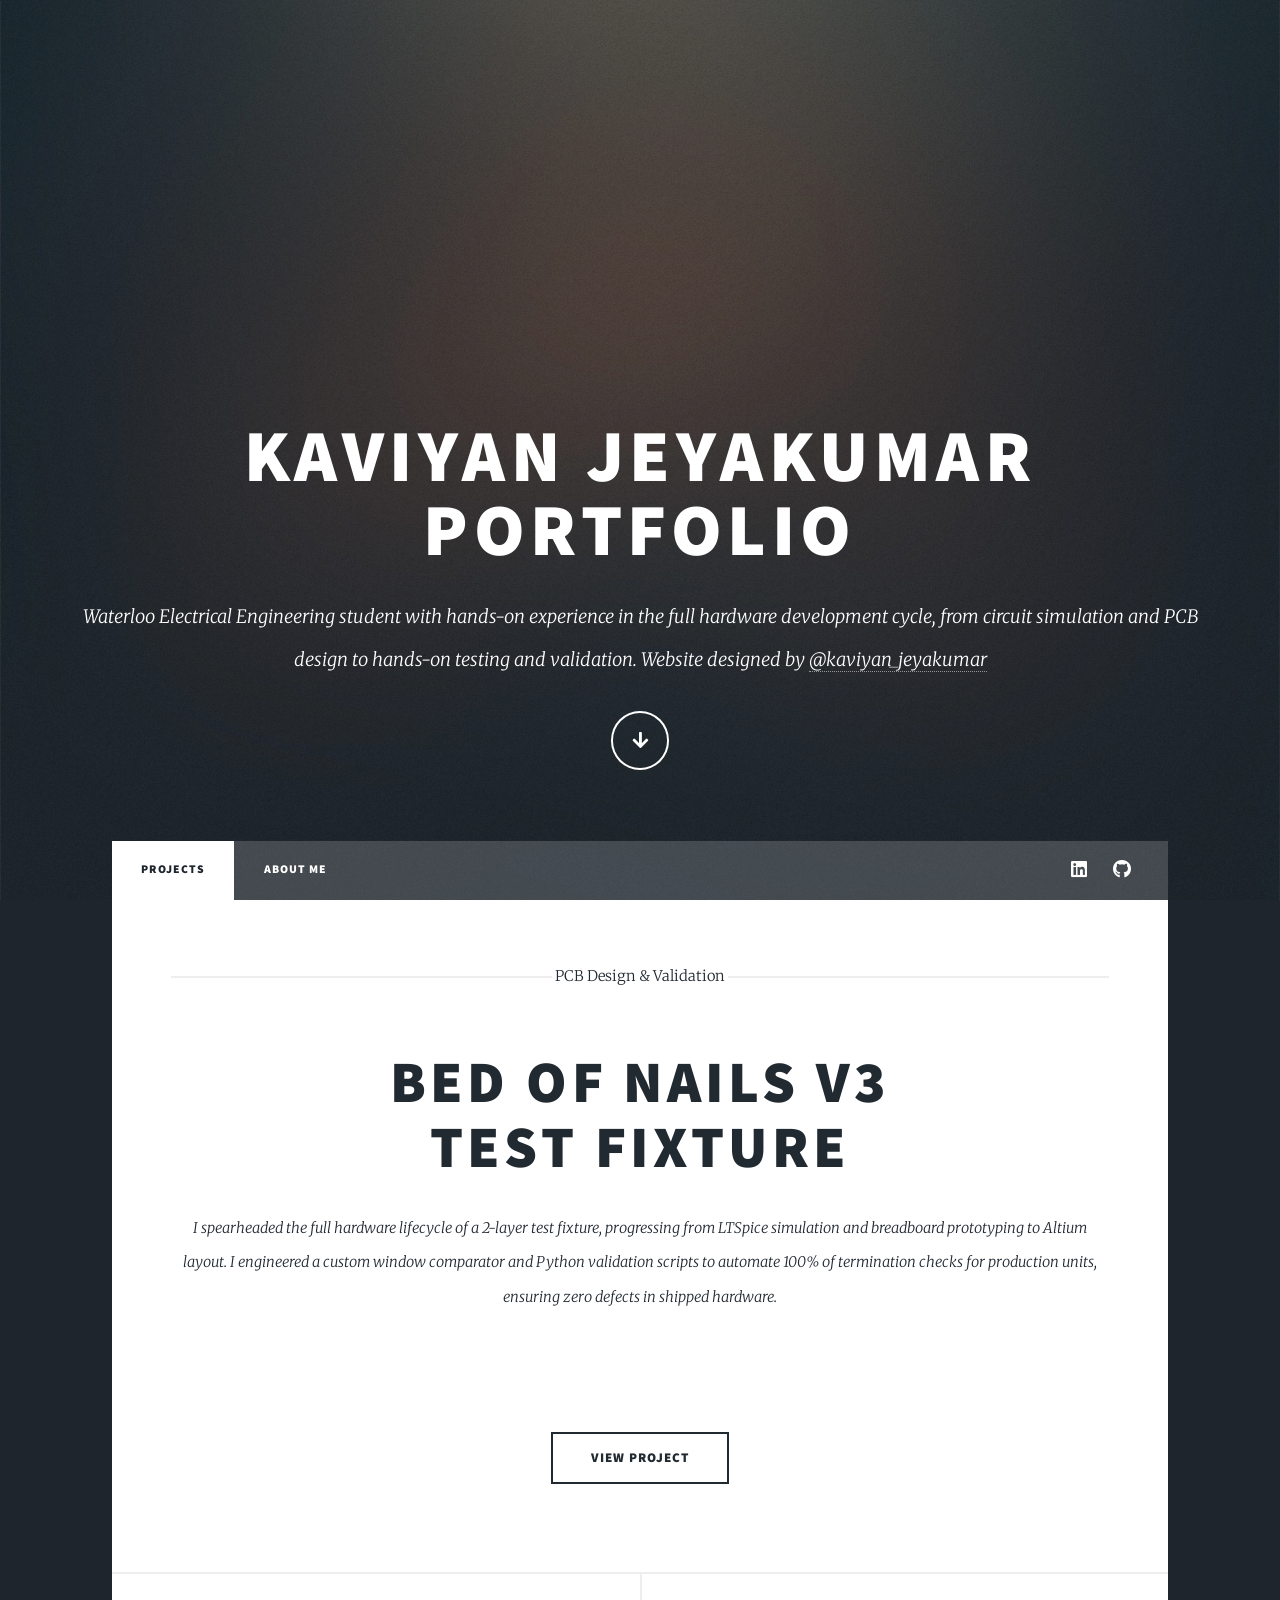
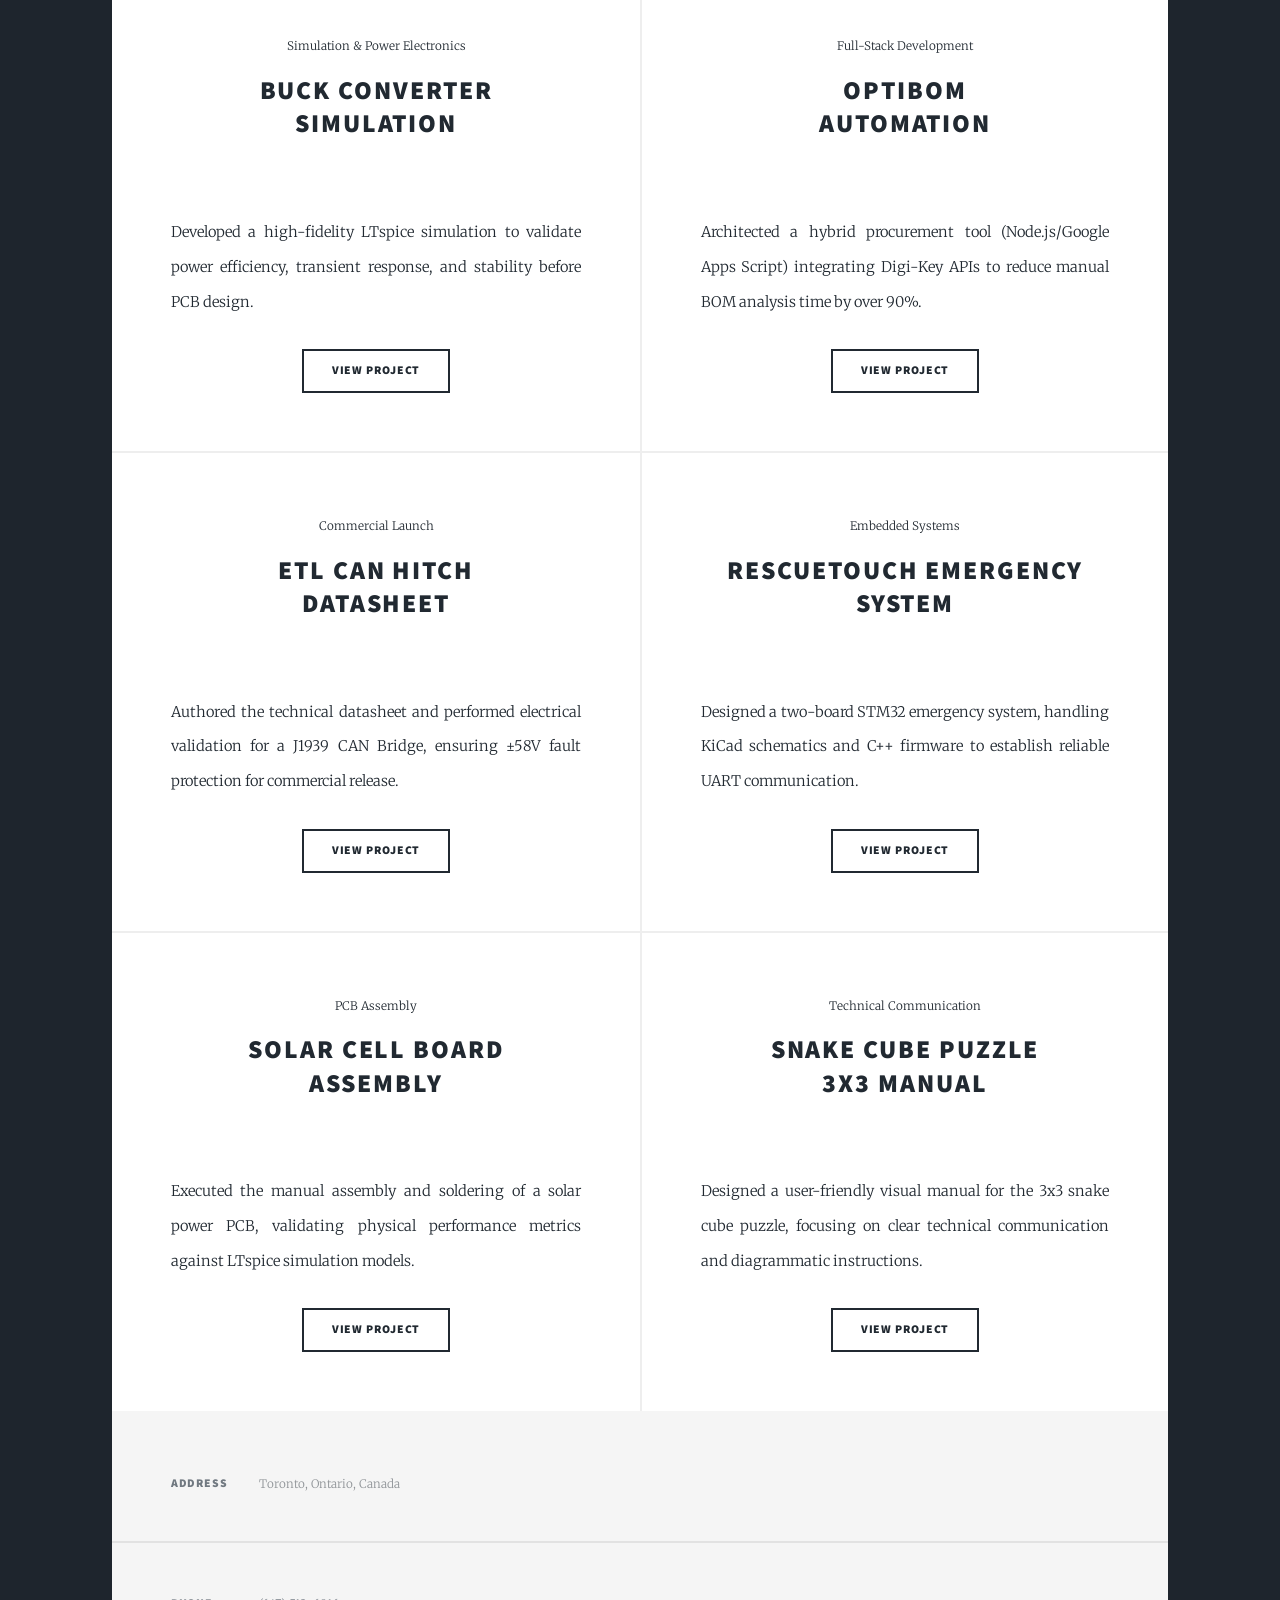
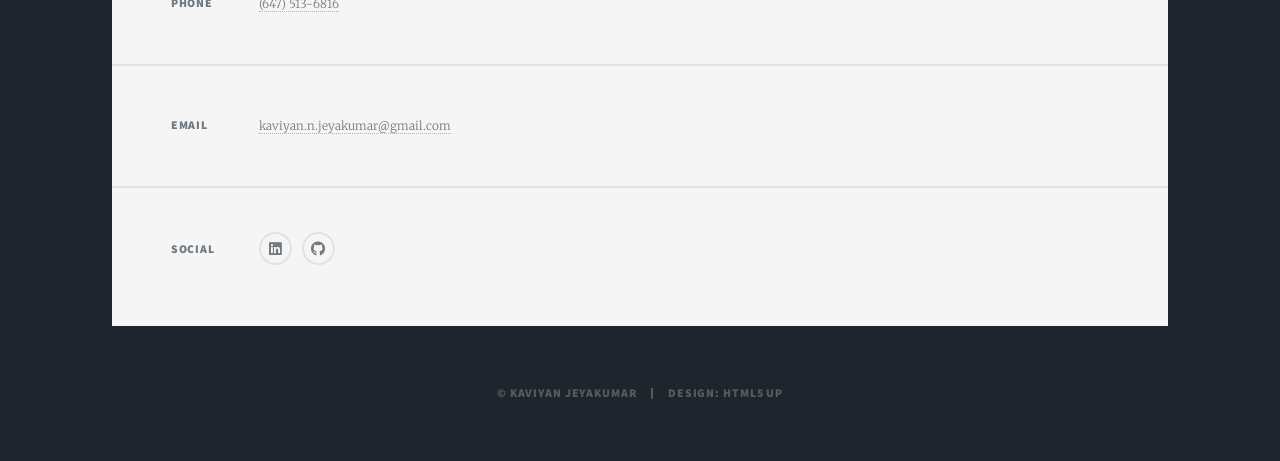
==== index.html @ 67640200 "updated file image of bed of nails" ====
<!DOCTYPE HTML>
<!--
	Massively by HTML5 UP
	html5up.net | @ajlkn
	Free for personal and commercial use under the CCA 3.0 license (html5up.net/license)
-->
<html>
	<head>
		<title>Kaviyan Jeyakumar Portfolio</title>
		<meta charset="utf-8" />
		<meta name="viewport" content="width=device-width, initial-scale=1, user-scalable=no" />
		<link rel="stylesheet" href="assets/css/main.css" />
		<noscript><link rel="stylesheet" href="assets/css/noscript.css" /></noscript>
	</head>
	<body class="is-preload">

		<!-- Wrapper -->
			<div id="wrapper" class="fade-in">

				<!-- Intro -->
					<div id="intro">
						<h1>Kaviyan Jeyakumar<br />
						Portfolio</h1>
						<p>Waterloo Electrical Engineering student with hands-on experience in the full hardware development cycle, 
							from circuit simulation and PCB design to hands-on testing and validation. 
							Website designed by <a href="https://www.linkedin.com/in/kaviyan-jeyakumar-606091318/" target="_blank">@kaviyan_jeyakumar</a></p>
						<ul class="actions">
							<li><a href="#header" class="button icon solid solo fa-arrow-down scrolly">Continue</a></li>
						</ul>
					</div>

				<!-- Header -->
					<header id="header">
						<a href="index.html" class="logo">Portfolio</a>
					</header>

				<!-- Nav -->
					<nav id="nav">
						<ul class="links">
							<!-- Clean Navigation: Only Home and About -->
							<li class="active"><a href="index.html">Projects</a></li>
							<li><a href="aboutme.html">About Me</a></li>
						</ul>
						<ul class="icons">
							<li><a href="https://www.linkedin.com/in/kaviyan-jeyakumar-606091318/" class="icon brands fa-linkedin" target="_blank"><span class="label">LinkedIn</span></a></li>
							<li><a href="https://github.com/KaviyanJ" class="icon brands fa-github" target="_blank"><span class="label">GitHub</span></a></li>
						</ul>
					</nav>

				<!-- Main -->
					<div id="main">

						<!-- Featured Post (NOW BED OF NAILS) -->
							<article class="post featured">
								<header class="major">
									<span class="date">PCB Design & Validation</span>
									<h2><a href="bed_of_nail.html">Bed of Nails V3<br />
									Test Fixture</a></h2>
									<p>I spearheaded the full hardware lifecycle of a 2-layer test fixture, progressing from LTSpice simulation and breadboard prototyping to Altium layout. I engineered a custom window comparator and Python validation scripts to automate 100% of termination checks for production units, ensuring zero defects in shipped hardware.</p>
								</header>
								<!-- Replace the src below with your specific Bed of Nails image link -->
								<a href="bed_of_nail.html" class="image main"><img src="https://drive.google.com/file/d/1wKanGJe3JNhrho25JFkWqPenoO8fvS0U/view?usp=drive_link" alt="" /></a>
								<ul class="actions special">
									<li><a href="bed_of_nail.html" class="button large">View Project</a></li>
								</ul>
							</article>

						<!-- Posts Grid -->
							<section class="posts">
								
								<!-- Project 1: Buck Converter (Moved here) -->
								<article>
									<header>
										<span class="date">Simulation & Power Electronics</span>
										<h2><a href="buck_converter.html">Buck Converter<br />
										Simulation</a></h2>
									</header>
									<a href="buck_converter.html" class="image fit"><img src="https://www.analog.com/en/_/media/analog/en/evaluation-board-images/images/dc1895a-4.gif?rev=17ad109a0db64554af778a9a5411c6bf&sc_lang=en" alt="" /></a>
									<p>Developed a high-fidelity LTspice simulation to validate power efficiency, transient response, and stability before PCB design.</p>
									<ul class="actions special">
										<li><a href="buck_converter.html" class="button">View Project</a></li>
									</ul>
								</article>

								<!-- Project 2: OptiBOM -->
								<article>
									<header>
										<span class="date">Full-Stack Development</span>
										<h2><a href="optibom.html">OptiBOM<br />
										Automation</a></h2>
									</header>
									<a href="optibom.html" class="image fit"><img src="https://drive.google.com/file/d/1I5PhdtGdvVi-_GY5KUlPzf_DXpnJo0-z/view?usp=drive_link" alt="" /></a>
									<p>Architected a hybrid procurement tool (Node.js/Google Apps Script) integrating Digi-Key APIs to reduce manual BOM analysis time by over 90%.</p>
									<ul class="actions special">
										<li><a href="optibom.html" class="button">View Project</a></li>
									</ul>
								</article>

								<!-- Project 3: ETL CAN Hitch -->
								<article>
									<header>
										<span class="date">Commercial Launch</span>
										<h2><a href="ecrb_datasheet.html">ETL CAN Hitch<br />
										Datasheet</a></h2>
									</header>
									<a href="ecrb_datasheet.html" class="image fit"><img src="https://drive.google.com/file/d/1qvg4v8J0nKFsNL8eiBpOLwArg9dKgDT9/view?usp=drive_link" alt="" /></a>
									<p>Authored the technical datasheet and performed electrical validation for a J1939 CAN Bridge, ensuring ±58V fault protection for commercial release.</p>
									<ul class="actions special">
										<li><a href="ecrb_datasheet.html" class="button">View Project</a></li>
									</ul>
								</article>

								<!-- Project 4: RescueTouch -->
								<article>
									<header>
										<span class="date">Embedded Systems</span>
										<h2><a href="rescue_touch.html">RescueTouch Emergency<br />
										System</a></h2>
									</header>
									<a href="rescue_touch.html" class="image fit"><img src="https://m.media-amazon.com/images/I/61DX7isVBBL._UF894,1000_QL80_.jpg" alt="" /></a>
									<p>Designed a two-board STM32 emergency system, handling KiCad schematics and C++ firmware to establish reliable UART communication.</p>
									<ul class="actions special">
										<li><a href="rescue_touch.html" class="button">View Project</a></li>
									</ul>
								</article>

								<!-- Project 5: Solar Board -->
								<article>
									<header>
										<span class="date">PCB Assembly</span>
										<h2><a href="solar_board.html">Solar Cell Board<br />
										Assembly</a></h2>
									</header>
									<a href="solar_board.html" class="image fit"><img src="https://nanoavionics.com/wp-content/uploads/2025/04/nanoavionics-smallsat-small-satellite-microsatellite-aluminium-honeycomb-carbon-fiber-double-deployable-solar-panels.jpg" alt="" /></a>
									<p>Executed the manual assembly and soldering of a solar power PCB, validating physical performance metrics against LTspice simulation models.</p>
									<ul class="actions special">
										<li><a href="solar_board.html" class="button">View Project</a></li>
									</ul>
								</article>

								<!-- Project 6: Cube Manual -->
								<article>
									<header>
										<span class="date">Technical Communication</span>
										<h2><a href="cube_manual.html">Snake Cube Puzzle<br />
										3x3 Manual</a></h2>
									</header>
									<a href="cube_manual.html" class="image fit"><img src="https://www.mastermindtoys.com/cdn/shop/files/110315_1_1200x.jpg?v=1742530275" alt="" /></a>
									<p>Designed a user-friendly visual manual for the 3x3 snake cube puzzle, focusing on clear technical communication and diagrammatic instructions.</p>
									<ul class="actions special">
										<li><a href="cube_manual.html" class="button">View Project</a></li>
									</ul>
								</article>

							</section> 
					</div>

				<!-- Footer -->
					<footer id="footer">
						<section class="split contact">
							<section class="field">
								<h3>Address</h3>
								<p>Toronto, Ontario, Canada</p>
							</section>
							<section>
								<h3>Phone</h3>
								<p><a href="#">(647) 513-6816</a></p>
							</section>
							<section>
								<h3>Email</h3>
								<p><a href="mailto:kaviyan.n.jeyakumar@gmail.com">kaviyan.n.jeyakumar@gmail.com</a></p>
							</section>
							<section>
								<h3>Social</h3>
								<ul class="icons alt">
									<li><a href="https://www.linkedin.com/in/kaviyan-jeyakumar-606091318/" class="icon brands alt fa-linkedin" target="_blank"><span class="label">LinkedIn</span></a></li>
									<li><a href="https://github.com/KaviyanJ" class="icon brands alt fa-github" target="_blank"><span class="label">GitHub</span></a></li>
								</ul>
							</section>
						</section>
					</footer>

				<!-- Copyright -->
					<div id="copyright">
						<ul><li>&copy; Kaviyan Jeyakumar</li><li>Design: HTML5 UP</li></ul>
					</div>

			</div>

		<!-- Scripts -->
			<script src="assets/js/jquery.min.js"></script>
			<script src="assets/js/jquery.scrollex.min.js"></script>
			<script src="assets/js/jquery.scrolly.min.js"></script>
			<script src="assets/js/browser.min.js"></script>
			<script src="assets/js/breakpoints.min.js"></script>
			<script src="assets/js/util.js"></script>
			<script src="assets/js/main.js"></script>

	</body>
</html>
---- assets/css/main.css ----
@import url(fontawesome-all.min.css);
@import url("https://fonts.googleapis.com/css?family=Merriweather:300,700,300italic,700italic|Source+Sans+Pro:900");

/*
	Massively by HTML5 UP
	html5up.net | @ajlkn
	Free for personal and commercial use under the CCA 3.0 license (html5up.net/license)
*/

html, body, div, span, applet, object,
iframe, h1, h2, h3, h4, h5, h6, p, blockquote,
pre, a, abbr, acronym, address, big, cite,
code, del, dfn, em, img, ins, kbd, q, s, samp,
small, strike, strong, sub, sup, tt, var, b,
u, i, center, dl, dt, dd, ol, ul, li, fieldset,
form, label, legend, table, caption, tbody,
tfoot, thead, tr, th, td, article, aside,
canvas, details, embed, figure, figcaption,
footer, header, hgroup, menu, nav, output, ruby,
section, summary, time, mark, audio, video {
	margin: 0;
	padding: 0;
	border: 0;
	font-size: 100%;
	font: inherit;
	vertical-align: baseline;}

article, aside, details, figcaption, figure,
footer, header, hgroup, menu, nav, section {
	display: block;}

body {
	line-height: 1;
}

ol, ul {
	list-style: none;
}

blockquote, q {
	quotes: none;
}

	blockquote:before, blockquote:after, q:before, q:after {
		content: '';
		content: none;
	}

table {
	border-collapse: collapse;
	border-spacing: 0;
}

body {
	-webkit-text-size-adjust: none;
}

mark {
	background-color: transparent;
	color: inherit;
}

input::-moz-focus-inner {
	border: 0;
	padding: 0;
}

input, select, textarea {
	-moz-appearance: none;
	-webkit-appearance: none;
	-ms-appearance: none;
	appearance: none;
}

/* Basic */

	@-ms-viewport {
		width: device-width;
	}

	body {
		-ms-overflow-style: scrollbar;
	}

	@media screen and (max-width: 480px) {

		html, body {
			min-width: 320px;
		}

	}

	html {
		box-sizing: border-box;
	}

	*, *:before, *:after {
		box-sizing: inherit;
	}

	body {
		background-color: #1e252d;
	}

		body.is-preload *, body.is-preload *:before, body.is-preload *:after {
			-moz-animation: none !important;
			-webkit-animation: none !important;
			-ms-animation: none !important;
			animation: none !important;
			-moz-transition: none !important;
			-webkit-transition: none !important;
			-ms-transition: none !important;
			transition: none !important;
		}

/* Type */

	html {
		font-size: 16pt;
	}

		@media screen and (max-width: 1680px) {

			html {
				font-size: 12pt;
			}

		}

		@media screen and (max-width: 1280px) {

			html {
				font-size: 11pt;
			}

		}

		@media screen and (max-width: 360px) {

			html {
				font-size: 10pt;
			}

		}

	body {
		color: #212931;
	}

	body, input, select, textarea {
		font-family: "Merriweather", Georgia, serif;
		font-weight: 300;
		font-size: 1rem;
		line-height: 2.375;
	}

	a {
		-moz-transition: color 0.2s ease-in-out, background-color 0.2s ease-in-out, border-color 0.2s ease-in-out, box-shadow 0.2s ease-in-out;
		-webkit-transition: color 0.2s ease-in-out, background-color 0.2s ease-in-out, border-color 0.2s ease-in-out, box-shadow 0.2s ease-in-out;
		-ms-transition: color 0.2s ease-in-out, background-color 0.2s ease-in-out, border-color 0.2s ease-in-out, box-shadow 0.2s ease-in-out;
		transition: color 0.2s ease-in-out, background-color 0.2s ease-in-out, border-color 0.2s ease-in-out, box-shadow 0.2s ease-in-out;
		border-bottom: dotted 1px;
		text-decoration: none;
	}

		a:hover {
			border-bottom-color: transparent;
		}

	strong, b {
		font-weight: 600;
	}

	em, i {
		font-style: italic;
	}

	p {
		text-align: justify;
		margin: 0 0 2rem 0;
	}

	h1, h2, h3, h4, h5, h6 {
		font-family: "Source Sans Pro", Helvetica, sans-serif;
		font-weight: 900;
		line-height: 1.5;
		letter-spacing: 0.075em;
		text-transform: uppercase;
		margin: 0 0 1rem 0;
	}

		h1 a, h2 a, h3 a, h4 a, h5 a, h6 a {
			border-bottom: 0;
			color: inherit;
			text-decoration: none;
		}

	h1 {
		font-size: 4rem;
		line-height: 1.1;
		margin: 0 0 2rem 0;
	}

	h2 {
		font-size: 1.75rem;
		line-height: 1.3;
		margin: 0 0 1.5rem 0;
	}

	h3 {
		font-size: 1.25rem;
		margin: 0 0 1.5rem 0;
	}

	h4 {
		font-size: 1rem;
	}

	h5 {
		font-size: 0.9rem;
	}

	h6 {
		font-size: 0.8rem;
	}

	sub {
		font-size: 0.8rem;
		position: relative;
		top: 0.5rem;
	}

	sup {
		font-size: 0.8rem;
		position: relative;
		top: -0.5rem;
	}

	blockquote {
		border-left: solid 4px;
		font-style: italic;
		margin: 0 0 2rem 0;
		padding: 0.5rem 0 0.5rem 2rem;
	}

	code {
		border: solid 2px;
		font-family: "Courier New", monospace;
		font-size: 0.9rem;
		margin: 0 0.25rem;
		padding: 0.25rem 0.65rem;
	}

	pre {
		-webkit-overflow-scrolling: touch;
		font-family: "Courier New", monospace;
		font-size: 0.9rem;
		margin: 0 0 2rem 0;
	}

		pre code {
			display: block;
			line-height: 1.75;
			padding: 1rem 1.5rem;
			overflow-x: auto;
		}

	hr {
		border: 0;
		border-bottom: solid 2px;
		margin: 3rem 0;
	}

		hr.major {
			margin: 5rem 0;
		}

	.align-left {
		text-align: left;
	}

	.align-center {
		text-align: center;
	}

	.align-right {
		text-align: right;
	}

	input, select, textarea {
		color: #212931;
	}

	a {
		color: #212931;
		border-bottom-color: rgba(33, 41, 49, 0.5);
	}

		a:hover {
			border-bottom-color: transparent;
			color: #18bfef !important;
		}

	strong, b {
		color: #212931;
	}

	h1, h2, h3, h4, h5, h6 {
		color: #212931;
	}

	blockquote {
		border-left-color: #eeeeee;
	}

	code {
		background: rgba(220, 220, 220, 0.25);
		border-color: #eeeeee;
	}

	hr {
		border-bottom-color: #eeeeee;
	}

/* Row */

	.row {
		display: flex;
		flex-wrap: wrap;
		box-sizing: border-box;
		align-items: stretch;
	}

		.row > * {
			box-sizing: border-box;
		}

		.row.gtr-uniform > * > :last-child {
			margin-bottom: 0;
		}

		.row.aln-left {
			justify-content: flex-start;
		}

		.row.aln-center {
			justify-content: center;
		}

		.row.aln-right {
			justify-content: flex-end;
		}

		.row.aln-top {
			align-items: flex-start;
		}

		.row.aln-middle {
			align-items: center;
		}

		.row.aln-bottom {
			align-items: flex-end;
		}

		.row > .imp {
			order: -1;
		}

		.row > .col-1 {
			width: 8.33333%;
		}

		.row > .off-1 {
			margin-left: 8.33333%;
		}

		.row > .col-2 {
			width: 16.66667%;
		}

		.row > .off-2 {
			margin-left: 16.66667%;
		}

		.row > .col-3 {
			width: 25%;
		}

		.row > .off-3 {
			margin-left: 25%;
		}

		.row > .col-4 {
			width: 33.33333%;
		}

		.row > .off-4 {
			margin-left: 33.33333%;
		}

		.row > .col-5 {
			width: 41.66667%;
		}

		.row > .off-5 {
			margin-left: 41.66667%;
		}

		.row > .col-6 {
			width: 50%;
		}

		.row > .off-6 {
			margin-left: 50%;
		}

		.row > .col-7 {
			width: 58.33333%;
		}

		.row > .off-7 {
			margin-left: 58.33333%;
		}

		.row > .col-8 {
			width: 66.66667%;
		}

		.row > .off-8 {
			margin-left: 66.66667%;
		}

		.row > .col-9 {
			width: 75%;
		}

		.row > .off-9 {
			margin-left: 75%;
		}

		.row > .col-10 {
			width: 83.33333%;
		}

		.row > .off-10 {
			margin-left: 83.33333%;
		}

		.row > .col-11 {
			width: 91.66667%;
		}

		.row > .off-11 {
			margin-left: 91.66667%;
		}

		.row > .col-12 {
			width: 100%;
		}

		.row > .off-12 {
			margin-left: 100%;
		}

		.row.gtr-0 {
			margin-top: 0;
			margin-left: 0rem;
		}

			.row.gtr-0 > * {
				padding: 0 0 0 0rem;
			}

			.row.gtr-0.gtr-uniform {
				margin-top: 0rem;
			}

				.row.gtr-0.gtr-uniform > * {
					padding-top: 0rem;
				}

		.row.gtr-25 {
			margin-top: 0;
			margin-left: -0.375rem;
		}

			.row.gtr-25 > * {
				padding: 0 0 0 0.375rem;
			}

			.row.gtr-25.gtr-uniform {
				margin-top: -0.375rem;
			}

				.row.gtr-25.gtr-uniform > * {
					padding-top: 0.375rem;
				}

		.row.gtr-50 {
			margin-top: 0;
			margin-left: -0.75rem;
		}

			.row.gtr-50 > * {
				padding: 0 0 0 0.75rem;
			}

			.row.gtr-50.gtr-uniform {
				margin-top: -0.75rem;
			}

				.row.gtr-50.gtr-uniform > * {
					padding-top: 0.75rem;
				}

		.row {
			margin-top: 0;
			margin-left: -1.5rem;
		}

			.row > * {
				padding: 0 0 0 1.5rem;
			}

			.row.gtr-uniform {
				margin-top: -1.5rem;
			}

				.row.gtr-uniform > * {
					padding-top: 1.5rem;
				}

		.row.gtr-150 {
			margin-top: 0;
			margin-left: -2.25rem;
		}

			.row.gtr-150 > * {
				padding: 0 0 0 2.25rem;
			}

			.row.gtr-150.gtr-uniform {
				margin-top: -2.25rem;
			}

				.row.gtr-150.gtr-uniform > * {
					padding-top: 2.25rem;
				}

		.row.gtr-200 {
			margin-top: 0;
			margin-left: -3rem;
		}

			.row.gtr-200 > * {
				padding: 0 0 0 3rem;
			}

			.row.gtr-200.gtr-uniform {
				margin-top: -3rem;
			}

				.row.gtr-200.gtr-uniform > * {
					padding-top: 3rem;
				}

		@media screen and (max-width: 1680px) {

			.row {
				display: flex;
				flex-wrap: wrap;
				box-sizing: border-box;
				align-items: stretch;
			}

				.row > * {
					box-sizing: border-box;
				}

				.row.gtr-uniform > * > :last-child {
					margin-bottom: 0;
				}

				.row.aln-left {
					justify-content: flex-start;
				}

				.row.aln-center {
					justify-content: center;
				}

				.row.aln-right {
					justify-content: flex-end;
				}

				.row.aln-top {
					align-items: flex-start;
				}

				.row.aln-middle {
					align-items: center;
				}

				.row.aln-bottom {
					align-items: flex-end;
				}

				.row > .imp-xlarge {
					order: -1;
				}

				.row > .col-1-xlarge {
					width: 8.33333%;
				}

				.row > .off-1-xlarge {
					margin-left: 8.33333%;
				}

				.row > .col-2-xlarge {
					width: 16.66667%;
				}

				.row > .off-2-xlarge {
					margin-left: 16.66667%;
				}

				.row > .col-3-xlarge {
					width: 25%;
				}

				.row > .off-3-xlarge {
					margin-left: 25%;
				}

				.row > .col-4-xlarge {
					width: 33.33333%;
				}

				.row > .off-4-xlarge {
					margin-left: 33.33333%;
				}

				.row > .col-5-xlarge {
					width: 41.66667%;
				}

				.row > .off-5-xlarge {
					margin-left: 41.66667%;
				}

				.row > .col-6-xlarge {
					width: 50%;
				}

				.row > .off-6-xlarge {
					margin-left: 50%;
				}

				.row > .col-7-xlarge {
					width: 58.33333%;
				}

				.row > .off-7-xlarge {
					margin-left: 58.33333%;
				}

				.row > .col-8-xlarge {
					width: 66.66667%;
				}

				.row > .off-8-xlarge {
					margin-left: 66.66667%;
				}

				.row > .col-9-xlarge {
					width: 75%;
				}

				.row > .off-9-xlarge {
					margin-left: 75%;
				}

				.row > .col-10-xlarge {
					width: 83.33333%;
				}

				.row > .off-10-xlarge {
					margin-left: 83.33333%;
				}

				.row > .col-11-xlarge {
					width: 91.66667%;
				}

				.row > .off-11-xlarge {
					margin-left: 91.66667%;
				}

				.row > .col-12-xlarge {
					width: 100%;
				}

				.row > .off-12-xlarge {
					margin-left: 100%;
				}

				.row.gtr-0 {
					margin-top: 0;
					margin-left: 0rem;
				}

					.row.gtr-0 > * {
						padding: 0 0 0 0rem;
					}

					.row.gtr-0.gtr-uniform {
						margin-top: 0rem;
					}

						.row.gtr-0.gtr-uniform > * {
							padding-top: 0rem;
						}

				.row.gtr-25 {
					margin-top: 0;
					margin-left: -0.375rem;
				}

					.row.gtr-25 > * {
						padding: 0 0 0 0.375rem;
					}

					.row.gtr-25.gtr-uniform {
						margin-top: -0.375rem;
					}

						.row.gtr-25.gtr-uniform > * {
							padding-top: 0.375rem;
						}

				.row.gtr-50 {
					margin-top: 0;
					margin-left: -0.75rem;
				}

					.row.gtr-50 > * {
						padding: 0 0 0 0.75rem;
					}

					.row.gtr-50.gtr-uniform {
						margin-top: -0.75rem;
					}

						.row.gtr-50.gtr-uniform > * {
							padding-top: 0.75rem;
						}

				.row {
					margin-top: 0;
					margin-left: -1.5rem;
				}

					.row > * {
						padding: 0 0 0 1.5rem;
					}

					.row.gtr-uniform {
						margin-top: -1.5rem;
					}

						.row.gtr-uniform > * {
							padding-top: 1.5rem;
						}

				.row.gtr-150 {
					margin-top: 0;
					margin-left: -2.25rem;
				}

					.row.gtr-150 > * {
						padding: 0 0 0 2.25rem;
					}

					.row.gtr-150.gtr-uniform {
						margin-top: -2.25rem;
					}

						.row.gtr-150.gtr-uniform > * {
							padding-top: 2.25rem;
						}

				.row.gtr-200 {
					margin-top: 0;
					margin-left: -3rem;
				}

					.row.gtr-200 > * {
						padding: 0 0 0 3rem;
					}

					.row.gtr-200.gtr-uniform {
						margin-top: -3rem;
					}

						.row.gtr-200.gtr-uniform > * {
							padding-top: 3rem;
						}

		}

		@media screen and (max-width: 1280px) {

			.row {
				display: flex;
				flex-wrap: wrap;
				box-sizing: border-box;
				align-items: stretch;
			}

				.row > * {
					box-sizing: border-box;
				}

				.row.gtr-uniform > * > :last-child {
					margin-bottom: 0;
				}

				.row.aln-left {
					justify-content: flex-start;
				}

				.row.aln-center {
					justify-content: center;
				}

				.row.aln-right {
					justify-content: flex-end;
				}

				.row.aln-top {
					align-items: flex-start;
				}

				.row.aln-middle {
					align-items: center;
				}

				.row.aln-bottom {
					align-items: flex-end;
				}

				.row > .imp-large {
					order: -1;
				}

				.row > .col-1-large {
					width: 8.33333%;
				}

				.row > .off-1-large {
					margin-left: 8.33333%;
				}

				.row > .col-2-large {
					width: 16.66667%;
				}

				.row > .off-2-large {
					margin-left: 16.66667%;
				}

				.row > .col-3-large {
					width: 25%;
				}

				.row > .off-3-large {
					margin-left: 25%;
				}

				.row > .col-4-large {
					width: 33.33333%;
				}

				.row > .off-4-large {
					margin-left: 33.33333%;
				}

				.row > .col-5-large {
					width: 41.66667%;
				}

				.row > .off-5-large {
					margin-left: 41.66667%;
				}

				.row > .col-6-large {
					width: 50%;
				}

				.row > .off-6-large {
					margin-left: 50%;
				}

				.row > .col-7-large {
					width: 58.33333%;
				}

				.row > .off-7-large {
					margin-left: 58.33333%;
				}

				.row > .col-8-large {
					width: 66.66667%;
				}

				.row > .off-8-large {
					margin-left: 66.66667%;
				}

				.row > .col-9-large {
					width: 75%;
				}

				.row > .off-9-large {
					margin-left: 75%;
				}

				.row > .col-10-large {
					width: 83.33333%;
				}

				.row > .off-10-large {
					margin-left: 83.33333%;
				}

				.row > .col-11-large {
					width: 91.66667%;
				}

				.row > .off-11-large {
					margin-left: 91.66667%;
				}

				.row > .col-12-large {
					width: 100%;
				}

				.row > .off-12-large {
					margin-left: 100%;
				}

				.row.gtr-0 {
					margin-top: 0;
					margin-left: 0rem;
				}

					.row.gtr-0 > * {
						padding: 0 0 0 0rem;
					}

					.row.gtr-0.gtr-uniform {
						margin-top: 0rem;
					}

						.row.gtr-0.gtr-uniform > * {
							padding-top: 0rem;
						}

				.row.gtr-25 {
					margin-top: 0;
					margin-left: -0.375rem;
				}

					.row.gtr-25 > * {
						padding: 0 0 0 0.375rem;
					}

					.row.gtr-25.gtr-uniform {
						margin-top: -0.375rem;
					}

						.row.gtr-25.gtr-uniform > * {
							padding-top: 0.375rem;
						}

				.row.gtr-50 {
					margin-top: 0;
					margin-left: -0.75rem;
				}

					.row.gtr-50 > * {
						padding: 0 0 0 0.75rem;
					}

					.row.gtr-50.gtr-uniform {
						margin-top: -0.75rem;
					}

						.row.gtr-50.gtr-uniform > * {
							padding-top: 0.75rem;
						}

				.row {
					margin-top: 0;
					margin-left: -1.5rem;
				}

					.row > * {
						padding: 0 0 0 1.5rem;
					}

					.row.gtr-uniform {
						margin-top: -1.5rem;
					}

						.row.gtr-uniform > * {
							padding-top: 1.5rem;
						}

				.row.gtr-150 {
					margin-top: 0;
					margin-left: -2.25rem;
				}

					.row.gtr-150 > * {
						padding: 0 0 0 2.25rem;
					}

					.row.gtr-150.gtr-uniform {
						margin-top: -2.25rem;
					}

						.row.gtr-150.gtr-uniform > * {
							padding-top: 2.25rem;
						}

				.row.gtr-200 {
					margin-top: 0;
					margin-left: -3rem;
				}

					.row.gtr-200 > * {
						padding: 0 0 0 3rem;
					}

					.row.gtr-200.gtr-uniform {
						margin-top: -3rem;
					}

						.row.gtr-200.gtr-uniform > * {
							padding-top: 3rem;
						}

		}

		@media screen and (max-width: 980px) {

			.row {
				display: flex;
				flex-wrap: wrap;
				box-sizing: border-box;
				align-items: stretch;
			}

				.row > * {
					box-sizing: border-box;
				}

				.row.gtr-uniform > * > :last-child {
					margin-bottom: 0;
				}

				.row.aln-left {
					justify-content: flex-start;
				}

				.row.aln-center {
					justify-content: center;
				}

				.row.aln-right {
					justify-content: flex-end;
				}

				.row.aln-top {
					align-items: flex-start;
				}

				.row.aln-middle {
					align-items: center;
				}

				.row.aln-bottom {
					align-items: flex-end;
				}

				.row > .imp-medium {
					order: -1;
				}

				.row > .col-1-medium {
					width: 8.33333%;
				}

				.row > .off-1-medium {
					margin-left: 8.33333%;
				}

				.row > .col-2-medium {
					width: 16.66667%;
				}

				.row > .off-2-medium {
					margin-left: 16.66667%;
				}

				.row > .col-3-medium {
					width: 25%;
				}

				.row > .off-3-medium {
					margin-left: 25%;
				}

				.row > .col-4-medium {
					width: 33.33333%;
				}

				.row > .off-4-medium {
					margin-left: 33.33333%;
				}

				.row > .col-5-medium {
					width: 41.66667%;
				}

				.row > .off-5-medium {
					margin-left: 41.66667%;
				}

				.row > .col-6-medium {
					width: 50%;
				}

				.row > .off-6-medium {
					margin-left: 50%;
				}

				.row > .col-7-medium {
					width: 58.33333%;
				}

				.row > .off-7-medium {
					margin-left: 58.33333%;
				}

				.row > .col-8-medium {
					width: 66.66667%;
				}

				.row > .off-8-medium {
					margin-left: 66.66667%;
				}

				.row > .col-9-medium {
					width: 75%;
				}

				.row > .off-9-medium {
					margin-left: 75%;
				}

				.row > .col-10-medium {
					width: 83.33333%;
				}

				.row > .off-10-medium {
					margin-left: 83.33333%;
				}

				.row > .col-11-medium {
					width: 91.66667%;
				}

				.row > .off-11-medium {
					margin-left: 91.66667%;
				}

				.row > .col-12-medium {
					width: 100%;
				}

				.row > .off-12-medium {
					margin-left: 100%;
				}

				.row.gtr-0 {
					margin-top: 0;
					margin-left: 0rem;
				}

					.row.gtr-0 > * {
						padding: 0 0 0 0rem;
					}

					.row.gtr-0.gtr-uniform {
						margin-top: 0rem;
					}

						.row.gtr-0.gtr-uniform > * {
							padding-top: 0rem;
						}

				.row.gtr-25 {
					margin-top: 0;
					margin-left: -0.375rem;
				}

					.row.gtr-25 > * {
						padding: 0 0 0 0.375rem;
					}

					.row.gtr-25.gtr-uniform {
						margin-top: -0.375rem;
					}

						.row.gtr-25.gtr-uniform > * {
							padding-top: 0.375rem;
						}

				.row.gtr-50 {
					margin-top: 0;
					margin-left: -0.75rem;
				}

					.row.gtr-50 > * {
						padding: 0 0 0 0.75rem;
					}

					.row.gtr-50.gtr-uniform {
						margin-top: -0.75rem;
					}

						.row.gtr-50.gtr-uniform > * {
							padding-top: 0.75rem;
						}

				.row {
					margin-top: 0;
					margin-left: -1.5rem;
				}

					.row > * {
						padding: 0 0 0 1.5rem;
					}

					.row.gtr-uniform {
						margin-top: -1.5rem;
					}

						.row.gtr-uniform > * {
							padding-top: 1.5rem;
						}

				.row.gtr-150 {
					margin-top: 0;
					margin-left: -2.25rem;
				}

					.row.gtr-150 > * {
						padding: 0 0 0 2.25rem;
					}

					.row.gtr-150.gtr-uniform {
						margin-top: -2.25rem;
					}

						.row.gtr-150.gtr-uniform > * {
							padding-top: 2.25rem;
						}

				.row.gtr-200 {
					margin-top: 0;
					margin-left: -3rem;
				}

					.row.gtr-200 > * {
						padding: 0 0 0 3rem;
					}

					.row.gtr-200.gtr-uniform {
						margin-top: -3rem;
					}

						.row.gtr-200.gtr-uniform > * {
							padding-top: 3rem;
						}

		}

		@media screen and (max-width: 736px) {

			.row {
				display: flex;
				flex-wrap: wrap;
				box-sizing: border-box;
				align-items: stretch;
			}

				.row > * {
					box-sizing: border-box;
				}

				.row.gtr-uniform > * > :last-child {
					margin-bottom: 0;
				}

				.row.aln-left {
					justify-content: flex-start;
				}

				.row.aln-center {
					justify-content: center;
				}

				.row.aln-right {
					justify-content: flex-end;
				}

				.row.aln-top {
					align-items: flex-start;
				}

				.row.aln-middle {
					align-items: center;
				}

				.row.aln-bottom {
					align-items: flex-end;
				}

				.row > .imp-small {
					order: -1;
				}

				.row > .col-1-small {
					width: 8.33333%;
				}

				.row > .off-1-small {
					margin-left: 8.33333%;
				}

				.row > .col-2-small {
					width: 16.66667%;
				}

				.row > .off-2-small {
					margin-left: 16.66667%;
				}

				.row > .col-3-small {
					width: 25%;
				}

				.row > .off-3-small {
					margin-left: 25%;
				}

				.row > .col-4-small {
					width: 33.33333%;
				}

				.row > .off-4-small {
					margin-left: 33.33333%;
				}

				.row > .col-5-small {
					width: 41.66667%;
				}

				.row > .off-5-small {
					margin-left: 41.66667%;
				}

				.row > .col-6-small {
					width: 50%;
				}

				.row > .off-6-small {
					margin-left: 50%;
				}

				.row > .col-7-small {
					width: 58.33333%;
				}

				.row > .off-7-small {
					margin-left: 58.33333%;
				}

				.row > .col-8-small {
					width: 66.66667%;
				}

				.row > .off-8-small {
					margin-left: 66.66667%;
				}

				.row > .col-9-small {
					width: 75%;
				}

				.row > .off-9-small {
					margin-left: 75%;
				}

				.row > .col-10-small {
					width: 83.33333%;
				}

				.row > .off-10-small {
					margin-left: 83.33333%;
				}

				.row > .col-11-small {
					width: 91.66667%;
				}

				.row > .off-11-small {
					margin-left: 91.66667%;
				}

				.row > .col-12-small {
					width: 100%;
				}

				.row > .off-12-small {
					margin-left: 100%;
				}

				.row.gtr-0 {
					margin-top: 0;
					margin-left: 0rem;
				}

					.row.gtr-0 > * {
						padding: 0 0 0 0rem;
					}

					.row.gtr-0.gtr-uniform {
						margin-top: 0rem;
					}

						.row.gtr-0.gtr-uniform > * {
							padding-top: 0rem;
						}

				.row.gtr-25 {
					margin-top: 0;
					margin-left: -0.375rem;
				}

					.row.gtr-25 > * {
						padding: 0 0 0 0.375rem;
					}

					.row.gtr-25.gtr-uniform {
						margin-top: -0.375rem;
					}

						.row.gtr-25.gtr-uniform > * {
							padding-top: 0.375rem;
						}

				.row.gtr-50 {
					margin-top: 0;
					margin-left: -0.75rem;
				}

					.row.gtr-50 > * {
						padding: 0 0 0 0.75rem;
					}

					.row.gtr-50.gtr-uniform {
						margin-top: -0.75rem;
					}

						.row.gtr-50.gtr-uniform > * {
							padding-top: 0.75rem;
						}

				.row {
					margin-top: 0;
					margin-left: -1.5rem;
				}

					.row > * {
						padding: 0 0 0 1.5rem;
					}

					.row.gtr-uniform {
						margin-top: -1.5rem;
					}

						.row.gtr-uniform > * {
							padding-top: 1.5rem;
						}

				.row.gtr-150 {
					margin-top: 0;
					margin-left: -2.25rem;
				}

					.row.gtr-150 > * {
						padding: 0 0 0 2.25rem;
					}

					.row.gtr-150.gtr-uniform {
						margin-top: -2.25rem;
					}

						.row.gtr-150.gtr-uniform > * {
							padding-top: 2.25rem;
						}

				.row.gtr-200 {
					margin-top: 0;
					margin-left: -3rem;
				}

					.row.gtr-200 > * {
						padding: 0 0 0 3rem;
					}

					.row.gtr-200.gtr-uniform {
						margin-top: -3rem;
					}

						.row.gtr-200.gtr-uniform > * {
							padding-top: 3rem;
						}

		}

		@media screen and (max-width: 480px) {

			.row {
				display: flex;
				flex-wrap: wrap;
				box-sizing: border-box;
				align-items: stretch;
			}

				.row > * {
					box-sizing: border-box;
				}

				.row.gtr-uniform > * > :last-child {
					margin-bottom: 0;
				}

				.row.aln-left {
					justify-content: flex-start;
				}

				.row.aln-center {
					justify-content: center;
				}

				.row.aln-right {
					justify-content: flex-end;
				}

				.row.aln-top {
					align-items: flex-start;
				}

				.row.aln-middle {
					align-items: center;
				}

				.row.aln-bottom {
					align-items: flex-end;
				}

				.row > .imp-xsmall {
					order: -1;
				}

				.row > .col-1-xsmall {
					width: 8.33333%;
				}

				.row > .off-1-xsmall {
					margin-left: 8.33333%;
				}

				.row > .col-2-xsmall {
					width: 16.66667%;
				}

				.row > .off-2-xsmall {
					margin-left: 16.66667%;
				}

				.row > .col-3-xsmall {
					width: 25%;
				}

				.row > .off-3-xsmall {
					margin-left: 25%;
				}

				.row > .col-4-xsmall {
					width: 33.33333%;
				}

				.row > .off-4-xsmall {
					margin-left: 33.33333%;
				}

				.row > .col-5-xsmall {
					width: 41.66667%;
				}

				.row > .off-5-xsmall {
					margin-left: 41.66667%;
				}

				.row > .col-6-xsmall {
					width: 50%;
				}

				.row > .off-6-xsmall {
					margin-left: 50%;
				}

				.row > .col-7-xsmall {
					width: 58.33333%;
				}

				.row > .off-7-xsmall {
					margin-left: 58.33333%;
				}

				.row > .col-8-xsmall {
					width: 66.66667%;
				}

				.row > .off-8-xsmall {
					margin-left: 66.66667%;
				}

				.row > .col-9-xsmall {
					width: 75%;
				}

				.row > .off-9-xsmall {
					margin-left: 75%;
				}

				.row > .col-10-xsmall {
					width: 83.33333%;
				}

				.row > .off-10-xsmall {
					margin-left: 83.33333%;
				}

				.row > .col-11-xsmall {
					width: 91.66667%;
				}

				.row > .off-11-xsmall {
					margin-left: 91.66667%;
				}

				.row > .col-12-xsmall {
					width: 100%;
				}

				.row > .off-12-xsmall {
					margin-left: 100%;
				}

				.row.gtr-0 {
					margin-top: 0;
					margin-left: 0rem;
				}

					.row.gtr-0 > * {
						padding: 0 0 0 0rem;
					}

					.row.gtr-0.gtr-uniform {
						margin-top: 0rem;
					}

						.row.gtr-0.gtr-uniform > * {
							padding-top: 0rem;
						}

				.row.gtr-25 {
					margin-top: 0;
					margin-left: -0.375rem;
				}

					.row.gtr-25 > * {
						padding: 0 0 0 0.375rem;
					}

					.row.gtr-25.gtr-uniform {
						margin-top: -0.375rem;
					}

						.row.gtr-25.gtr-uniform > * {
							padding-top: 0.375rem;
						}

				.row.gtr-50 {
					margin-top: 0;
					margin-left: -0.75rem;
				}

					.row.gtr-50 > * {
						padding: 0 0 0 0.75rem;
					}

					.row.gtr-50.gtr-uniform {
						margin-top: -0.75rem;
					}

						.row.gtr-50.gtr-uniform > * {
							padding-top: 0.75rem;
						}

				.row {
					margin-top: 0;
					margin-left: -1.5rem;
				}

					.row > * {
						padding: 0 0 0 1.5rem;
					}

					.row.gtr-uniform {
						margin-top: -1.5rem;
					}

						.row.gtr-uniform > * {
							padding-top: 1.5rem;
						}

				.row.gtr-150 {
					margin-top: 0;
					margin-left: -2.25rem;
				}

					.row.gtr-150 > * {
						padding: 0 0 0 2.25rem;
					}

					.row.gtr-150.gtr-uniform {
						margin-top: -2.25rem;
					}

						.row.gtr-150.gtr-uniform > * {
							padding-top: 2.25rem;
						}

				.row.gtr-200 {
					margin-top: 0;
					margin-left: -3rem;
				}

					.row.gtr-200 > * {
						padding: 0 0 0 3rem;
					}

					.row.gtr-200.gtr-uniform {
						margin-top: -3rem;
					}

						.row.gtr-200.gtr-uniform > * {
							padding-top: 3rem;
						}

		}

		@media screen and (max-width: 360px) {

			.row {
				display: flex;
				flex-wrap: wrap;
				box-sizing: border-box;
				align-items: stretch;
			}

				.row > * {
					box-sizing: border-box;
				}

				.row.gtr-uniform > * > :last-child {
					margin-bottom: 0;
				}

				.row.aln-left {
					justify-content: flex-start;
				}

				.row.aln-center {
					justify-content: center;
				}

				.row.aln-right {
					justify-content: flex-end;
				}

				.row.aln-top {
					align-items: flex-start;
				}

				.row.aln-middle {
					align-items: center;
				}

				.row.aln-bottom {
					align-items: flex-end;
				}

				.row > .imp-xxsmall {
					order: -1;
				}

				.row > .col-1-xxsmall {
					width: 8.33333%;
				}

				.row > .off-1-xxsmall {
					margin-left: 8.33333%;
				}

				.row > .col-2-xxsmall {
					width: 16.66667%;
				}

				.row > .off-2-xxsmall {
					margin-left: 16.66667%;
				}

				.row > .col-3-xxsmall {
					width: 25%;
				}

				.row > .off-3-xxsmall {
					margin-left: 25%;
				}

				.row > .col-4-xxsmall {
					width: 33.33333%;
				}

				.row > .off-4-xxsmall {
					margin-left: 33.33333%;
				}

				.row > .col-5-xxsmall {
					width: 41.66667%;
				}

				.row > .off-5-xxsmall {
					margin-left: 41.66667%;
				}

				.row > .col-6-xxsmall {
					width: 50%;
				}

				.row > .off-6-xxsmall {
					margin-left: 50%;
				}

				.row > .col-7-xxsmall {
					width: 58.33333%;
				}

				.row > .off-7-xxsmall {
					margin-left: 58.33333%;
				}

				.row > .col-8-xxsmall {
					width: 66.66667%;
				}

				.row > .off-8-xxsmall {
					margin-left: 66.66667%;
				}

				.row > .col-9-xxsmall {
					width: 75%;
				}

				.row > .off-9-xxsmall {
					margin-left: 75%;
				}

				.row > .col-10-xxsmall {
					width: 83.33333%;
				}

				.row > .off-10-xxsmall {
					margin-left: 83.33333%;
				}

				.row > .col-11-xxsmall {
					width: 91.66667%;
				}

				.row > .off-11-xxsmall {
					margin-left: 91.66667%;
				}

				.row > .col-12-xxsmall {
					width: 100%;
				}

				.row > .off-12-xxsmall {
					margin-left: 100%;
				}

				.row.gtr-0 {
					margin-top: 0;
					margin-left: 0rem;
				}

					.row.gtr-0 > * {
						padding: 0 0 0 0rem;
					}

					.row.gtr-0.gtr-uniform {
						margin-top: 0rem;
					}

						.row.gtr-0.gtr-uniform > * {
							padding-top: 0rem;
						}

				.row.gtr-25 {
					margin-top: 0;
					margin-left: -0.375rem;
				}

					.row.gtr-25 > * {
						padding: 0 0 0 0.375rem;
					}

					.row.gtr-25.gtr-uniform {
						margin-top: -0.375rem;
					}

						.row.gtr-25.gtr-uniform > * {
							padding-top: 0.375rem;
						}

				.row.gtr-50 {
					margin-top: 0;
					margin-left: -0.75rem;
				}

					.row.gtr-50 > * {
						padding: 0 0 0 0.75rem;
					}

					.row.gtr-50.gtr-uniform {
						margin-top: -0.75rem;
					}

						.row.gtr-50.gtr-uniform > * {
							padding-top: 0.75rem;
						}

				.row {
					margin-top: 0;
					margin-left: -1.5rem;
				}

					.row > * {
						padding: 0 0 0 1.5rem;
					}

					.row.gtr-uniform {
						margin-top: -1.5rem;
					}

						.row.gtr-uniform > * {
							padding-top: 1.5rem;
						}

				.row.gtr-150 {
					margin-top: 0;
					margin-left: -2.25rem;
				}

					.row.gtr-150 > * {
						padding: 0 0 0 2.25rem;
					}

					.row.gtr-150.gtr-uniform {
						margin-top: -2.25rem;
					}

						.row.gtr-150.gtr-uniform > * {
							padding-top: 2.25rem;
						}

				.row.gtr-200 {
					margin-top: 0;
					margin-left: -3rem;
				}

					.row.gtr-200 > * {
						padding: 0 0 0 3rem;
					}

					.row.gtr-200.gtr-uniform {
						margin-top: -3rem;
					}

						.row.gtr-200.gtr-uniform > * {
							padding-top: 3rem;
						}

		}

/* Box */

	.box {
		border: solid 2px;
		margin-bottom: 2rem;
		padding: 1.5rem;
	}

		.box > :last-child,
		.box > :last-child > :last-child,
		.box > :last-child > :last-child > :last-child {
			margin-bottom: 0;
		}

		.box.alt {
			border: 0;
			border-radius: 0;
			padding: 0;
		}

	.box {
		border-color: #eeeeee;
	}

/* Button */

	input[type="submit"],
	input[type="reset"],
	input[type="button"],
	button,
	.button {
		-moz-appearance: none;
		-webkit-appearance: none;
		-ms-appearance: none;
		appearance: none;
		-moz-transition: background-color 0.2s ease-in-out, box-shadow 0.2s ease-in-out, color 0.2s ease-in-out;
		-webkit-transition: background-color 0.2s ease-in-out, box-shadow 0.2s ease-in-out, color 0.2s ease-in-out;
		-ms-transition: background-color 0.2s ease-in-out, box-shadow 0.2s ease-in-out, color 0.2s ease-in-out;
		transition: background-color 0.2s ease-in-out, box-shadow 0.2s ease-in-out, color 0.2s ease-in-out;
		border: 0;
		border-radius: 0;
		cursor: pointer;
		display: inline-block;
		font-family: "Source Sans Pro", Helvetica, sans-serif;
		font-size: 0.8rem;
		font-weight: 900;
		letter-spacing: 0.075em;
		height: 3rem;
		line-height: 3rem;
		padding: 0 2rem;
		text-align: center;
		text-decoration: none;
		text-transform: uppercase;
		white-space: nowrap;
	}

		input[type="submit"].icon:before,
		input[type="reset"].icon:before,
		input[type="button"].icon:before,
		button.icon:before,
		.button.icon:before {
			margin-right: 0.5rem;
		}

		input[type="submit"].icon.solo,
		input[type="reset"].icon.solo,
		input[type="button"].icon.solo,
		button.icon.solo,
		.button.icon.solo {
			position: relative;
			width: 4rem;
			height: 4rem;
			line-height: 4rem;
			border-radius: 4rem;
			text-indent: 4rem;
			overflow: hidden;
			padding: 0;
			white-space: nowrap;
		}

			input[type="submit"].icon.solo:before,
			input[type="reset"].icon.solo:before,
			input[type="button"].icon.solo:before,
			button.icon.solo:before,
			.button.icon.solo:before {
				position: absolute;
				display: block;
				top: 0;
				left: 0;
				width: inherit;
				height: inherit;
				line-height: inherit;
				font-size: 1.25rem;
				margin-right: 0;
				text-align: center;
				text-indent: 0;
			}

		input[type="submit"].fit,
		input[type="reset"].fit,
		input[type="button"].fit,
		button.fit,
		.button.fit {
			width: 100%;
		}

		input[type="submit"].small,
		input[type="reset"].small,
		input[type="button"].small,
		button.small,
		.button.small {
			font-size: 0.7rem;
			height: 2.5rem;
			line-height: 2.5rem;
			padding: 0 1.5rem;
		}

		input[type="submit"].large,
		input[type="reset"].large,
		input[type="button"].large,
		button.large,
		.button.large {
			font-size: 0.9rem;
			height: 3.5rem;
			line-height: 3.5rem;
			padding: 0 2.75rem;
		}

		@media screen and (max-width: 980px) {

			input[type="submit"],
			input[type="reset"],
			input[type="button"],
			button,
			.button {
				font-size: 0.9rem;
				height: 3.25rem;
				line-height: 3.25rem;
			}

				input[type="submit"].large,
				input[type="reset"].large,
				input[type="button"].large,
				button.large,
				.button.large {
					font-size: 1rem;
					height: 3.75rem;
					line-height: 3.75rem;
				}

		}

		input[type="submit"].disabled, input[type="submit"]:disabled,
		input[type="reset"].disabled,
		input[type="reset"]:disabled,
		input[type="button"].disabled,
		input[type="button"]:disabled,
		button.disabled,
		button:disabled,
		.button.disabled,
		.button:disabled {
			pointer-events: none;
			opacity: 0.25;
		}

	input[type="submit"],
	input[type="reset"],
	input[type="button"],
	button,
	.button {
		background-color: transparent;
		box-shadow: inset 0 0 0 2px #212931;
		color: #212931 !important;
	}

		input[type="submit"]:hover,
		input[type="reset"]:hover,
		input[type="button"]:hover,
		button:hover,
		.button:hover {
			box-shadow: inset 0 0 0 2px #18bfef;
			color: #18bfef !important;
		}

		input[type="submit"].primary,
		input[type="reset"].primary,
		input[type="button"].primary,
		button.primary,
		.button.primary {
			background-color: #212931;
			box-shadow: none;
			color: #ffffff !important;
		}

			input[type="submit"].primary:hover,
			input[type="reset"].primary:hover,
			input[type="button"].primary:hover,
			button.primary:hover,
			.button.primary:hover {
				background-color: #18bfef;
			}

/* Form */

	form {
		margin: 0 0 2rem 0;
	}

		form > :last-child {
			margin-bottom: 0;
		}

		form > .fields {
			display: -moz-flex;
			display: -webkit-flex;
			display: -ms-flex;
			display: flex;
			-moz-flex-wrap: wrap;
			-webkit-flex-wrap: wrap;
			-ms-flex-wrap: wrap;
			flex-wrap: wrap;
			width: calc(100% + 3rem);
			margin: -1.5rem 0 2rem -1.5rem;
		}

			form > .fields > .field {
				-moz-flex-grow: 0;
				-webkit-flex-grow: 0;
				-ms-flex-grow: 0;
				flex-grow: 0;
				-moz-flex-shrink: 0;
				-webkit-flex-shrink: 0;
				-ms-flex-shrink: 0;
				flex-shrink: 0;
				padding: 1.5rem 0 0 1.5rem;
				width: calc(100% - 1.5rem);
			}

				form > .fields > .field.half {
					width: calc(50% - 0.75rem);
				}

				form > .fields > .field.third {
					width: calc(100%/3 - 0.5rem);
				}

				form > .fields > .field.quarter {
					width: calc(25% - 0.375rem);
				}

		@media screen and (max-width: 480px) {

			form > .fields {
				width: calc(100% + 3rem);
				margin: -1.5rem 0 2rem -1.5rem;
			}

				form > .fields > .field {
					padding: 1.5rem 0 0 1.5rem;
					width: calc(100% - 1.5rem);
				}

					form > .fields > .field.half {
						width: calc(100% - 1.5rem);
					}

					form > .fields > .field.third {
						width: calc(100% - 1.5rem);
					}

					form > .fields > .field.quarter {
						width: calc(100% - 1.5rem);
					}

		}

	label {
		display: block;
		font-family: "Source Sans Pro", Helvetica, sans-serif;
		font-weight: 900;
		line-height: 1.5;
		letter-spacing: 0.075em;
		font-size: 0.8rem;
		text-transform: uppercase;
		margin: 0 0 0.75rem 0;
	}

		@media screen and (max-width: 980px) {

			label {
				font-size: 0.9rem;
			}

		}

	input[type="text"],
	input[type="password"],
	input[type="email"],
	select,
	textarea {
		-moz-appearance: none;
		-webkit-appearance: none;
		-ms-appearance: none;
		appearance: none;
		background: transparent;
		border-radius: 0;
		border: solid 2px;
		color: inherit;
		display: block;
		outline: 0;
		padding: 0 1rem;
		text-decoration: none;
		width: 100%;
	}

		input[type="text"]:invalid,
		input[type="password"]:invalid,
		input[type="email"]:invalid,
		select:invalid,
		textarea:invalid {
			box-shadow: none;
		}

	select {
		background-size: 1.25rem;
		background-repeat: no-repeat;
		background-position: calc(100% - 1rem) center;
		height: 3rem;
		padding-right: 3rem;
		text-overflow: ellipsis;
	}

		select:focus::-ms-value {
			background-color: transparent;
		}

		select::-ms-expand {
			display: none;
		}

	input[type="text"],
	input[type="password"],
	input[type="email"],
	select {
		height: 3rem;
	}

	textarea {
		padding: 0.75rem 1rem;
	}

	input[type="checkbox"],
	input[type="radio"] {
		-moz-appearance: none;
		-webkit-appearance: none;
		-ms-appearance: none;
		appearance: none;
		display: block;
		float: left;
		margin-right: -2rem;
		opacity: 0;
		width: 1rem;
		z-index: -1;
	}

		input[type="checkbox"] + label,
		input[type="radio"] + label {
			text-decoration: none;
			cursor: pointer;
			display: inline-block;
			font-size: 1rem;
			letter-spacing: 0;
			font-family: "Merriweather", Georgia, serif;
			text-transform: none;
			font-weight: 300;
			padding-left: 2.8rem;
			padding-right: 1rem;
			position: relative;
		}

			input[type="checkbox"] + label:before,
			input[type="radio"] + label:before {
				-moz-osx-font-smoothing: grayscale;
				-webkit-font-smoothing: antialiased;
				display: inline-block;
				font-style: normal;
				font-variant: normal;
				text-rendering: auto;
				line-height: 1;
				text-transform: none !important;
				font-family: 'Font Awesome 5 Free';
				font-weight: 900;
			}

			input[type="checkbox"] + label:before,
			input[type="radio"] + label:before {
				border-radius: 0;
				border: solid 2px;
				content: '';
				display: inline-block;
				font-size: 0.8rem;
				height: 1.8rem;
				left: 0;
				line-height: 1.65rem;
				position: absolute;
				text-align: center;
				top: -0.125rem;
				width: 1.8rem;
			}

		input[type="checkbox"]:checked + label:before,
		input[type="radio"]:checked + label:before {
			content: '\f00c';
		}

	input[type="checkbox"] + label:before {
		border-radius: 0;
	}

	input[type="radio"] + label:before {
		border-radius: 100%;
	}

	::-webkit-input-placeholder {
		opacity: 1.0;
	}

	:-moz-placeholder {
		opacity: 1.0;
	}

	::-moz-placeholder {
		opacity: 1.0;
	}

	:-ms-input-placeholder {
		opacity: 1.0;
	}

	label {
		color: #212931;
	}

	input[type="text"],
	input[type="password"],
	input[type="email"],
	select,
	textarea {
		border-color: #eeeeee;
	}

		input[type="text"]:focus,
		input[type="password"]:focus,
		input[type="email"]:focus,
		select:focus,
		textarea:focus {
			border-color: #18bfef;
		}

	select {
		background-image: url("data:image/svg+xml;charset=utf8,%3Csvg xmlns='http://www.w3.org/2000/svg' width='40' height='40' preserveAspectRatio='none' viewBox='0 0 40 40'%3E%3Cpath d='M9.4,12.3l10.4,10.4l10.4-10.4c0.2-0.2,0.5-0.4,0.9-0.4c0.3,0,0.6,0.1,0.9,0.4l3.3,3.3c0.2,0.2,0.4,0.5,0.4,0.9 c0,0.4-0.1,0.6-0.4,0.9L20.7,31.9c-0.2,0.2-0.5,0.4-0.9,0.4c-0.3,0-0.6-0.1-0.9-0.4L4.3,17.3c-0.2-0.2-0.4-0.5-0.4-0.9 c0-0.4,0.1-0.6,0.4-0.9l3.3-3.3c0.2-0.2,0.5-0.4,0.9-0.4S9.1,12.1,9.4,12.3z' fill='%23eeeeee' /%3E%3C/svg%3E");
	}

		select option {
			background-color: #ffffff;
			color: #212931;
		}

	.select-wrapper:before {
		color: #eeeeee;
	}

	input[type="checkbox"] + label,
	input[type="radio"] + label {
		color: #212931;
	}

		input[type="checkbox"] + label:before,
		input[type="radio"] + label:before {
			border-color: #eeeeee;
		}

	input[type="checkbox"]:checked + label:before,
	input[type="radio"]:checked + label:before {
		background-color: #212931;
		border-color: #212931;
		color: #ffffff;
	}

	input[type="checkbox"]:focus + label:before,
	input[type="radio"]:focus + label:before {
		border-color: #18bfef;
	}

	::-webkit-input-placeholder {
		color: #909498 !important;
	}

	:-moz-placeholder {
		color: #909498 !important;
	}

	::-moz-placeholder {
		color: #909498 !important;
	}

	:-ms-input-placeholder {
		color: #909498 !important;
	}

	.formerize-placeholder {
		color: #909498 !important;
	}

/* Icon */

	.icon {
		text-decoration: none;
		border-bottom: none;
		position: relative;
	}

		.icon:before {
			-moz-osx-font-smoothing: grayscale;
			-webkit-font-smoothing: antialiased;
			display: inline-block;
			font-style: normal;
			font-variant: normal;
			text-rendering: auto;
			line-height: 1;
			text-transform: none !important;
			font-family: 'Font Awesome 5 Free';
			font-weight: 400;
		}

		.icon > .label {
			display: none;
		}

		.icon:before {
			line-height: inherit;
		}

		.icon.solid:before {
			font-weight: 900;
		}

		.icon.brands:before {
			font-family: 'Font Awesome 5 Brands';
		}

/* Image */

	.image {
		border: 0;
		display: inline-block;
		position: relative;
	}

		.image img {
			display: block;
		}

		.image.left, .image.right {
			max-width: 40%;
		}

			.image.left img, .image.right img {
				width: 100%;
			}

		.image.left {
			float: left;
			margin: 0 2rem 2rem 0;
			top: 0.75rem;
		}

		.image.right {
			float: right;
			margin: 0 0 2rem 2rem;
			top: 0.75rem;
		}

		.image.fit {
			display: block;
			margin: 2.5rem 0;
			width: 100%;
		}

			.image.fit:first-child {
				margin-top: 0;
			}

			.image.fit img {
				width: 100%;
			}

		.image.main {
			display: block;
			margin: 4rem 0;
			width: 100%;
		}

			.image.main:first-child {
				margin-top: 0;
			}

			.image.main img {
				width: 100%;
			}

		@media screen and (max-width: 736px) {

			.image.fit {
				margin: 2rem 0;
			}

			.image.main {
				margin: 2rem 0;
			}

		}

	a.image {
		overflow: hidden;
	}

		a.image img {
			-moz-transition: -moz-transform 0.2s ease-out;
			-webkit-transition: -webkit-transform 0.2s ease-out;
			-ms-transition: -ms-transform 0.2s ease-out;
			transition: transform 0.2s ease-out;
		}

		a.image:hover img {
			-moz-transform: scale(1.05);
			-webkit-transform: scale(1.05);
			-ms-transform: scale(1.05);
			transform: scale(1.05);
		}

/* Actions */

	ul.actions {
		display: -moz-flex;
		display: -webkit-flex;
		display: -ms-flex;
		display: flex;
		cursor: default;
		list-style: none;
		margin-left: -1rem;
		padding-left: 0;
	}

		ul.actions li {
			padding: 0 0 0 1rem;
			vertical-align: middle;
		}

		ul.actions.special {
			-moz-justify-content: center;
			-webkit-justify-content: center;
			-ms-justify-content: center;
			justify-content: center;
			width: 100%;
			margin-left: 0;
		}

			ul.actions.special li:first-child {
				padding-left: 0;
			}

		ul.actions.stacked {
			-moz-flex-direction: column;
			-webkit-flex-direction: column;
			-ms-flex-direction: column;
			flex-direction: column;
			margin-left: 0;
		}

			ul.actions.stacked li {
				padding: 1.3rem 0 0 0;
			}

				ul.actions.stacked li:first-child {
					padding-top: 0;
				}

		ul.actions.fit {
			width: calc(100% + 1rem);
		}

			ul.actions.fit li {
				-moz-flex-grow: 1;
				-webkit-flex-grow: 1;
				-ms-flex-grow: 1;
				flex-grow: 1;
				-moz-flex-shrink: 1;
				-webkit-flex-shrink: 1;
				-ms-flex-shrink: 1;
				flex-shrink: 1;
				width: 100%;
			}

				ul.actions.fit li > * {
					width: 100%;
				}

			ul.actions.fit.stacked {
				width: 100%;
			}

		@media screen and (max-width: 480px) {

			ul.actions:not(.fixed) {
				-moz-flex-direction: column;
				-webkit-flex-direction: column;
				-ms-flex-direction: column;
				flex-direction: column;
				margin-left: 0;
				width: 100% !important;
			}

				ul.actions:not(.fixed) li {
					-moz-flex-grow: 1;
					-webkit-flex-grow: 1;
					-ms-flex-grow: 1;
					flex-grow: 1;
					-moz-flex-shrink: 1;
					-webkit-flex-shrink: 1;
					-ms-flex-shrink: 1;
					flex-shrink: 1;
					padding: 1rem 0 0 0;
					text-align: center;
					width: 100%;
				}

					ul.actions:not(.fixed) li > * {
						width: 100%;
					}

					ul.actions:not(.fixed) li:first-child {
						padding-top: 0;
					}

					ul.actions:not(.fixed) li input[type="submit"],
					ul.actions:not(.fixed) li input[type="reset"],
					ul.actions:not(.fixed) li input[type="button"],
					ul.actions:not(.fixed) li button,
					ul.actions:not(.fixed) li .button {
						width: 100%;
					}

						ul.actions:not(.fixed) li input[type="submit"].icon:before,
						ul.actions:not(.fixed) li input[type="reset"].icon:before,
						ul.actions:not(.fixed) li input[type="button"].icon:before,
						ul.actions:not(.fixed) li button.icon:before,
						ul.actions:not(.fixed) li .button.icon:before {
							margin-left: -0.5rem;
						}

		}

/* Icons */

	ul.icons {
		cursor: default;
		list-style: none;
		padding-left: 0;
	}

		ul.icons li {
			display: inline-block;
			padding: 0 0.5rem 0 0;
			vertical-align: middle;
		}

			ul.icons li:last-child {
				padding-right: 0;
			}

			ul.icons li .icon:before {
				width: 2.25rem;
				height: 2.25rem;
				line-height: 2.25rem;
				display: inline-block;
				text-align: center;
				border-radius: 100%;
				font-size: 1.25rem;
			}

		ul.icons.alt li .icon:before {
			-moz-transition: color 0.2s ease-in-out, background-color 0.2s ease-in-out, border-color 0.2s ease-in-out, box-shadow 0.2s ease-in-out;
			-webkit-transition: color 0.2s ease-in-out, background-color 0.2s ease-in-out, border-color 0.2s ease-in-out, box-shadow 0.2s ease-in-out;
			-ms-transition: color 0.2s ease-in-out, background-color 0.2s ease-in-out, border-color 0.2s ease-in-out, box-shadow 0.2s ease-in-out;
			transition: color 0.2s ease-in-out, background-color 0.2s ease-in-out, border-color 0.2s ease-in-out, box-shadow 0.2s ease-in-out;
			font-size: 1rem;
		}

/* List */

	ol {
		list-style: decimal;
		margin: 0 0 2rem 0;
		padding-left: 1.25rem;
	}

		ol li {
			padding-left: 0.25rem;
		}

	ul {
		list-style: disc;
		margin: 0 0 2rem 0;
		padding-left: 1rem;
	}

		ul li {
			padding-left: 0.5rem;
		}

		ul.divided {
			list-style: none;
			padding-left: 0;
		}

			ul.divided li {
				border-top: solid 1px;
				padding: 0.5rem 0;
			}

				ul.divided li:first-child {
					border-top: 0;
					padding-top: 0;
				}

	dl {
		margin: 0 0 2rem 0;
	}

		dl dt {
			display: block;
			font-weight: 600;
			margin: 0 0 1rem 0;
		}

		dl dd {
			margin-left: 2rem;
		}

	ul.divided li {
		border-top-color: #eeeeee;
	}

	ul.icons li a.icon:hover:before {
		color: #18bfef;
	}

	ul.icons.alt li .icon:before {
		box-shadow: inset 0 0 0 2px #eeeeee;
	}

	ul.icons.alt li a.icon:hover:before {
		box-shadow: inset 0 0 0 2px #18bfef;
	}

/* Section/Article */

	section.special, article.special {
		text-align: center;
	}

	header {
		cursor: default;
	}

		header > .date {
			display: block;
			font-size: 0.8rem;
			height: 1;
			margin: 0 0 1rem 0;
			position: relative;
		}

		header > p {
			font-style: italic;
		}

		header > h1 + p {
			font-size: 1.1rem;
			margin-top: -0.5rem;
			line-height: 2;
		}

		header > h2 + p {
			font-size: 1rem;
			margin-top: -0.75rem;
		}

		header > h3 + p {
			font-size: 0.9rem;
			margin-top: -0.75rem;
		}

		header > h4 + p {
			font-size: 0.8rem;
			margin-top: -0.75rem;
		}

		header.major {
			margin: 0 0 4rem 0;
			text-align: center;
		}

			header.major > :last-child {
				margin-bottom: 0;
			}

			header.major > p {
				margin-top: 0;
				text-align: center;
			}

			header.major > .date {
				font-size: 1rem;
				margin: 0 0 4rem 0;
			}

				header.major > .date:before, header.major > .date:after {
					content: '';
					display: block;
					position: absolute;
					top: 50%;
					width: calc(50% - 6rem);
					border-top: solid 2px;
				}

				header.major > .date:before {
					left: 0;
				}

				header.major > .date:after {
					right: 0;
				}

		@media screen and (max-width: 980px) {

			header br {
				display: none;
			}

		}

		@media screen and (max-width: 736px) {

			header.major {
				margin: 0 0 2rem 0;
			}

		}

	header.major .date:before, header.major .date:after {
		border-top-color: #eeeeee;
	}

/* Table */

	.table-wrapper {
		-webkit-overflow-scrolling: touch;
		overflow-x: auto;
	}

	table {
		margin: 0 0 2rem 0;
		width: 100%;
	}

		table tbody tr {
			border: solid 1px;
			border-left: 0;
			border-right: 0;
		}

		table td {
			padding: 0.75rem 0.75rem;
		}

		table th {
			font-family: "Source Sans Pro", Helvetica, sans-serif;
			font-size: 0.8rem;
			font-weight: 900;
			letter-spacing: 0.075em;
			line-height: 1.5;
			padding: 0 0.75rem 0.75rem 0.75rem;
			text-align: left;
			text-transform: uppercase;
		}

			@media screen and (max-width: 980px) {

				table th {
					font-size: 0.9rem;
				}

			}

		table thead {
			border-bottom: solid 2px;
		}

		table tfoot {
			border-top: solid 2px;
		}

		table.alt {
			border-collapse: separate;
		}

			table.alt tbody tr td {
				border: solid 1px;
				border-left-width: 0;
				border-top-width: 0;
			}

				table.alt tbody tr td:first-child {
					border-left-width: 1px;
				}

			table.alt tbody tr:first-child td {
				border-top-width: 1px;
			}

			table.alt thead {
				border-bottom: 0;
			}

			table.alt tfoot {
				border-top: 0;
			}

	table tbody tr {
		border-color: #eeeeee;
	}

		table tbody tr:nth-child(2n + 1) {
			background-color: rgba(220, 220, 220, 0.25);
		}

	table th {
		color: #212931;
	}

	table thead {
		border-bottom-color: #eeeeee;
	}

	table tfoot {
		border-top-color: #eeeeee;
	}

	table.alt tbody tr td {
		border-color: #eeeeee;
	}

/* Pagination */

	.pagination {
		display: -moz-inline-flex;
		display: -webkit-inline-flex;
		display: -ms-inline-flex;
		display: inline-flex;
		-moz-user-select: none;
		-webkit-user-select: none;
		-ms-user-select: none;
		user-select: none;
		cursor: default;
		list-style: none;
		margin: 0 0 2rem 2px;
		padding: 0;
	}

		.pagination a, .pagination span {
			-moz-transition: background-color 0.2s ease-in-out, border-color 0.2s ease-in-out, box-shadow 0.2s ease-in-out, color 0.2s ease-in-out;
			-webkit-transition: background-color 0.2s ease-in-out, border-color 0.2s ease-in-out, box-shadow 0.2s ease-in-out, color 0.2s ease-in-out;
			-ms-transition: background-color 0.2s ease-in-out, border-color 0.2s ease-in-out, box-shadow 0.2s ease-in-out, color 0.2s ease-in-out;
			transition: background-color 0.2s ease-in-out, border-color 0.2s ease-in-out, box-shadow 0.2s ease-in-out, color 0.2s ease-in-out;
			border: solid 2px;
			display: inline-block;
			font-family: "Source Sans Pro", Helvetica, sans-serif;
			font-size: 0.8rem;
			font-weight: 900;
			height: 3rem;
			letter-spacing: 0.075em;
			line-height: calc(3rem - 4px);
			margin-left: -2px;
			min-width: 3rem;
			position: relative;
			text-align: center;
			text-decoration: none;
			text-transform: uppercase;
		}

		.pagination .next, .pagination .previous {
			text-decoration: none;
			padding: 0 1.75rem;
		}

			.pagination .next:before, .pagination .previous:before {
				-moz-osx-font-smoothing: grayscale;
				-webkit-font-smoothing: antialiased;
				display: inline-block;
				font-style: normal;
				font-variant: normal;
				text-rendering: auto;
				line-height: 1;
				text-transform: none !important;
				font-family: 'Font Awesome 5 Free';
				font-weight: 900;
			}

			.pagination .next:before, .pagination .previous:before {
				display: inline-block;
				color: inherit !important;
				line-height: inherit;
			}

		.pagination .previous:before {
			content: '\f104';
			margin-right: 0.9375em;
		}

		.pagination .next:before {
			content: '\f105';
			float: right;
			margin-left: 0.9375em;
		}

		@media screen and (max-width: 980px) {

			.pagination a, .pagination span {
				font-size: 0.9rem;
			}

		}

		@media screen and (max-width: 480px) {

			.pagination .page, .pagination .extra {
				display: none;
			}

		}

	.pagination a, .pagination span {
		border-color: #eeeeee;
	}

	.pagination a {
		color: #212931 !important;
	}

		.pagination a:hover {
			color: #18bfef !important;
			border-color: #18bfef;
			z-index: 1;
		}

			.pagination a:hover + a,
			.pagination a:hover + span {
				border-left-color: #18bfef;
			}

		.pagination a.active {
			background-color: #eeeeee;
		}

	.pagination span {
		color: #eeeeee;
	}

/* Wrapper */

	#wrapper {
		-moz-transition: opacity 0.5s ease;
		-webkit-transition: opacity 0.5s ease;
		-ms-transition: opacity 0.5s ease;
		transition: opacity 0.5s ease;
		position: relative;
		z-index: 1;
		overflow: hidden;
	}

		#wrapper > .bg {
			position: absolute;
			top: 0;
			left: 0;
			width: 100%;
			height: 100%;
			background-color: #212931;
			background-image: url("../../images/overlay.png"), linear-gradient(0deg, rgba(0, 0, 0, 0.1), rgba(0, 0, 0, 0.1)), url("../../images/bg.jpg");
			background-size: auto,								auto,														100% auto;
			background-position: center,								center,														top center;
			background-repeat: repeat,								no-repeat,													no-repeat;
			background-attachment: scroll,								scroll,														scroll;
			z-index: -1;
		}

			#wrapper > .bg.fixed {
				position: fixed;
				width: 100vw;
				height: 100vh;
			}

		#wrapper.fade-in:before {
			pointer-events: none;
			-moz-transition: opacity 1s ease-in-out;
			-webkit-transition: opacity 1s ease-in-out;
			-ms-transition: opacity 1s ease-in-out;
			transition: opacity 1s ease-in-out;
			-moz-transition-delay: 0.75s;
			-webkit-transition-delay: 0.75s;
			-ms-transition-delay: 0.75s;
			transition-delay: 0.75s;
			background: #1e252d;
			content: '';
			display: block;
			height: 100%;
			left: 0;
			opacity: 0;
			position: fixed;
			top: 0;
			width: 100%;
		}

		body.is-preload #wrapper.fade-in:before {
			opacity: 1;
		}

		@media screen and (orientation: portrait) {

			#wrapper > .bg {
				background-size: auto,								auto,														auto 175%;
			}

		}

/* Intro */

	#intro {
		color: #ffffff;
		padding: 8rem 4rem 6rem 4rem ;
		-moz-align-items: center;
		-webkit-align-items: center;
		-ms-align-items: center;
		align-items: center;
		display: -moz-flex;
		display: -webkit-flex;
		display: -ms-flex;
		display: flex;
		-moz-flex-direction: column;
		-webkit-flex-direction: column;
		-ms-flex-direction: column;
		flex-direction: column;
		-moz-justify-content: -moz-flex-end;
		-webkit-justify-content: -webkit-flex-end;
		-ms-justify-content: -ms-flex-end;
		justify-content: flex-end;
		-moz-transition: opacity 1s ease, -moz-transform 1s ease;
		-webkit-transition: opacity 1s ease, -webkit-transform 1s ease;
		-ms-transition: opacity 1s ease, -ms-transform 1s ease;
		transition: opacity 1s ease, transform 1s ease;
		position: relative;
		cursor: default;
		text-align: center;
		z-index: 1;
		min-height: 100vh;
	}

		#intro input, #intro select, #intro textarea {
			color: #ffffff;
		}

		#intro a {
			color: #ffffff;
			border-bottom-color: rgba(255, 255, 255, 0.5);
		}

			#intro a:hover {
				border-bottom-color: transparent;
				color: #18bfef !important;
			}

		#intro strong, #intro b {
			color: #ffffff;
		}

		#intro h1, #intro h2, #intro h3, #intro h4, #intro h5, #intro h6 {
			color: #ffffff;
		}

		#intro blockquote {
			border-left-color: #ffffff;
		}

		#intro code {
			background: rgba(255, 255, 255, 0.075);
			border-color: #ffffff;
		}

		#intro hr {
			border-bottom-color: #ffffff;
		}

		#intro input[type="submit"],
		#intro input[type="reset"],
		#intro input[type="button"],
		#intro button,
		#intro .button {
			background-color: transparent;
			box-shadow: inset 0 0 0 2px #ffffff;
			color: #ffffff !important;
		}

			#intro input[type="submit"]:hover,
			#intro input[type="reset"]:hover,
			#intro input[type="button"]:hover,
			#intro button:hover,
			#intro .button:hover {
				box-shadow: inset 0 0 0 2px #18bfef;
				color: #18bfef !important;
			}

			#intro input[type="submit"].primary,
			#intro input[type="reset"].primary,
			#intro input[type="button"].primary,
			#intro button.primary,
			#intro .button.primary {
				background-color: #ffffff;
				box-shadow: none;
				color: #1e252d !important;
			}

				#intro input[type="submit"].primary:hover,
				#intro input[type="reset"].primary:hover,
				#intro input[type="button"].primary:hover,
				#intro button.primary:hover,
				#intro .button.primary:hover {
					background-color: #18bfef;
				}

		#intro h1 {
			font-size: 5rem;
			line-height: 1;
		}

		#intro p {
			font-size: 1.25rem;
			font-style: italic;
			margin-top: -0.25rem;
			text-align: center;
		}

		#intro + #header {
			margin-top: -20rem;
		}

			#intro + #header .logo {
				-moz-transform: translateY(2rem);
				-webkit-transform: translateY(2rem);
				-ms-transform: translateY(2rem);
				transform: translateY(2rem);
				opacity: 0;
				visibility: hidden;
			}

		#intro.hidden {
			pointer-events: none;
			-moz-transform: translateY(2rem);
			-webkit-transform: translateY(2rem);
			-ms-transform: translateY(2rem);
			transform: translateY(2rem);
			-moz-transition: opacity 0.5s ease, -moz-transform 0.5s ease, visibility 0.5s;
			-webkit-transition: opacity 0.5s ease, -webkit-transform 0.5s ease, visibility 0.5s;
			-ms-transition: opacity 0.5s ease, -ms-transform 0.5s ease, visibility 0.5s;
			transition: opacity 0.5s ease, transform 0.5s ease, visibility 0.5s;
			opacity: 0;
			visibility: hidden;
		}

			#intro.hidden + #header .logo {
				-moz-transform: translateY(0);
				-webkit-transform: translateY(0);
				-ms-transform: translateY(0);
				transform: translateY(0);
				opacity: 1;
				visibility: visible;
			}

		body.is-preload #intro {
			-moz-transform: translateY(2rem);
			-webkit-transform: translateY(2rem);
			-ms-transform: translateY(2rem);
			transform: translateY(2rem);
			opacity: 0;
		}

			body.is-preload #intro:not(.hidden) + #header + #nav {
				-moz-transform: translateY(4rem);
				-webkit-transform: translateY(4rem);
				-ms-transform: translateY(4rem);
				transform: translateY(4rem);
				opacity: 0;
			}

		@media screen and (max-width: 980px) {

			#intro {
				padding: 4rem 4rem 2rem 4rem ;
				min-height: 90vh;
			}

				#intro p br {
					display: none;
				}

				#intro + #header {
					margin-top: -14rem;
				}

		}

		@media screen and (max-width: 736px) {

			#intro {
				padding: 3rem 2rem 1rem 2rem ;
				min-height: 80vh;
			}

				#intro h1 {
					font-size: 3.25rem;
					line-height: 1.1;
					margin-bottom: 1rem;
				}

				#intro p {
					font-size: 1rem;
					margin-top: 0rem;
				}

				#intro .actions {
					display: none;
				}

		}

/* Header */

	#header {
		color: #ffffff;
		-moz-align-items: center;
		-webkit-align-items: center;
		-ms-align-items: center;
		align-items: center;
		display: -moz-flex;
		display: -webkit-flex;
		display: -ms-flex;
		display: flex;
		-moz-flex-direction: column;
		-webkit-flex-direction: column;
		-ms-flex-direction: column;
		flex-direction: column;
		-moz-justify-content: -moz-flex-end;
		-webkit-justify-content: -webkit-flex-end;
		-ms-justify-content: -ms-flex-end;
		justify-content: flex-end;
		pointer-events: none;
		-moz-user-select: none;
		-webkit-user-select: none;
		-ms-user-select: none;
		user-select: none;
		height: 20rem;
		padding-bottom: 8rem;
		position: relative;
		text-align: center;
		z-index: 2;
	}

		#header input, #header select, #header textarea {
			color: #ffffff;
		}

		#header a {
			color: #ffffff;
			border-bottom-color: rgba(255, 255, 255, 0.5);
		}

			#header a:hover {
				border-bottom-color: transparent;
				color: #18bfef !important;
			}

		#header strong, #header b {
			color: #ffffff;
		}

		#header h1, #header h2, #header h3, #header h4, #header h5, #header h6 {
			color: #ffffff;
		}

		#header blockquote {
			border-left-color: #ffffff;
		}

		#header code {
			background: rgba(255, 255, 255, 0.075);
			border-color: #ffffff;
		}

		#header hr {
			border-bottom-color: #ffffff;
		}

		#header .logo {
			-moz-transition: border-color 0.2s ease-in-out, color 0.2s ease-in-out, opacity 0.5s ease, -moz-transform 0.5s ease, visibility 0.5s;
			-webkit-transition: border-color 0.2s ease-in-out, color 0.2s ease-in-out, opacity 0.5s ease, -webkit-transform 0.5s ease, visibility 0.5s;
			-ms-transition: border-color 0.2s ease-in-out, color 0.2s ease-in-out, opacity 0.5s ease, -ms-transform 0.5s ease, visibility 0.5s;
			transition: border-color 0.2s ease-in-out, color 0.2s ease-in-out, opacity 0.5s ease, transform 0.5s ease, visibility 0.5s;
			pointer-events: auto;
			border-style: solid;
			border-color: #ffffff;
			border-width: 5px !important;
			font-family: "Source Sans Pro", Helvetica, sans-serif;
			font-size: 2.25rem;
			font-weight: 900;
			letter-spacing: 0.075em;
			line-height: 1;
			padding: 1rem 1.75rem;
			text-transform: uppercase;
			visibility: visible;
		}

			#header .logo:hover {
				border-color: #18bfef !important;
				color: #18bfef !important;
			}

		@media screen and (max-width: 980px) {

			#header {
				height: 14rem;
				padding-bottom: 4rem;
			}

		}

		@media screen and (max-width: 736px) {

			#header {
				padding-bottom: 3rem;
			}

				#header .logo {
					font-size: 1.75rem;
					border-width: 3px !important;
				}

		}

/* Nav */

	#nav {
		color: #ffffff;
		display: -moz-flex;
		display: -webkit-flex;
		display: -ms-flex;
		display: flex;
		-moz-transition: -moz-transform 1s ease, opacity 1s ease;
		-webkit-transition: -webkit-transform 1s ease, opacity 1s ease;
		-ms-transition: -ms-transform 1s ease, opacity 1s ease;
		transition: transform 1s ease, opacity 1s ease;
		background: rgba(255, 255, 255, 0.175);
		height: 4rem;
		line-height: 4rem;
		margin: -4rem auto 0 auto;
		overflow: hidden;
		padding: 0 2rem 0 0;
		position: relative;
		width: calc(100% - 4rem);
		max-width: 72rem;
		z-index: 2;
	}

		#nav ul.divided li {
			border-top-color: #ffffff;
		}

		#nav ul.icons li a.icon:hover:before {
			color: #18bfef;
		}

		#nav ul.icons.alt li .icon:before {
			box-shadow: inset 0 0 0 2px #ffffff;
		}

		#nav ul.icons.alt li a.icon:hover:before {
			box-shadow: inset 0 0 0 2px #18bfef;
		}

		#nav input, #nav select, #nav textarea {
			color: #ffffff;
		}

		#nav a {
			color: #ffffff;
			border-bottom-color: rgba(255, 255, 255, 0.5);
		}

			#nav a:hover {
				border-bottom-color: transparent;
				color: #18bfef !important;
			}

		#nav strong, #nav b {
			color: #ffffff;
		}

		#nav h1, #nav h2, #nav h3, #nav h4, #nav h5, #nav h6 {
			color: #ffffff;
		}

		#nav blockquote {
			border-left-color: #ffffff;
		}

		#nav code {
			background: rgba(255, 255, 255, 0.075);
			border-color: #ffffff;
		}

		#nav hr {
			border-bottom-color: #ffffff;
		}

		#nav ul.links {
			display: -moz-flex;
			display: -webkit-flex;
			display: -ms-flex;
			display: flex;
			-moz-flex-grow: 1;
			-webkit-flex-grow: 1;
			-ms-flex-grow: 1;
			flex-grow: 1;
			-moz-flex-shrink: 1;
			-webkit-flex-shrink: 1;
			-ms-flex-shrink: 1;
			flex-shrink: 1;
			font-family: "Source Sans Pro", Helvetica, sans-serif;
			font-weight: 900;
			letter-spacing: 0.075em;
			list-style: none;
			margin-bottom: 0;
			padding-left: 0;
			text-transform: uppercase;
		}

			#nav ul.links li {
				display: block;
				padding-left: 0;
			}

				#nav ul.links li a {
					-moz-transition: background-color 0.2s ease-in-out, color 0.2s ease-in-out;
					-webkit-transition: background-color 0.2s ease-in-out, color 0.2s ease-in-out;
					-ms-transition: background-color 0.2s ease-in-out, color 0.2s ease-in-out;
					transition: background-color 0.2s ease-in-out, color 0.2s ease-in-out;
					display: block;
					font-size: 0.8rem;
					outline: none;
					padding: 0 2rem;
				}

					#nav ul.links li a:hover {
						color: inherit !important;
						background-color: rgba(255, 255, 255, 0.1);
					}

				#nav ul.links li.active {
					background-color: #ffffff;
				}

					#nav ul.links li.active a {
						color: #1e252d;
					}

						#nav ul.links li.active a:hover {
							color: #18bfef !important;
						}

		#nav ul.icons {
			-moz-flex-grow: 0;
			-webkit-flex-grow: 0;
			-ms-flex-grow: 0;
			flex-grow: 0;
			-moz-flex-shrink: 0;
			-webkit-flex-shrink: 0;
			-ms-flex-shrink: 0;
			flex-shrink: 0;
			margin-bottom: 0;
		}

		@media screen and (max-width: 980px) {

			#nav {
				display: none;
			}

		}

/* Main */

	#main {
		background-color: #ffffff;
		position: relative;
		margin: 0 auto;
		width: calc(100% - 4rem);
		max-width: 72rem;
		z-index: 2;
	}

		#main > * {
			padding: 4rem 4rem 2rem 4rem ;
			border-top: solid 2px #eeeeee;
			margin: 0;
		}

			#main > *:first-child {
				border-top: 0;
			}

		#main > footer {
			text-align: center;
		}

		#main > .post {
			padding: 8rem 8rem 6rem 8rem ;
		}

			#main > .post header.major > .date {
				margin-top: -2rem;
			}

			#main > .post header.major > h1, #main > .post header.major h2 {
				font-size: 4rem;
				line-height: 1.1;
				margin: 0 0 2rem 0;
			}

			#main > .post.featured {
				text-align: center;
			}

			@media screen and (max-width: 1280px) {

				#main > .post {
					padding: 6rem 4rem 4rem 4rem ;
				}

			}

			@media screen and (max-width: 736px) {

				#main > .post {
					padding: 4rem 2rem 2rem 2rem ;
				}

					#main > .post header.major > .date {
						margin-top: -1rem;
						margin-bottom: 2rem;
					}

					#main > .post header.major > h1, #main > .post header.major h2 {
						font-size: 2.5rem;
						line-height: 1.2;
						margin: 0 0 1.5rem 0;
					}

			}

		#main > .posts {
			display: -moz-flex;
			display: -webkit-flex;
			display: -ms-flex;
			display: flex;
			-moz-flex-wrap: wrap;
			-webkit-flex-wrap: wrap;
			-ms-flex-wrap: wrap;
			flex-wrap: wrap;
			-moz-align-items: -moz-stretch;
			-webkit-align-items: -webkit-stretch;
			-ms-align-items: -ms-stretch;
			align-items: stretch;
			text-align: center;
			width: 100%;
			padding: 0;
		}

			#main > .posts > * {
				-moz-flex-shrink: 1;
				-webkit-flex-shrink: 1;
				-ms-flex-shrink: 1;
				flex-shrink: 1;
				-moz-flex-grow: 0;
				-webkit-flex-grow: 0;
				-ms-flex-grow: 0;
				flex-grow: 0;
			}

			#main > .posts > * {
				width: 50%;
			}

			#main > .posts > * {
				padding: 4rem;
				width: 50%;
			}

			#main > .posts > article {
				border-color: #eeeeee;
				border-left-width: 2px;
				border-style: solid;
				border-top-width: 2px;
				text-align: center;
			}

				#main > .posts > article > :last-child {
					margin-bottom: 0;
				}

				#main > .posts > article:nth-child(2n - 1) {
					border-left-width: 0;
				}

				#main > .posts > article:nth-child(-n + 2) {
					border-top-width: 0;
				}

			@media screen and (max-width: 980px) {

				#main > .posts > * {
					width: 50%;
				}

				#main > .posts > * {
					padding: 2.5rem;
					width: 50%;
				}

			}

			@media screen and (max-width: 736px) {

				#main > .posts > * {
					width: 100%;
				}

				#main > .posts > * {
					padding: 2rem;
					width: 100%;
				}

				#main > .posts > article:nth-child(2n - 1) {
					border-left-width: 2px;
				}

				#main > .posts > article:nth-child(-n + 2) {
					border-top-width: 2px;
				}

				#main > .posts > article:nth-child(n) {
					border-left-width: 0;
				}

				#main > .posts > article:nth-child(-n + 1) {
					border-top-width: 0;
				}

				#main > .posts > article .image {
					max-width: 25rem;
					margin-left: auto;
					margin-right: auto;
				}

			}

		@media screen and (max-width: 736px) {

			#main > * {
				padding: 2rem 2rem 0.1rem 2rem ;
			}

		}

		@media screen and (max-width: 480px) {

			#main {
				width: 100%;
			}

		}

/* Footer */

	#footer {
		color: #717981;
		display: -moz-flex;
		display: -webkit-flex;
		display: -ms-flex;
		display: flex;
		background-color: #f5f5f5;
		color: #909498;
		cursor: default;
		position: relative;
		margin: 0 auto;
		width: calc(100% - 4rem);
		max-width: 72rem;
		z-index: 2;
	}

		#footer input, #footer select, #footer textarea {
			color: #717981;
		}

		#footer a {
			color: #717981;
			border-bottom-color: rgba(113, 121, 129, 0.5);
		}

			#footer a:hover {
				border-bottom-color: transparent;
				color: #18bfef !important;
			}

		#footer strong, #footer b {
			color: #717981;
		}

		#footer h1, #footer h2, #footer h3, #footer h4, #footer h5, #footer h6 {
			color: #717981;
		}

		#footer blockquote {
			border-left-color: #e2e2e2;
		}

		#footer code {
			background: rgba(220, 220, 220, 0.5);
			border-color: #e2e2e2;
		}

		#footer hr {
			border-bottom-color: #e2e2e2;
		}

		#footer .box {
			border-color: #e2e2e2;
		}

		#footer input[type="submit"],
		#footer input[type="reset"],
		#footer input[type="button"],
		#footer button,
		#footer .button {
			background-color: transparent;
			box-shadow: inset 0 0 0 2px #717981;
			color: #717981 !important;
		}

			#footer input[type="submit"]:hover,
			#footer input[type="reset"]:hover,
			#footer input[type="button"]:hover,
			#footer button:hover,
			#footer .button:hover {
				box-shadow: inset 0 0 0 2px #18bfef;
				color: #18bfef !important;
			}

			#footer input[type="submit"].primary,
			#footer input[type="reset"].primary,
			#footer input[type="button"].primary,
			#footer button.primary,
			#footer .button.primary {
				background-color: #717981;
				box-shadow: none;
				color: #f5f5f5 !important;
			}

				#footer input[type="submit"].primary:hover,
				#footer input[type="reset"].primary:hover,
				#footer input[type="button"].primary:hover,
				#footer button.primary:hover,
				#footer .button.primary:hover {
					background-color: #18bfef;
				}

		#footer label {
			color: #717981;
		}

		#footer input[type="text"],
		#footer input[type="password"],
		#footer input[type="email"],
		#footer select,
		#footer textarea {
			border-color: #e2e2e2;
		}

			#footer input[type="text"]:focus,
			#footer input[type="password"]:focus,
			#footer input[type="email"]:focus,
			#footer select:focus,
			#footer textarea:focus {
				border-color: #18bfef;
			}

		#footer select {
			background-image: url("data:image/svg+xml;charset=utf8,%3Csvg xmlns='http://www.w3.org/2000/svg' width='40' height='40' preserveAspectRatio='none' viewBox='0 0 40 40'%3E%3Cpath d='M9.4,12.3l10.4,10.4l10.4-10.4c0.2-0.2,0.5-0.4,0.9-0.4c0.3,0,0.6,0.1,0.9,0.4l3.3,3.3c0.2,0.2,0.4,0.5,0.4,0.9 c0,0.4-0.1,0.6-0.4,0.9L20.7,31.9c-0.2,0.2-0.5,0.4-0.9,0.4c-0.3,0-0.6-0.1-0.9-0.4L4.3,17.3c-0.2-0.2-0.4-0.5-0.4-0.9 c0-0.4,0.1-0.6,0.4-0.9l3.3-3.3c0.2-0.2,0.5-0.4,0.9-0.4S9.1,12.1,9.4,12.3z' fill='%23e2e2e2' /%3E%3C/svg%3E");
		}

			#footer select option {
				background-color: #f5f5f5;
				color: #717981;
			}

		#footer .select-wrapper:before {
			color: #e2e2e2;
		}

		#footer input[type="checkbox"] + label,
		#footer input[type="radio"] + label {
			color: #717981;
		}

			#footer input[type="checkbox"] + label:before,
			#footer input[type="radio"] + label:before {
				border-color: #e2e2e2;
			}

		#footer input[type="checkbox"]:checked + label:before,
		#footer input[type="radio"]:checked + label:before {
			background-color: #717981;
			border-color: #717981;
			color: #f5f5f5;
		}

		#footer input[type="checkbox"]:focus + label:before,
		#footer input[type="radio"]:focus + label:before {
			border-color: #18bfef;
		}

		#footer ::-webkit-input-placeholder {
			color: #b3b7bb !important;
		}

		#footer :-moz-placeholder {
			color: #b3b7bb !important;
		}

		#footer ::-moz-placeholder {
			color: #b3b7bb !important;
		}

		#footer :-ms-input-placeholder {
			color: #b3b7bb !important;
		}

		#footer .formerize-placeholder {
			color: #b3b7bb !important;
		}

		#footer ul.divided li {
			border-top-color: #e2e2e2;
		}

		#footer ul.icons li a.icon:hover:before {
			color: #18bfef;
		}

		#footer ul.icons.alt li .icon:before {
			box-shadow: inset 0 0 0 2px #e2e2e2;
		}

		#footer ul.icons.alt li a.icon:hover:before {
			box-shadow: inset 0 0 0 2px #18bfef;
		}

		#footer header.major .date:before, #footer header.major .date:after {
			border-top-color: #e2e2e2;
		}

		#footer table tbody tr {
			border-color: #e2e2e2;
		}

			#footer table tbody tr:nth-child(2n + 1) {
				background-color: rgba(220, 220, 220, 0.5);
			}

		#footer table th {
			color: #717981;
		}

		#footer table thead {
			border-bottom-color: #e2e2e2;
		}

		#footer table tfoot {
			border-top-color: #e2e2e2;
		}

		#footer table.alt tbody tr td {
			border-color: #e2e2e2;
		}

		#footer .pagination a, #footer .pagination span {
			border-color: #e2e2e2;
		}

		#footer .pagination a {
			color: #717981 !important;
		}

			#footer .pagination a:hover {
				color: #18bfef !important;
				border-color: #18bfef;
				z-index: 1;
			}

				#footer .pagination a:hover + a,
				#footer .pagination a:hover + span {
					border-left-color: #18bfef;
				}

			#footer .pagination a.active {
				background-color: #e2e2e2;
			}

		#footer .pagination span {
			color: #e2e2e2;
		}

		#footer > section {
			-moz-flex-basis: 50%;
			-webkit-flex-basis: 50%;
			-ms-flex-basis: 50%;
			flex-basis: 50%;
			-moz-flex-grow: 1;
			-webkit-flex-grow: 1;
			-ms-flex-grow: 1;
			flex-grow: 1;
			-moz-flex-shrink: 1;
			-webkit-flex-shrink: 1;
			-ms-flex-shrink: 1;
			flex-shrink: 1;
			padding: 4rem 4rem 2rem 4rem ;
			border-left: solid 2px #e2e2e2;
		}

			#footer > section:first-child {
				border-left: 0;
			}

			#footer > section.split {
				display: -moz-flex;
				display: -webkit-flex;
				display: -ms-flex;
				display: flex;
				-moz-flex-direction: column;
				-webkit-flex-direction: column;
				-ms-flex-direction: column;
				flex-direction: column;
				padding: 0;
			}

				#footer > section.split > section {
					padding: 3rem 4rem 1rem 4rem ;
					border-top: solid 2px #e2e2e2;
				}

					#footer > section.split > section:first-child {
						padding: 5rem 4rem 1rem 4rem ;
						border-top: 0;
					}

					#footer > section.split > section:last-child {
						padding: 3rem 4rem 3rem 4rem ;
					}

				#footer > section.split.contact > section {
					display: -moz-flex;
					display: -webkit-flex;
					display: -ms-flex;
					display: flex;
					-moz-align-items: center;
					-webkit-align-items: center;
					-ms-align-items: center;
					align-items: center;
					padding: 3.15rem 4rem;
				}

					#footer > section.split.contact > section > * {
						margin-bottom: 0;
					}

					#footer > section.split.contact > section > :first-child {
						-moz-flex-shrink: 0;
						-webkit-flex-shrink: 0;
						-ms-flex-shrink: 0;
						flex-shrink: 0;
						-moz-flex-grow: 0;
						-webkit-flex-grow: 0;
						-ms-flex-grow: 0;
						flex-grow: 0;
						width: 6rem;
					}

					#footer > section.split.contact > section > :last-child {
						-moz-flex-shrink: 1;
						-webkit-flex-shrink: 1;
						-ms-flex-shrink: 1;
						flex-shrink: 1;
						-moz-flex-grow: 1;
						-webkit-flex-grow: 1;
						-ms-flex-grow: 1;
						flex-grow: 1;
					}

					#footer > section.split.contact > section:first-child {
						padding: 4rem 4rem 3rem 4rem;
					}

					#footer > section.split.contact > section:last-child {
						padding: 3rem 4rem 4rem 4rem;
					}

					#footer > section.split.contact > section.alt {
						-moz-align-items: -moz-flex-start;
						-webkit-align-items: -webkit-flex-start;
						-ms-align-items: -ms-flex-start;
						align-items: flex-start;
					}

						#footer > section.split.contact > section.alt > :last-child {
							margin-top: -0.325rem;
						}

		#footer form label,
		#footer h3,
		#footer p {
			font-size: 0.8rem;
		}

		@media screen and (max-width: 980px) {

			#footer {
				display: block;
			}

				#footer > section {
					border-top: solid 2px #e2e2e2;
				}

					#footer > section:first-child {
						border-top: 0;
					}

					#footer > section.split > section {
						padding: 4rem 4rem 2rem 4rem ;
					}

						#footer > section.split > section:first-child {
							padding: 4rem 4rem 2rem 4rem ;
						}

						#footer > section.split > section:last-child {
							padding: 4rem 4rem 2rem 4rem ;
						}

					#footer > section.split.contact > section {
						padding: 4rem;
					}

						#footer > section.split.contact > section:first-child {
							padding: 4rem;
						}

						#footer > section.split.contact > section:last-child {
							padding: 4rem;
						}

				#footer form label,
				#footer h3,
				#footer p {
					font-size: 0.9rem;
				}

		}

		@media screen and (max-width: 736px) {

			#footer > section {
				padding: 2rem 2rem 0.1rem 2rem ;
			}

				#footer > section.split > section {
					padding: 2rem 2rem 0.1rem 2rem ;
				}

					#footer > section.split > section:first-child {
						padding: 2rem 2rem 0.1rem 2rem ;
					}

					#footer > section.split > section:last-child {
						padding: 2rem 2rem 0.1rem 2rem ;
					}

				#footer > section.split.contact > section {
					padding: 2rem;
				}

					#footer > section.split.contact > section:first-child {
						padding: 2rem;
					}

					#footer > section.split.contact > section:last-child {
						padding: 2rem;
					}

		}

		@media screen and (max-width: 480px) {

			#footer {
				width: 100%;
			}

		}

	#copyright {
		color: #ffffff;
		position: relative;
		color: rgba(255, 255, 255, 0.25);
		cursor: default;
		font-family: "Source Sans Pro", Helvetica, sans-serif;
		font-size: 0.8rem;
		font-weight: 900;
		letter-spacing: 0.075em;
		line-height: 1.5;
		text-align: center;
		text-transform: uppercase;
		margin: 4rem auto 8rem auto;
		width: calc(100% - 4rem);
		max-width: 72rem;
		z-index: 2;
	}

		#copyright input, #copyright select, #copyright textarea {
			color: #ffffff;
		}

		#copyright a {
			color: #ffffff;
			border-bottom-color: rgba(255, 255, 255, 0.5);
		}

			#copyright a:hover {
				border-bottom-color: transparent;
				color: #18bfef !important;
			}

		#copyright strong, #copyright b {
			color: #ffffff;
		}

		#copyright h1, #copyright h2, #copyright h3, #copyright h4, #copyright h5, #copyright h6 {
			color: #ffffff;
		}

		#copyright blockquote {
			border-left-color: #ffffff;
		}

		#copyright code {
			background: rgba(255, 255, 255, 0.075);
			border-color: #ffffff;
		}

		#copyright hr {
			border-bottom-color: #ffffff;
		}

		#copyright a {
			color: inherit;
			border-bottom-color: inherit;
		}

		#copyright ul {
			list-style: none;
			margin: 0;
			padding-left: 0;
		}

			#copyright ul li {
				border-left: solid 2px;
				display: inline-block;
				line-height: 1;
				margin-left: 1rem;
				padding-left: 1rem;
			}

				#copyright ul li:first-child {
					border-left: 0;
					margin-left: 0;
					padding-left: 0;
				}

		@media screen and (max-width: 1280px) {

			#copyright {
				margin: 4rem auto;
			}

		}

		@media screen and (max-width: 480px) {

			#copyright ul li {
				border-left: 0;
				margin: 1rem 0 0 0;
				padding-left: 0;
				display: block;
			}

				#copyright ul li:first-child {
					margin-top: 0;
				}

		}

/* Nav Panel */

	#navPanelToggle {
		text-decoration: none;
		-moz-transition: color 0.2s ease-in-out, background-color 0.2s ease-in-out, box-shadow 0.2s ease-in-out;
		-webkit-transition: color 0.2s ease-in-out, background-color 0.2s ease-in-out, box-shadow 0.2s ease-in-out;
		-ms-transition: color 0.2s ease-in-out, background-color 0.2s ease-in-out, box-shadow 0.2s ease-in-out;
		transition: color 0.2s ease-in-out, background-color 0.2s ease-in-out, box-shadow 0.2s ease-in-out;
		display: none;
		position: fixed;
		top: 0.75rem;
		right: 0.75rem;
		border: 0;
		color: #ffffff;
		font-family: "Source Sans Pro", Helvetica, sans-serif;
		font-size: 0.9rem;
		font-weight: 900;
		letter-spacing: 0.075em;
		padding: 0.375rem 1.25rem;
		text-transform: uppercase;
		z-index: 10001;
	}

		#navPanelToggle:before {
			-moz-osx-font-smoothing: grayscale;
			-webkit-font-smoothing: antialiased;
			display: inline-block;
			font-style: normal;
			font-variant: normal;
			text-rendering: auto;
			line-height: 1;
			text-transform: none !important;
			font-family: 'Font Awesome 5 Free';
			font-weight: 900;
		}

		#navPanelToggle:before {
			content: '\f0c9';
			margin-right: 0.5rem;
		}

		#navPanelToggle.alt {
			background-color: rgba(255, 255, 255, 0.875);
			box-shadow: 0 0.125rem 0.75rem 0 rgba(30, 37, 45, 0.25);
			color: #212931;
		}

			#navPanelToggle.alt:hover {
				background-color: #ffffff;
			}

		@media screen and (max-width: 980px) {

			#navPanelToggle {
				display: block;
			}

		}

		@media screen and (max-width: 736px) {

			#navPanelToggle {
				font-size: 0.8rem;
				padding: 0.25rem 1rem;
			}

		}

	#navPanel {
		-moz-transform: translateX(20rem);
		-webkit-transform: translateX(20rem);
		-ms-transform: translateX(20rem);
		transform: translateX(20rem);
		-moz-transition: -moz-transform 0.5s ease, box-shadow 0.5s ease, visibility 0.5s;
		-webkit-transition: -webkit-transform 0.5s ease, box-shadow 0.5s ease, visibility 0.5s;
		-ms-transition: -ms-transform 0.5s ease, box-shadow 0.5s ease, visibility 0.5s;
		transition: transform 0.5s ease, box-shadow 0.5s ease, visibility 0.5s;
		display: none;
		-webkit-overflow-scrolling: touch;
		background: #ffffff;
		box-shadow: none;
		color: #212931;
		height: 100%;
		max-width: 80%;
		overflow-y: auto;
		padding: 3rem 2rem;
		position: fixed;
		right: 0;
		top: 0;
		visibility: hidden;
		width: 20rem;
		z-index: 10002;
	}

		#navPanel .links {
			list-style: none;
			padding-left: 0;
		}

			#navPanel .links li {
				border-top: solid 2px #eeeeee;
			}

				#navPanel .links li a {
					border-bottom: 0;
					display: block;
					font-family: "Source Sans Pro", Helvetica, sans-serif;
					font-size: 0.9rem;
					font-size: 0.9rem;
					font-weight: 900;
					letter-spacing: 0.075em;
					padding: 0.75rem 0;
					text-transform: uppercase;
				}

				#navPanel .links li:first-child {
					border-top: 0;
				}

		#navPanel .close {
			text-decoration: none;
			-moz-transition: color 0.2s ease-in-out;
			-webkit-transition: color 0.2s ease-in-out;
			-ms-transition: color 0.2s ease-in-out;
			transition: color 0.2s ease-in-out;
			-webkit-tap-highlight-color: rgba(0, 0, 0, 0);
			border: 0;
			color: #909498;
			cursor: pointer;
			display: block;
			height: 3.25rem;
			line-height: 3.25rem;
			padding-right: 1.25rem;
			position: absolute;
			right: 0;
			text-align: right;
			top: 0;
			vertical-align: middle;
			width: 7rem;
		}

			#navPanel .close:before {
				-moz-osx-font-smoothing: grayscale;
				-webkit-font-smoothing: antialiased;
				display: inline-block;
				font-style: normal;
				font-variant: normal;
				text-rendering: auto;
				line-height: 1;
				text-transform: none !important;
				font-family: 'Font Awesome 5 Free';
				font-weight: 900;
			}

			#navPanel .close:before {
				content: '\f00d';
				font-size: 1.25rem;
			}

			#navPanel .close:hover {
				color: #212931;
			}

			@media screen and (max-width: 736px) {

				#navPanel .close {
					height: 4rem;
					line-height: 4rem;
				}

			}

		@media screen and (max-width: 980px) {

			#navPanel {
				display: block;
			}

		}

		@media screen and (max-width: 736px) {

			#navPanel {
				padding: 2.5rem 1.75rem;
			}

		}

	@media screen and (max-width: 980px) {

		body.is-navPanel-visible #wrapper {
			opacity: 0.5;
		}

		body.is-navPanel-visible #navPanel {
			-moz-transform: translateX(0);
			-webkit-transform: translateX(0);
			-ms-transform: translateX(0);
			transform: translateX(0);
			box-shadow: 0 0 1.5rem 0 rgba(0, 0, 0, 0.2);
			visibility: visible;
		}

	}
---- assets/css/noscript.css ----
@import url(font-awesome.min.css);

/*
	Massively by HTML5 UP
	html5up.net | @ajlkn
	Free for personal and commercial use under the CCA 3.0 license (html5up.net/license)
*/

/* Wrapper */

	#wrapper {
		background-color: #212931;
		background-image: url("../../images/overlay.png"), linear-gradient(0deg, rgba(0, 0, 0, 0.1), rgba(0, 0, 0, 0.1)), url("../../images/bg.jpg");
		background-size: auto,								auto,														100% auto;
		background-position: center,								center,														top center;
		background-repeat: repeat,								no-repeat,													no-repeat;
		background-attachment: fixed,								fixed,														fixed;
	}

		#wrapper.fade-in:before {
			display: none;
		}

/* Intro */

	body.is-preload #intro {
		opacity: 1;
	}

		body.is-preload #intro:not(.hidden) + #header + #nav {
			-moz-transform: none;
			-webkit-transform: none;
			-ms-transform: none;
			transform: none;
			opacity: 1;
		}
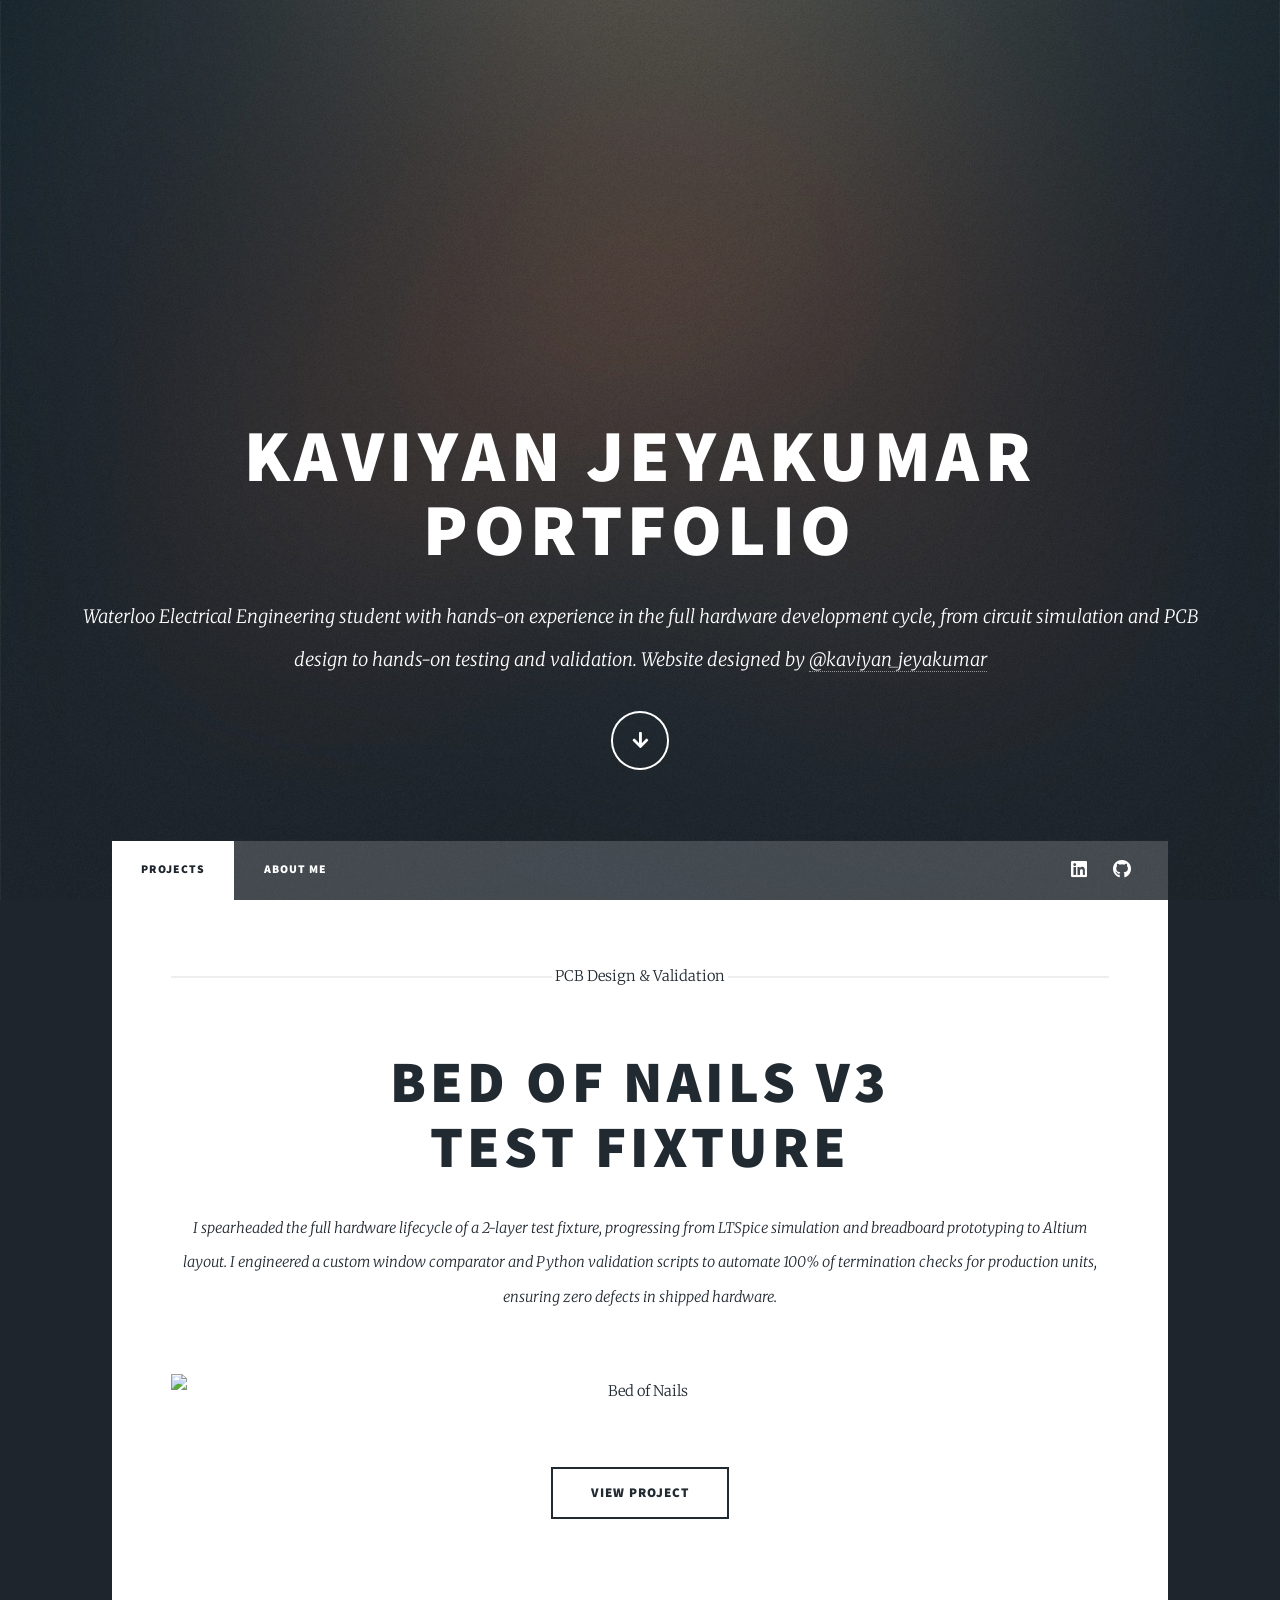
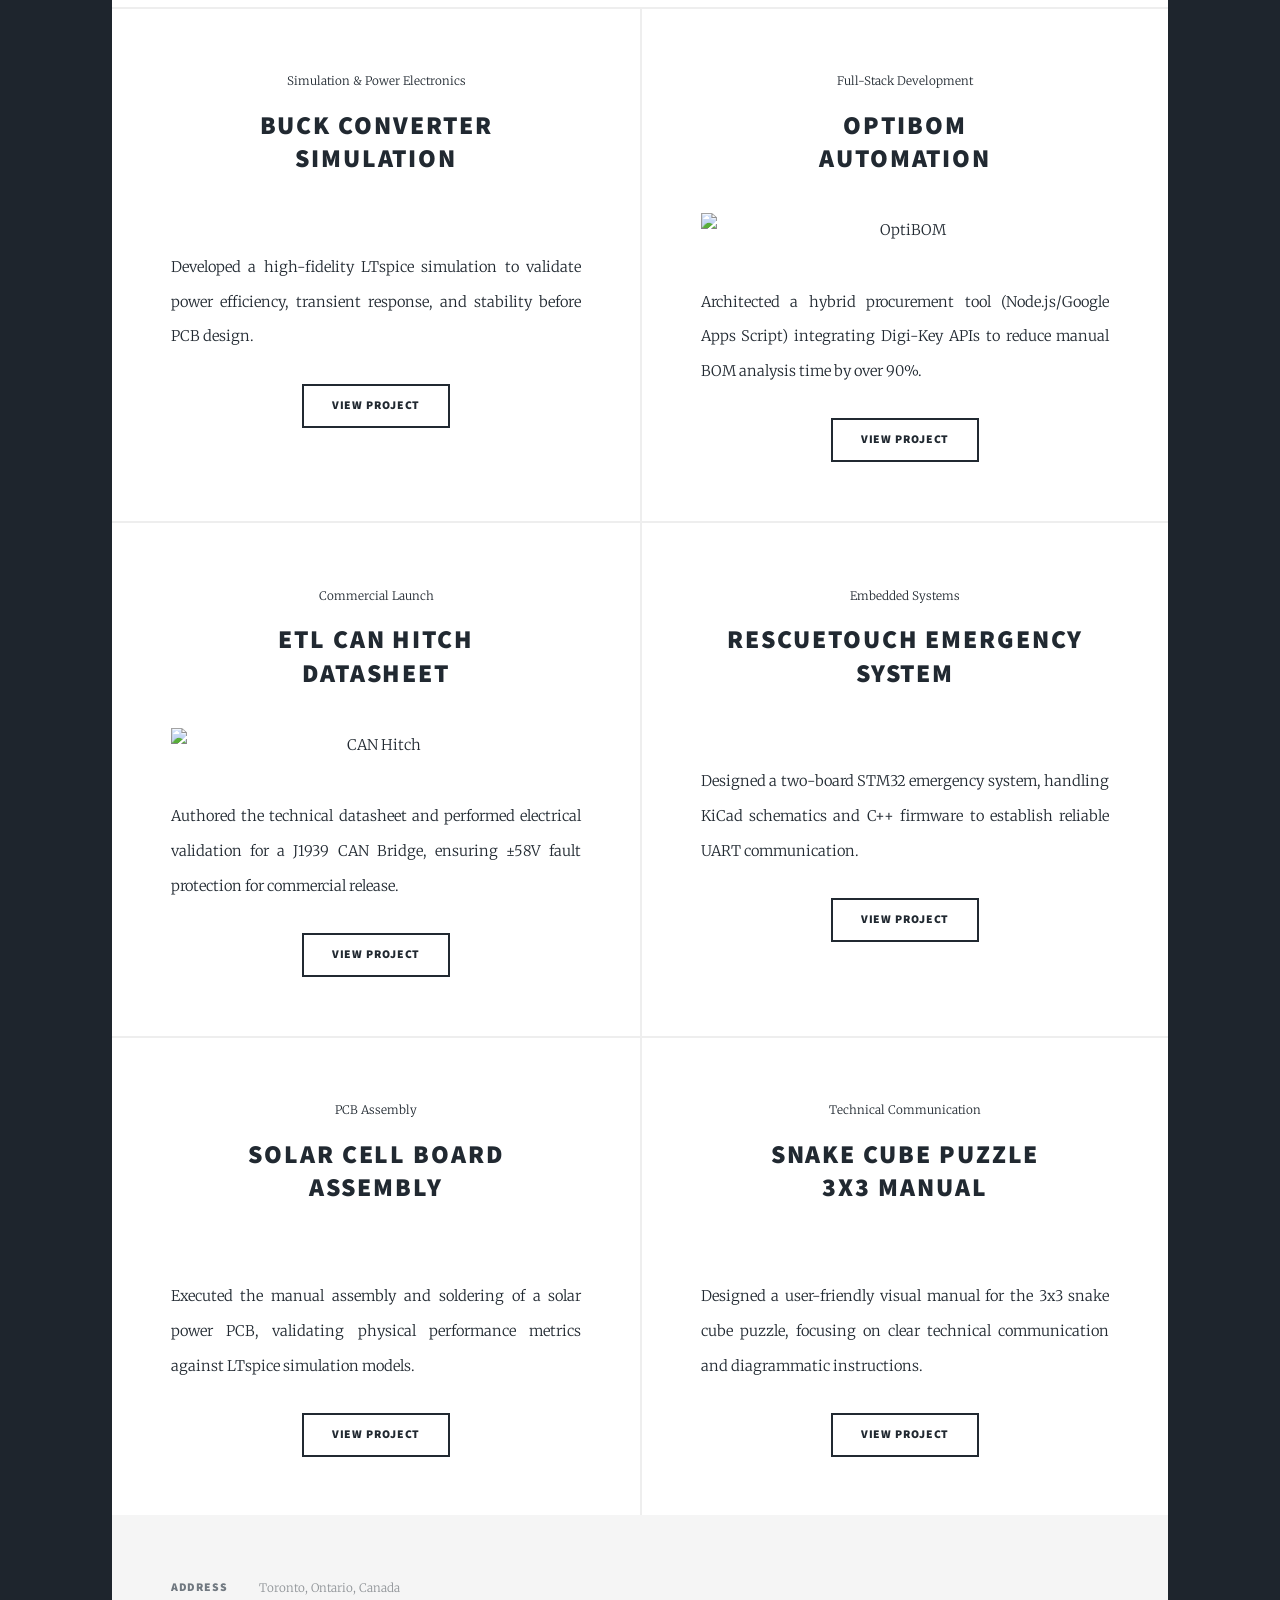
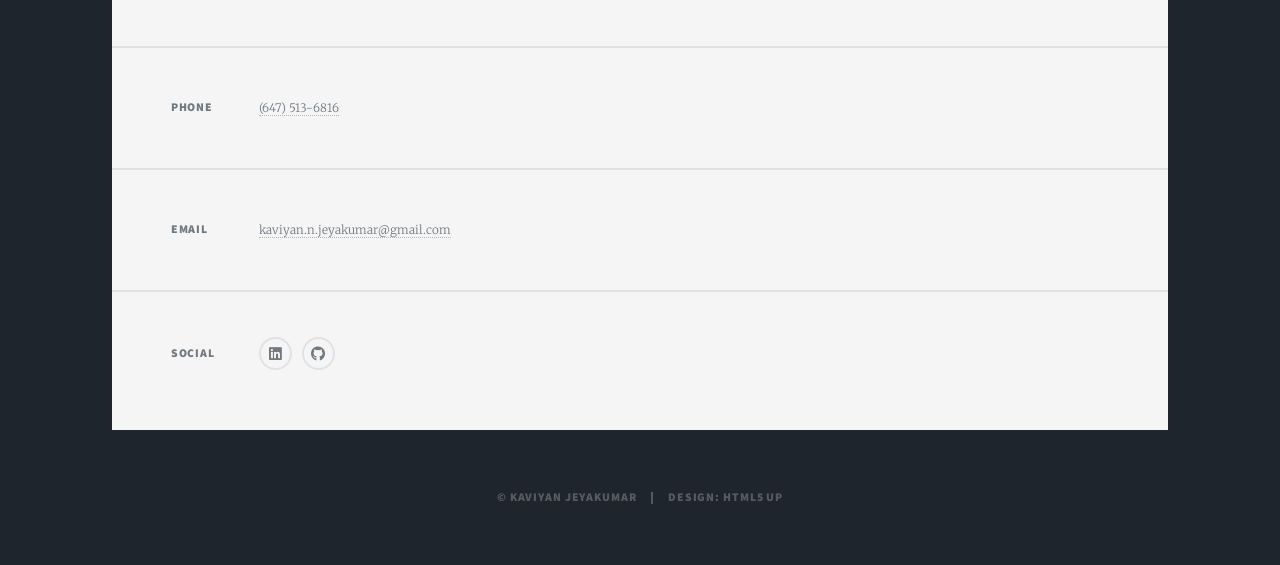
==== commit 69023bce: "Fixed the images" ====
--- a/index.html
+++ b/index.html
@@ -58,8 +58,8 @@
 									Test Fixture</a></h2>
 									<p>I spearheaded the full hardware lifecycle of a 2-layer test fixture, progressing from LTSpice simulation and breadboard prototyping to Altium layout. I engineered a custom window comparator and Python validation scripts to automate 100% of termination checks for production units, ensuring zero defects in shipped hardware.</p>
 								</header>
-								<!-- Replace the src below with your specific Bed of Nails image link -->
-								<a href="bed_of_nail.html" class="image main"><img src="https://drive.google.com/file/d/1wKanGJe3JNhrho25JFkWqPenoO8fvS0U/view?usp=drive_link" alt="" /></a>
+								<!-- FIXED IMAGE LINK HERE -->
+								<a href="bed_of_nail.html" class="image main"><img src="https://drive.google.com/thumbnail?id=1wKanGJe3JNhrho25JFkWqPenoO8fvS0U&sz=w1200" alt="Bed of Nails" /></a>
 								<ul class="actions special">
 									<li><a href="bed_of_nail.html" class="button large">View Project</a></li>
 								</ul>
@@ -89,7 +89,8 @@
 										<h2><a href="optibom.html">OptiBOM<br />
 										Automation</a></h2>
 									</header>
-									<a href="optibom.html" class="image fit"><img src="https://drive.google.com/file/d/1I5PhdtGdvVi-_GY5KUlPzf_DXpnJo0-z/view?usp=drive_link" alt="" /></a>
+									<!-- FIXED IMAGE LINK HERE -->
+									<a href="optibom.html" class="image fit"><img src="https://drive.google.com/thumbnail?id=1I5PhdtGdvVi-_GY5KUlPzf_DXpnJo0-z&sz=w800" alt="OptiBOM" /></a>
 									<p>Architected a hybrid procurement tool (Node.js/Google Apps Script) integrating Digi-Key APIs to reduce manual BOM analysis time by over 90%.</p>
 									<ul class="actions special">
 										<li><a href="optibom.html" class="button">View Project</a></li>
@@ -103,7 +104,8 @@
 										<h2><a href="ecrb_datasheet.html">ETL CAN Hitch<br />
 										Datasheet</a></h2>
 									</header>
-									<a href="ecrb_datasheet.html" class="image fit"><img src="https://drive.google.com/file/d/1qvg4v8J0nKFsNL8eiBpOLwArg9dKgDT9/view?usp=drive_link" alt="" /></a>
+									<!-- FIXED IMAGE LINK HERE -->
+									<a href="ecrb_datasheet.html" class="image fit"><img src="https://drive.google.com/thumbnail?id=1qvg4v8J0nKFsNL8eiBpOLwArg9dKgDT9&sz=w800" alt="CAN Hitch" /></a>
 									<p>Authored the technical datasheet and performed electrical validation for a J1939 CAN Bridge, ensuring ±58V fault protection for commercial release.</p>
 									<ul class="actions special">
 										<li><a href="ecrb_datasheet.html" class="button">View Project</a></li>
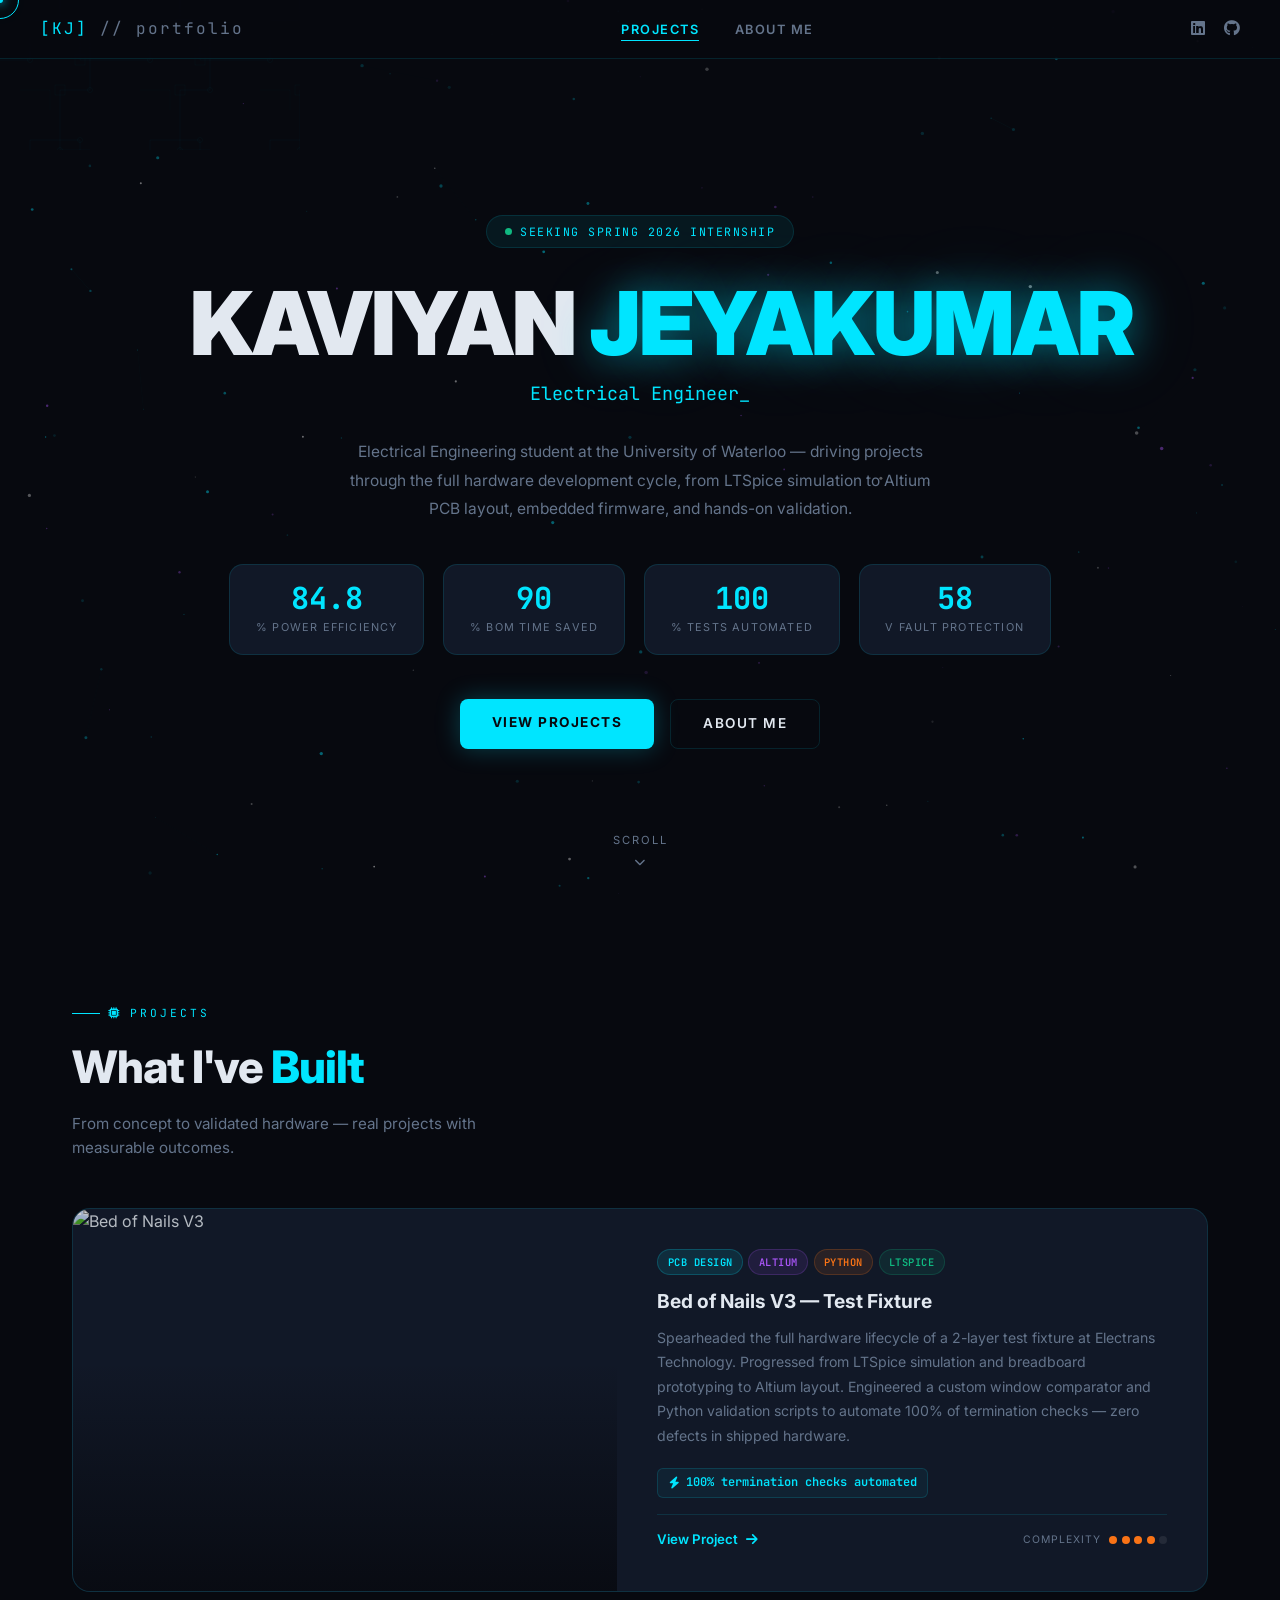
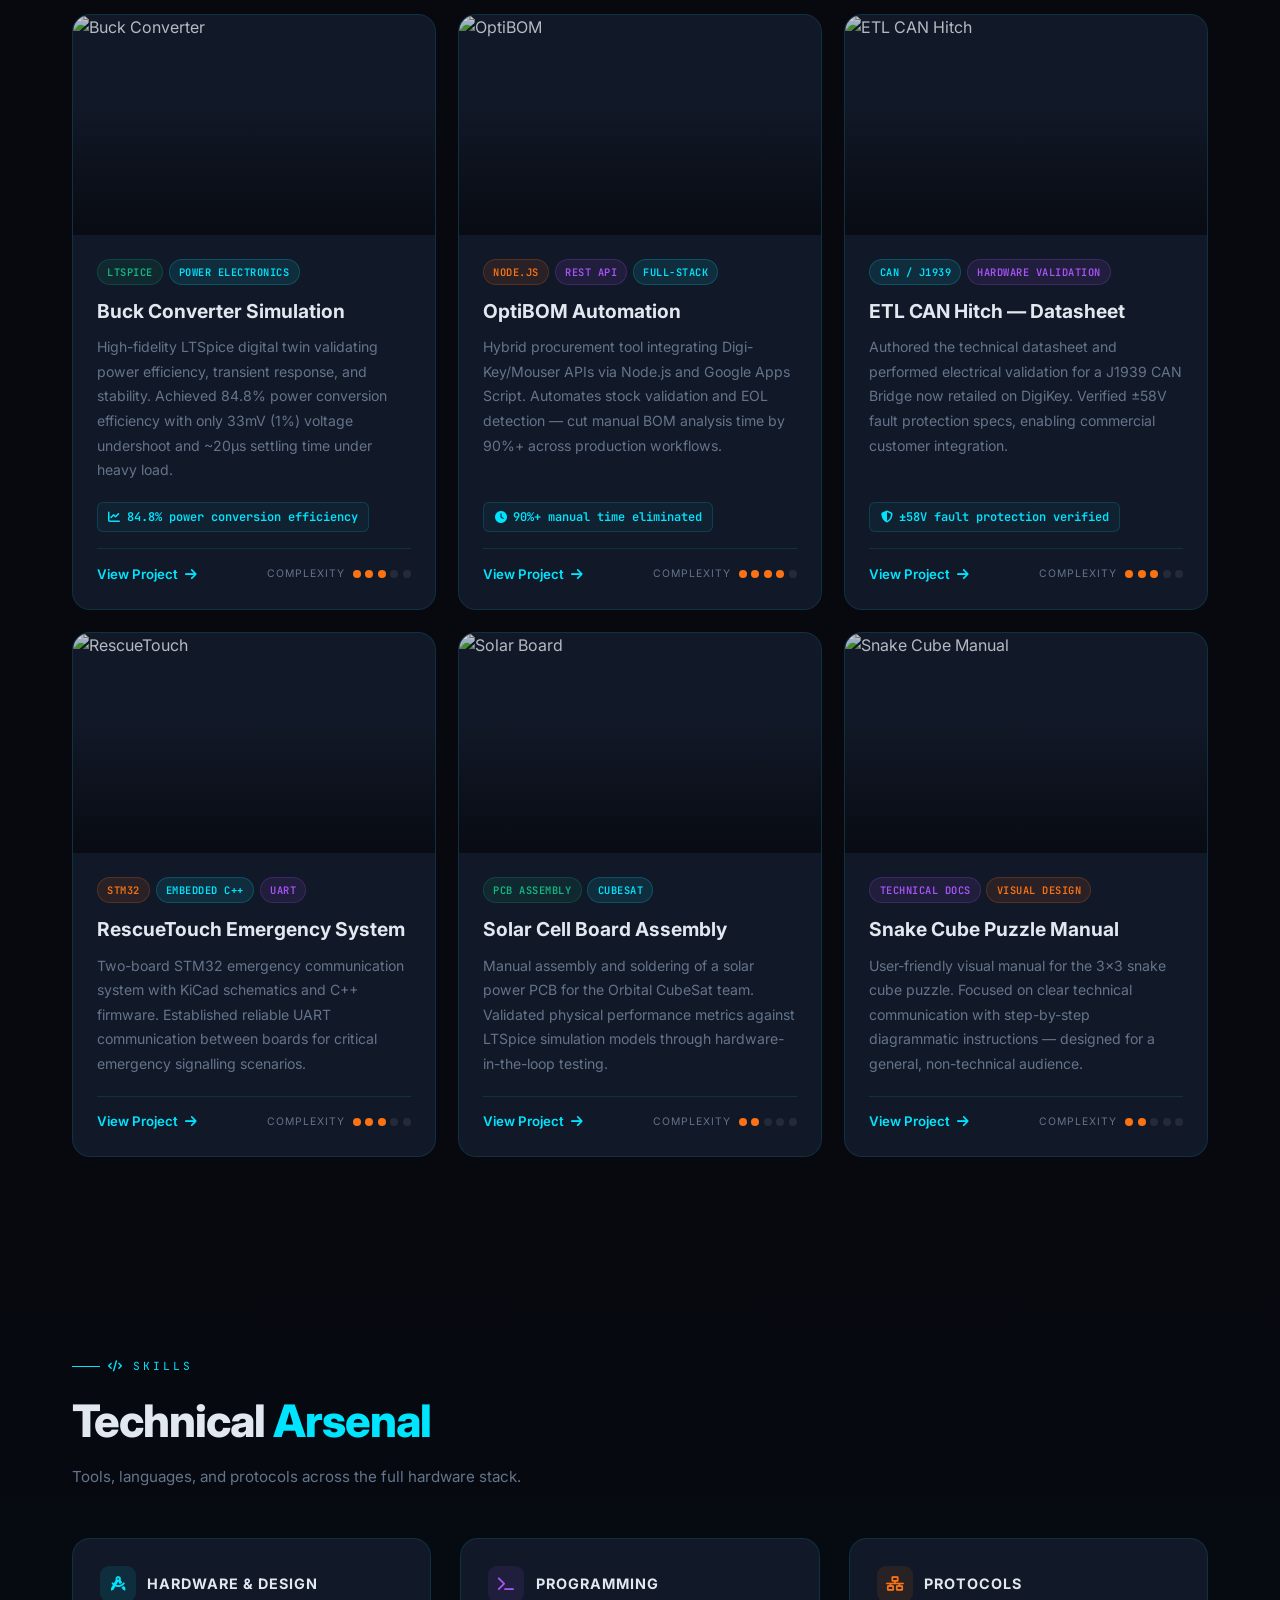
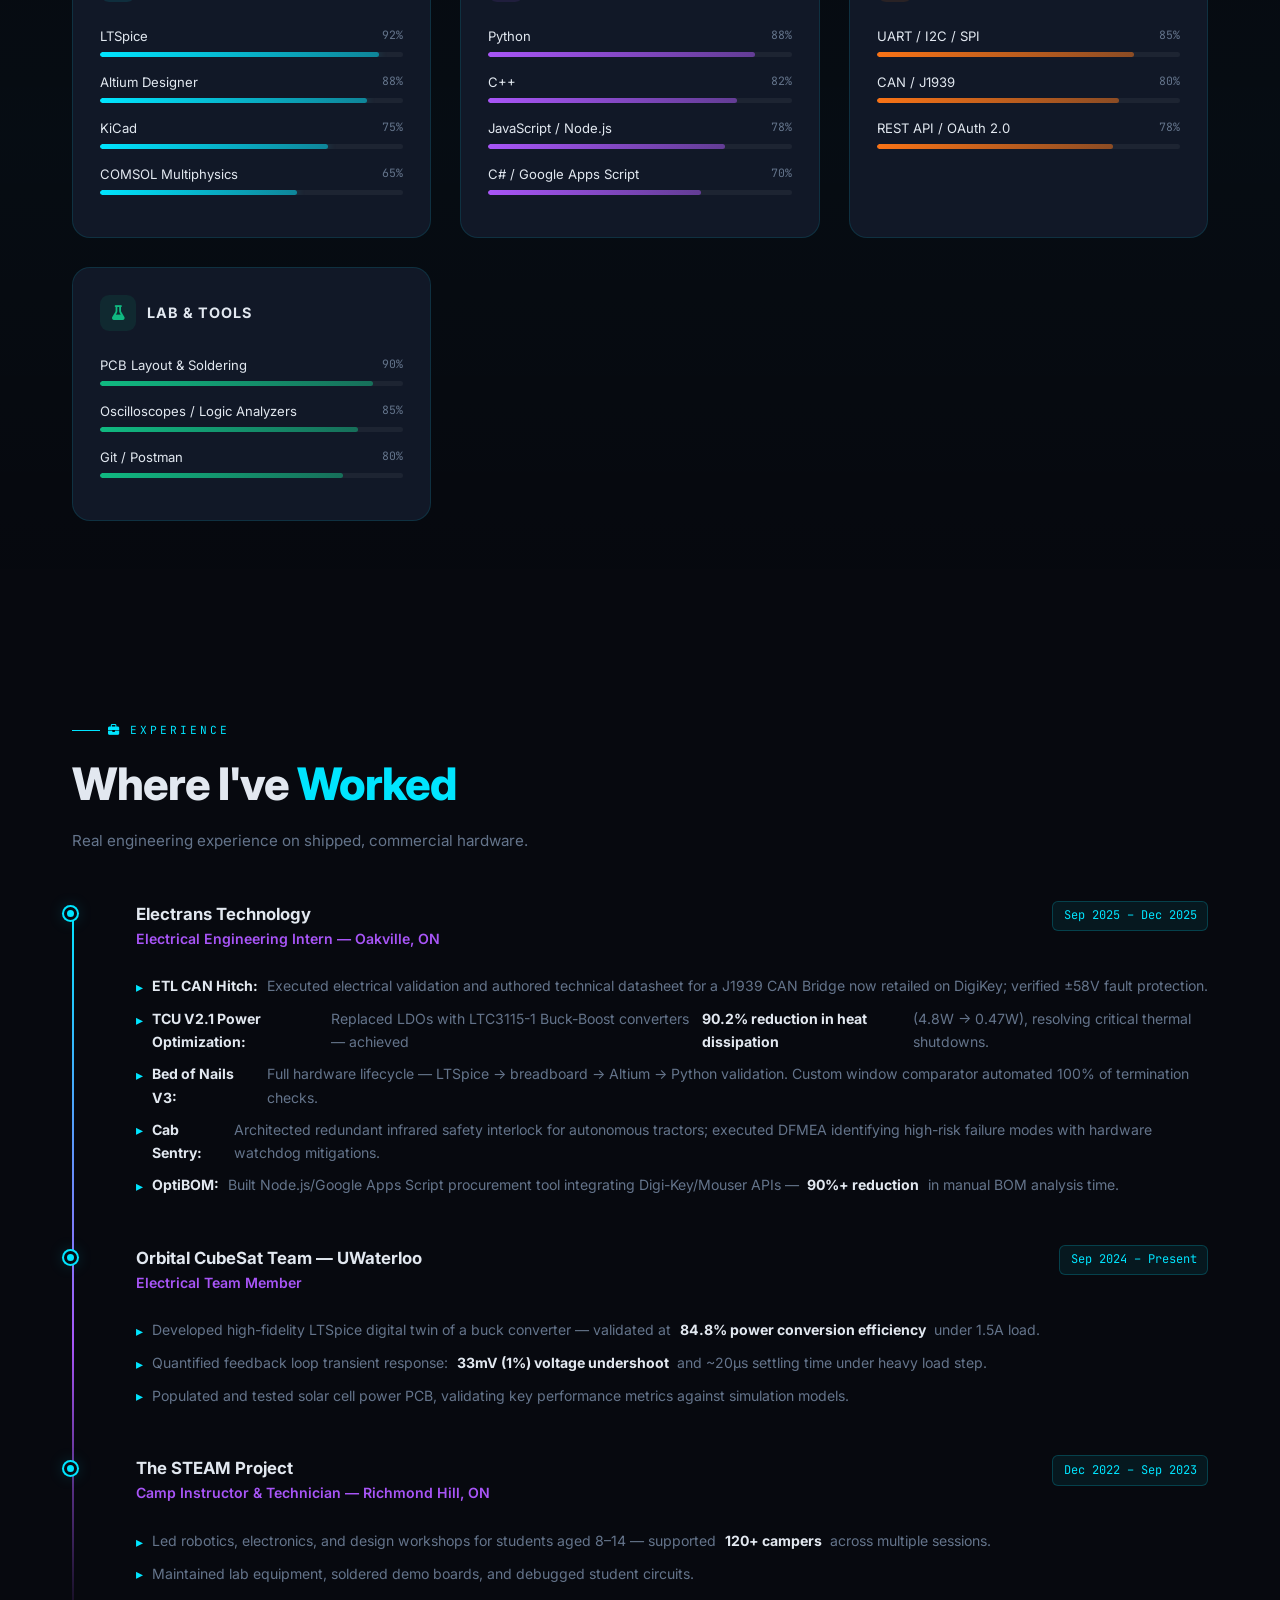
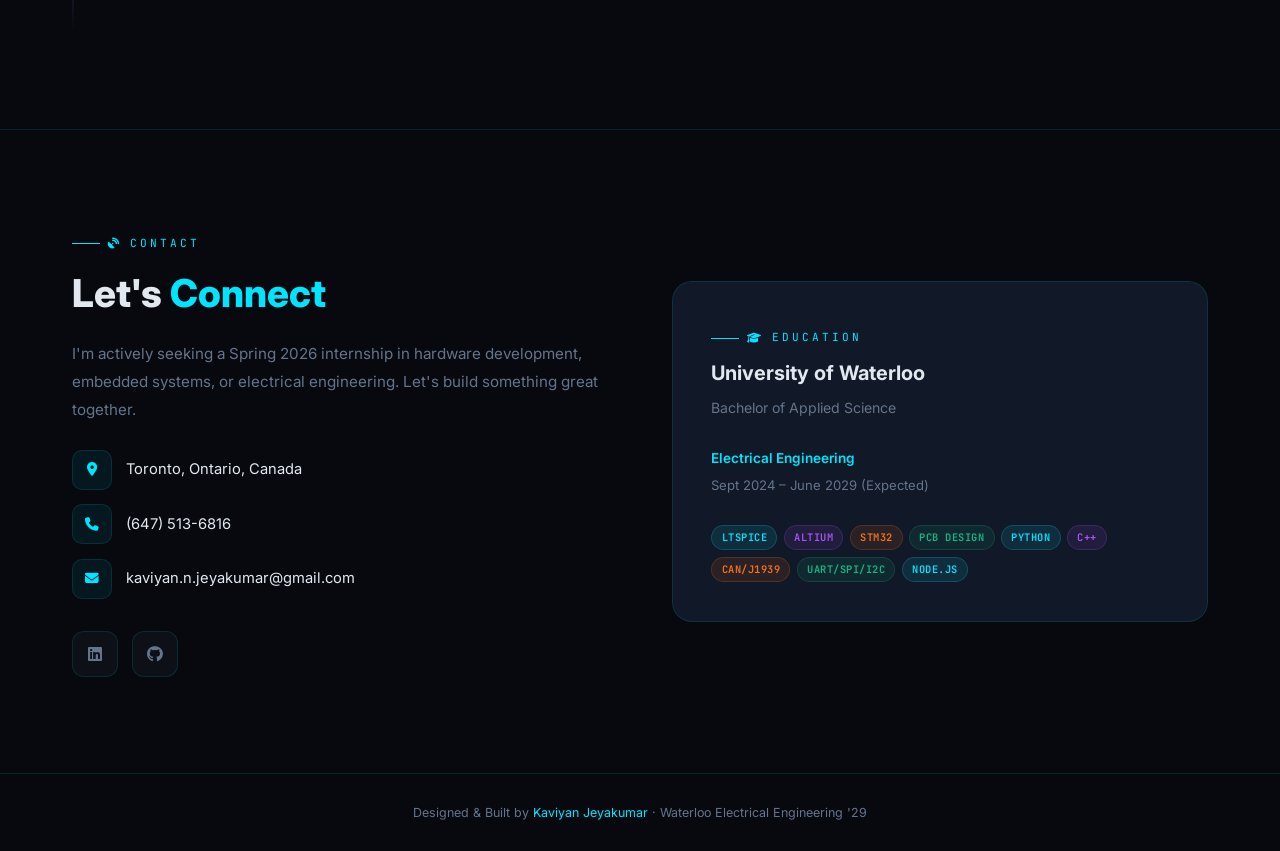
==== commit 56c747d2: "Complete portfolio redesign - circuit board theme, custom cursor, gamified UI" ====
--- a/index.html
+++ b/index.html
@@ -1,202 +1,929 @@
-<!DOCTYPE HTML>
-<!--
-	Massively by HTML5 UP
-	html5up.net | @ajlkn
-	Free for personal and commercial use under the CCA 3.0 license (html5up.net/license)
--->
-<html>
-	<head>
-		<title>Kaviyan Jeyakumar Portfolio</title>
-		<meta charset="utf-8" />
-		<meta name="viewport" content="width=device-width, initial-scale=1, user-scalable=no" />
-		<link rel="stylesheet" href="assets/css/main.css" />
-		<noscript><link rel="stylesheet" href="assets/css/noscript.css" /></noscript>
-	</head>
-	<body class="is-preload">
-
-		<!-- Wrapper -->
-			<div id="wrapper" class="fade-in">
-
-				<!-- Intro -->
-					<div id="intro">
-						<h1>Kaviyan Jeyakumar<br />
-						Portfolio</h1>
-						<p>Waterloo Electrical Engineering student with hands-on experience in the full hardware development cycle, 
-							from circuit simulation and PCB design to hands-on testing and validation. 
-							Website designed by <a href="https://www.linkedin.com/in/kaviyan-jeyakumar-606091318/" target="_blank">@kaviyan_jeyakumar</a></p>
-						<ul class="actions">
-							<li><a href="#header" class="button icon solid solo fa-arrow-down scrolly">Continue</a></li>
-						</ul>
-					</div>
-
-				<!-- Header -->
-					<header id="header">
-						<a href="index.html" class="logo">Portfolio</a>
-					</header>
-
-				<!-- Nav -->
-					<nav id="nav">
-						<ul class="links">
-							<!-- Clean Navigation: Only Home and About -->
-							<li class="active"><a href="index.html">Projects</a></li>
-							<li><a href="aboutme.html">About Me</a></li>
-						</ul>
-						<ul class="icons">
-							<li><a href="https://www.linkedin.com/in/kaviyan-jeyakumar-606091318/" class="icon brands fa-linkedin" target="_blank"><span class="label">LinkedIn</span></a></li>
-							<li><a href="https://github.com/KaviyanJ" class="icon brands fa-github" target="_blank"><span class="label">GitHub</span></a></li>
-						</ul>
-					</nav>
-
-				<!-- Main -->
-					<div id="main">
-
-						<!-- Featured Post (NOW BED OF NAILS) -->
-							<article class="post featured">
-								<header class="major">
-									<span class="date">PCB Design & Validation</span>
-									<h2><a href="bed_of_nail.html">Bed of Nails V3<br />
-									Test Fixture</a></h2>
-									<p>I spearheaded the full hardware lifecycle of a 2-layer test fixture, progressing from LTSpice simulation and breadboard prototyping to Altium layout. I engineered a custom window comparator and Python validation scripts to automate 100% of termination checks for production units, ensuring zero defects in shipped hardware.</p>
-								</header>
-								<!-- FIXED IMAGE LINK HERE -->
-								<a href="bed_of_nail.html" class="image main"><img src="https://drive.google.com/thumbnail?id=1wKanGJe3JNhrho25JFkWqPenoO8fvS0U&sz=w1200" alt="Bed of Nails" /></a>
-								<ul class="actions special">
-									<li><a href="bed_of_nail.html" class="button large">View Project</a></li>
-								</ul>
-							</article>
-
-						<!-- Posts Grid -->
-							<section class="posts">
-								
-								<!-- Project 1: Buck Converter (Moved here) -->
-								<article>
-									<header>
-										<span class="date">Simulation & Power Electronics</span>
-										<h2><a href="buck_converter.html">Buck Converter<br />
-										Simulation</a></h2>
-									</header>
-									<a href="buck_converter.html" class="image fit"><img src="https://www.analog.com/en/_/media/analog/en/evaluation-board-images/images/dc1895a-4.gif?rev=17ad109a0db64554af778a9a5411c6bf&sc_lang=en" alt="" /></a>
-									<p>Developed a high-fidelity LTspice simulation to validate power efficiency, transient response, and stability before PCB design.</p>
-									<ul class="actions special">
-										<li><a href="buck_converter.html" class="button">View Project</a></li>
-									</ul>
-								</article>
-
-								<!-- Project 2: OptiBOM -->
-								<article>
-									<header>
-										<span class="date">Full-Stack Development</span>
-										<h2><a href="optibom.html">OptiBOM<br />
-										Automation</a></h2>
-									</header>
-									<!-- FIXED IMAGE LINK HERE -->
-									<a href="optibom.html" class="image fit"><img src="https://drive.google.com/thumbnail?id=1I5PhdtGdvVi-_GY5KUlPzf_DXpnJo0-z&sz=w800" alt="OptiBOM" /></a>
-									<p>Architected a hybrid procurement tool (Node.js/Google Apps Script) integrating Digi-Key APIs to reduce manual BOM analysis time by over 90%.</p>
-									<ul class="actions special">
-										<li><a href="optibom.html" class="button">View Project</a></li>
-									</ul>
-								</article>
-
-								<!-- Project 3: ETL CAN Hitch -->
-								<article>
-									<header>
-										<span class="date">Commercial Launch</span>
-										<h2><a href="ecrb_datasheet.html">ETL CAN Hitch<br />
-										Datasheet</a></h2>
-									</header>
-									<!-- FIXED IMAGE LINK HERE -->
-									<a href="ecrb_datasheet.html" class="image fit"><img src="https://drive.google.com/thumbnail?id=1qvg4v8J0nKFsNL8eiBpOLwArg9dKgDT9&sz=w800" alt="CAN Hitch" /></a>
-									<p>Authored the technical datasheet and performed electrical validation for a J1939 CAN Bridge, ensuring ±58V fault protection for commercial release.</p>
-									<ul class="actions special">
-										<li><a href="ecrb_datasheet.html" class="button">View Project</a></li>
-									</ul>
-								</article>
-
-								<!-- Project 4: RescueTouch -->
-								<article>
-									<header>
-										<span class="date">Embedded Systems</span>
-										<h2><a href="rescue_touch.html">RescueTouch Emergency<br />
-										System</a></h2>
-									</header>
-									<a href="rescue_touch.html" class="image fit"><img src="https://m.media-amazon.com/images/I/61DX7isVBBL._UF894,1000_QL80_.jpg" alt="" /></a>
-									<p>Designed a two-board STM32 emergency system, handling KiCad schematics and C++ firmware to establish reliable UART communication.</p>
-									<ul class="actions special">
-										<li><a href="rescue_touch.html" class="button">View Project</a></li>
-									</ul>
-								</article>
-
-								<!-- Project 5: Solar Board -->
-								<article>
-									<header>
-										<span class="date">PCB Assembly</span>
-										<h2><a href="solar_board.html">Solar Cell Board<br />
-										Assembly</a></h2>
-									</header>
-									<a href="solar_board.html" class="image fit"><img src="https://nanoavionics.com/wp-content/uploads/2025/04/nanoavionics-smallsat-small-satellite-microsatellite-aluminium-honeycomb-carbon-fiber-double-deployable-solar-panels.jpg" alt="" /></a>
-									<p>Executed the manual assembly and soldering of a solar power PCB, validating physical performance metrics against LTspice simulation models.</p>
-									<ul class="actions special">
-										<li><a href="solar_board.html" class="button">View Project</a></li>
-									</ul>
-								</article>
-
-								<!-- Project 6: Cube Manual -->
-								<article>
-									<header>
-										<span class="date">Technical Communication</span>
-										<h2><a href="cube_manual.html">Snake Cube Puzzle<br />
-										3x3 Manual</a></h2>
-									</header>
-									<a href="cube_manual.html" class="image fit"><img src="https://www.mastermindtoys.com/cdn/shop/files/110315_1_1200x.jpg?v=1742530275" alt="" /></a>
-									<p>Designed a user-friendly visual manual for the 3x3 snake cube puzzle, focusing on clear technical communication and diagrammatic instructions.</p>
-									<ul class="actions special">
-										<li><a href="cube_manual.html" class="button">View Project</a></li>
-									</ul>
-								</article>
-
-							</section> 
-					</div>
-
-				<!-- Footer -->
-					<footer id="footer">
-						<section class="split contact">
-							<section class="field">
-								<h3>Address</h3>
-								<p>Toronto, Ontario, Canada</p>
-							</section>
-							<section>
-								<h3>Phone</h3>
-								<p><a href="#">(647) 513-6816</a></p>
-							</section>
-							<section>
-								<h3>Email</h3>
-								<p><a href="mailto:kaviyan.n.jeyakumar@gmail.com">kaviyan.n.jeyakumar@gmail.com</a></p>
-							</section>
-							<section>
-								<h3>Social</h3>
-								<ul class="icons alt">
-									<li><a href="https://www.linkedin.com/in/kaviyan-jeyakumar-606091318/" class="icon brands alt fa-linkedin" target="_blank"><span class="label">LinkedIn</span></a></li>
-									<li><a href="https://github.com/KaviyanJ" class="icon brands alt fa-github" target="_blank"><span class="label">GitHub</span></a></li>
-								</ul>
-							</section>
-						</section>
-					</footer>
-
-				<!-- Copyright -->
-					<div id="copyright">
-						<ul><li>&copy; Kaviyan Jeyakumar</li><li>Design: HTML5 UP</li></ul>
-					</div>
-
-			</div>
-
-		<!-- Scripts -->
-			<script src="assets/js/jquery.min.js"></script>
-			<script src="assets/js/jquery.scrollex.min.js"></script>
-			<script src="assets/js/jquery.scrolly.min.js"></script>
-			<script src="assets/js/browser.min.js"></script>
-			<script src="assets/js/breakpoints.min.js"></script>
-			<script src="assets/js/util.js"></script>
-			<script src="assets/js/main.js"></script>
-
-	</body>
-</html>+<!DOCTYPE html>
+<html lang="en">
+<head>
+  <meta charset="UTF-8">
+  <meta name="viewport" content="width=device-width, initial-scale=1.0">
+  <title>Kaviyan Jeyakumar — Electrical Engineer</title>
+  <link href="https://fonts.googleapis.com/css2?family=Inter:wght@300;400;500;600;700;800;900&family=JetBrains+Mono:wght@400;600;700&display=swap" rel="stylesheet">
+  <link rel="stylesheet" href="https://cdnjs.cloudflare.com/ajax/libs/font-awesome/6.5.0/css/all.min.css">
+  <style>
+    :root {
+      --bg: #07090f;
+      --surface: #0d1117;
+      --card: #111827;
+      --card-hover: #1a2332;
+      --border: rgba(0, 229, 255, 0.12);
+      --border-hover: rgba(0, 229, 255, 0.45);
+      --cyan: #00e5ff;
+      --cyan-glow: rgba(0, 229, 255, 0.25);
+      --purple: #a855f7;
+      --purple-glow: rgba(168, 85, 247, 0.25);
+      --orange: #f97316;
+      --orange-glow: rgba(249, 115, 22, 0.25);
+      --green: #10b981;
+      --text: #e2e8f0;
+      --muted: #64748b;
+      --font: 'Inter', system-ui, sans-serif;
+      --mono: 'JetBrains Mono', monospace;
+    }
+    *, *::before, *::after { margin: 0; padding: 0; box-sizing: border-box; }
+    html { scroll-behavior: smooth; }
+    body {
+      background: var(--bg);
+      color: var(--text);
+      font-family: var(--font);
+      line-height: 1.6;
+      cursor: none;
+      overflow-x: hidden;
+    }
+    a { color: inherit; text-decoration: none; }
+
+    /* CURSOR */
+    #cur-ring {
+      position: fixed; width: 38px; height: 38px;
+      border: 1.5px solid var(--cyan); border-radius: 50%;
+      pointer-events: none; z-index: 9999;
+      transform: translate(-50%,-50%);
+      transition: width .2s, height .2s, background .2s, border-color .2s;
+    }
+    #cur-dot {
+      position: fixed; width: 6px; height: 6px;
+      background: var(--cyan); border-radius: 50%;
+      pointer-events: none; z-index: 10000;
+      transform: translate(-50%,-50%);
+      box-shadow: 0 0 8px var(--cyan), 0 0 20px var(--cyan);
+    }
+    .cur-trail {
+      position: fixed; border-radius: 50%;
+      pointer-events: none; z-index: 9997;
+      transform: translate(-50%,-50%);
+      background: var(--cyan);
+    }
+    body.cur-hover #cur-ring {
+      width: 54px; height: 54px;
+      background: rgba(0,229,255,0.07);
+    }
+
+    /* SCROLLBAR */
+    ::-webkit-scrollbar { width: 5px; }
+    ::-webkit-scrollbar-track { background: var(--surface); }
+    ::-webkit-scrollbar-thumb { background: var(--cyan); border-radius: 3px; }
+
+    /* CANVAS / CIRCUIT BG */
+    #c-particles { position: fixed; inset: 0; z-index: 0; pointer-events: none; }
+    #c-circuit {
+      position: fixed; inset: 0; z-index: 0; pointer-events: none;
+      opacity: 0.05;
+    }
+
+    /* NAV */
+    #topnav {
+      position: fixed; top: 0; left: 0; right: 0; z-index: 200;
+      display: flex; align-items: center; justify-content: space-between;
+      padding: 1rem 2.5rem;
+      background: rgba(7,9,15,0.75);
+      backdrop-filter: blur(20px);
+      border-bottom: 1px solid var(--border);
+    }
+    .nav-logo {
+      font-family: var(--mono); font-size: 1rem;
+      color: var(--cyan); letter-spacing: 2px;
+    }
+    .nav-logo em { color: var(--muted); font-style: normal; }
+    .nav-links { display: flex; gap: 2.2rem; list-style: none; }
+    .nav-links a {
+      font-size: 0.8rem; font-weight: 600;
+      letter-spacing: 1.5px; text-transform: uppercase;
+      color: var(--muted); position: relative;
+      transition: color .25s;
+    }
+    .nav-links a::after {
+      content: ''; position: absolute; bottom: -4px; left: 0; right: 0;
+      height: 1px; background: var(--cyan);
+      transform: scaleX(0); transition: transform .25s;
+    }
+    .nav-links a:hover, .nav-links a.active { color: var(--cyan); }
+    .nav-links a:hover::after, .nav-links a.active::after { transform: scaleX(1); }
+    .nav-icons { display: flex; gap: 1.2rem; list-style: none; }
+    .nav-icons a {
+      font-size: 1rem; color: var(--muted);
+      transition: color .25s, text-shadow .25s;
+    }
+    .nav-icons a:hover { color: var(--cyan); text-shadow: 0 0 12px var(--cyan); }
+
+    /* SECTION LAYOUT */
+    section { position: relative; z-index: 1; }
+    .wrap { max-width: 1200px; margin: 0 auto; padding: 6rem 2rem; }
+
+    /* HERO */
+    #hero {
+      min-height: 100vh; display: flex;
+      align-items: center; justify-content: center;
+      padding: 8rem 2rem 4rem; text-align: center;
+    }
+    .hero-inner { max-width: 900px; }
+    .hero-badge {
+      display: inline-flex; align-items: center; gap: .5rem;
+      background: rgba(0,229,255,0.07); border: 1px solid var(--border);
+      border-radius: 100px; padding: .4rem 1.1rem;
+      font-family: var(--mono); font-size: .72rem; color: var(--cyan);
+      letter-spacing: 1.5px; text-transform: uppercase; margin-bottom: 1.8rem;
+    }
+    .hero-badge::before {
+      content: ''; width: 7px; height: 7px; background: var(--green);
+      border-radius: 50%; animation: pulse-dot 2s infinite;
+    }
+    @keyframes pulse-dot {
+      0%,100% { box-shadow: 0 0 0 0 rgba(16,185,129,.7); }
+      50% { box-shadow: 0 0 0 6px rgba(16,185,129,0); }
+    }
+    .hero-name {
+      font-size: clamp(2.8rem, 8vw, 5.5rem); font-weight: 900;
+      letter-spacing: -2px; line-height: 1.05; margin-bottom: .6rem;
+    }
+    .hero-name .fn { color: var(--text); }
+    .hero-name .ln {
+      color: var(--cyan);
+      text-shadow: 0 0 40px rgba(0,229,255,.45), 0 0 80px rgba(0,229,255,.15);
+    }
+    .hero-sub {
+      font-family: var(--mono); font-size: clamp(.85rem, 2vw, 1.15rem);
+      color: var(--muted); margin-bottom: 1.6rem; min-height: 1.8em;
+    }
+    .hero-sub .typed { color: var(--cyan); }
+    .hero-sub .blink { color: var(--cyan); animation: blink 1s steps(1) infinite; }
+    @keyframes blink { 50% { opacity: 0; } }
+    .hero-desc {
+      max-width: 600px; margin: 0 auto 2.5rem;
+      color: var(--muted); font-size: .97rem; line-height: 1.85;
+    }
+    .hero-stats {
+      display: flex; justify-content: center;
+      flex-wrap: wrap; gap: 1.2rem; margin-bottom: 2.8rem;
+    }
+    .stat-pill {
+      background: var(--card); border: 1px solid var(--border);
+      border-radius: 14px; padding: 1.1rem 1.6rem;
+      text-align: center; min-width: 130px;
+      transition: border-color .3s, transform .3s, box-shadow .3s;
+    }
+    .stat-pill:hover {
+      border-color: var(--cyan); transform: translateY(-4px);
+      box-shadow: 0 10px 30px rgba(0,0,0,.4), 0 0 20px var(--cyan-glow);
+    }
+    .stat-num {
+      font-family: var(--mono); font-size: 1.9rem; font-weight: 700;
+      color: var(--cyan); line-height: 1;
+    }
+    .stat-lbl {
+      font-size: .68rem; color: var(--muted);
+      text-transform: uppercase; letter-spacing: 1.2px; margin-top: .35rem;
+    }
+    .hero-btns { display: flex; justify-content: center; gap: 1rem; flex-wrap: wrap; }
+    .btn-p {
+      background: var(--cyan); color: var(--bg); padding: .8rem 2rem;
+      border-radius: 8px; font-weight: 700; font-size: .85rem;
+      letter-spacing: 1.5px; text-transform: uppercase;
+      box-shadow: 0 0 24px var(--cyan-glow);
+      transition: transform .2s, box-shadow .2s;
+    }
+    .btn-p:hover { transform: translateY(-2px); box-shadow: 0 0 36px var(--cyan-glow), 0 8px 20px rgba(0,0,0,.3); }
+    .btn-s {
+      background: transparent; color: var(--text); padding: .8rem 2rem;
+      border-radius: 8px; font-weight: 600; font-size: .85rem;
+      letter-spacing: 1.5px; text-transform: uppercase;
+      border: 1px solid var(--border);
+      transition: border-color .2s, color .2s, transform .2s;
+    }
+    .btn-s:hover { border-color: var(--cyan); color: var(--cyan); transform: translateY(-2px); }
+    .scroll-hint {
+      position: absolute; bottom: 2rem; left: 50%; transform: translateX(-50%);
+      display: flex; flex-direction: column; align-items: center; gap: .4rem;
+      color: var(--muted); font-size: .7rem; letter-spacing: 2px; text-transform: uppercase;
+      animation: bob 2.2s ease-in-out infinite;
+    }
+    @keyframes bob { 0%,100% { transform: translateX(-50%) translateY(0); } 50% { transform: translateX(-50%) translateY(7px); } }
+
+    /* SECTION HEADERS */
+    .sec-tag {
+      display: inline-flex; align-items: center; gap: .5rem;
+      font-family: var(--mono); font-size: .7rem; color: var(--cyan);
+      text-transform: uppercase; letter-spacing: 3px; margin-bottom: .6rem;
+    }
+    .sec-tag::before { content: ''; width: 28px; height: 1px; background: var(--cyan); }
+    .sec-title { font-size: clamp(1.8rem, 3.5vw, 2.8rem); font-weight: 800; letter-spacing: -1px; margin-bottom: .5rem; }
+    .sec-title .hl { color: var(--cyan); }
+    .sec-sub { color: var(--muted); max-width: 480px; margin-bottom: 3rem; font-size: .95rem; }
+
+    /* PROJECTS */
+    .proj-grid {
+      display: grid;
+      grid-template-columns: repeat(auto-fill, minmax(340px, 1fr));
+      gap: 1.4rem;
+    }
+    .proj-card {
+      background: var(--card); border: 1px solid var(--border);
+      border-radius: 18px; overflow: hidden;
+      display: flex; flex-direction: column;
+      transition: border-color .3s, transform .3s, box-shadow .3s;
+      position: relative;
+    }
+    .proj-card:hover {
+      border-color: var(--cyan);
+      transform: translateY(-7px);
+      box-shadow: 0 24px 50px rgba(0,0,0,.5), 0 0 30px rgba(0,229,255,.08);
+    }
+    .proj-card.featured { grid-column: 1 / -1; flex-direction: row; }
+    .proj-card.featured .proj-img { width: 48%; flex-shrink: 0; height: auto; }
+    .proj-card.featured .proj-body { padding: 2.5rem; }
+    .proj-img { height: 220px; overflow: hidden; position: relative; }
+    .proj-img img {
+      width: 100%; height: 100%; object-fit: cover;
+      filter: brightness(.8) saturate(1.15);
+      transition: transform .5s, filter .3s;
+    }
+    .proj-card:hover .proj-img img { transform: scale(1.06); filter: brightness(.9) saturate(1.3); }
+    .proj-img-shade {
+      position: absolute; inset: 0;
+      background: linear-gradient(to bottom, transparent 40%, rgba(7,9,15,.85));
+    }
+    .proj-body { padding: 1.5rem; display: flex; flex-direction: column; flex: 1; }
+    .tags { display: flex; flex-wrap: wrap; gap: .35rem; margin-bottom: .9rem; }
+    .tag {
+      font-family: var(--mono); font-size: .65rem;
+      padding: .22rem .58rem; border-radius: 100px;
+      font-weight: 600; letter-spacing: .5px; text-transform: uppercase;
+    }
+    .tc { background: rgba(0,229,255,.1); color: var(--cyan); border: 1px solid rgba(0,229,255,.2); }
+    .tp { background: rgba(168,85,247,.1); color: var(--purple); border: 1px solid rgba(168,85,247,.2); }
+    .to { background: rgba(249,115,22,.1); color: var(--orange); border: 1px solid rgba(249,115,22,.2); }
+    .tg { background: rgba(16,185,129,.1); color: var(--green); border: 1px solid rgba(16,185,129,.2); }
+    .proj-title {
+      font-size: 1.2rem; font-weight: 700;
+      line-height: 1.3; margin-bottom: .7rem;
+      transition: color .3s;
+    }
+    .proj-card:hover .proj-title { color: var(--cyan); }
+    .proj-desc { color: var(--muted); font-size: .88rem; line-height: 1.75; flex: 1; margin-bottom: 1.2rem; }
+    .proj-metric {
+      display: inline-flex; align-items: center; gap: .4rem;
+      background: rgba(0,229,255,.05); border: 1px solid rgba(0,229,255,.15);
+      border-radius: 6px; padding: .28rem .65rem;
+      font-family: var(--mono); font-size: .75rem;
+      color: var(--cyan); font-weight: 600; margin-bottom: 1rem;
+    }
+    .proj-foot {
+      display: flex; align-items: center; justify-content: space-between;
+      padding-top: .9rem; border-top: 1px solid var(--border);
+    }
+    .proj-link {
+      display: inline-flex; align-items: center; gap: .45rem;
+      color: var(--cyan); font-size: .83rem; font-weight: 600;
+      transition: gap .2s;
+    }
+    .proj-link:hover { gap: .75rem; }
+    .diff { display: flex; align-items: center; gap: .28rem; }
+    .diff-lbl { font-size: .65rem; color: var(--muted); text-transform: uppercase; letter-spacing: 1px; margin-right: .2rem; }
+    .dd { width: 8px; height: 8px; border-radius: 50%; background: rgba(255,255,255,.08); }
+    .dd.on { background: var(--orange); }
+
+    /* SKILLS */
+    #skills { background: linear-gradient(180deg, transparent, rgba(0,229,255,.02) 50%, transparent); }
+    .skills-grid { display: grid; grid-template-columns: repeat(auto-fill, minmax(270px,1fr)); gap: 1.8rem; }
+    .sk-cat {
+      background: var(--card); border: 1px solid var(--border);
+      border-radius: 18px; padding: 1.7rem;
+      transition: border-color .3s;
+    }
+    .sk-cat:hover { border-color: rgba(0,229,255,.3); }
+    .sk-head { display: flex; align-items: center; gap: .7rem; margin-bottom: 1.5rem; }
+    .sk-ico {
+      width: 36px; height: 36px; border-radius: 9px;
+      display: flex; align-items: center; justify-content: center; font-size: .9rem;
+    }
+    .ic { background: rgba(0,229,255,.1); color: var(--cyan); }
+    .ip { background: rgba(168,85,247,.1); color: var(--purple); }
+    .io { background: rgba(249,115,22,.1); color: var(--orange); }
+    .ig { background: rgba(16,185,129,.1); color: var(--green); }
+    .sk-name { font-size: .9rem; font-weight: 700; text-transform: uppercase; letter-spacing: 1px; }
+    .sk-row { margin-bottom: .9rem; }
+    .sk-r { display: flex; justify-content: space-between; margin-bottom: .35rem; }
+    .sk-label { font-size: .82rem; }
+    .sk-pct { font-family: var(--mono); font-size: .72rem; color: var(--muted); }
+    .sk-bar { height: 5px; background: rgba(255,255,255,.05); border-radius: 3px; overflow: hidden; }
+    .sk-fill { height: 100%; border-radius: 3px; width: 0; transition: width 1.6s cubic-bezier(.25,1,.5,1); }
+    .fc { background: linear-gradient(90deg, var(--cyan), rgba(0,229,255,.5)); box-shadow: 0 0 8px var(--cyan-glow); }
+    .fp { background: linear-gradient(90deg, var(--purple), rgba(168,85,247,.5)); }
+    .fo { background: linear-gradient(90deg, var(--orange), rgba(249,115,22,.5)); }
+    .fg { background: linear-gradient(90deg, var(--green), rgba(16,185,129,.5)); }
+
+    /* EXPERIENCE TIMELINE */
+    .timeline { position: relative; padding-left: 1.8rem; }
+    .timeline::before {
+      content: ''; position: absolute; left: 0; top: .5rem; bottom: 0;
+      width: 2px; background: linear-gradient(180deg, var(--cyan), var(--purple) 60%, transparent);
+    }
+    .tl-item { position: relative; padding-left: 2.2rem; padding-bottom: 3rem; }
+    .tl-item::before {
+      content: ''; position: absolute; left: -2.3rem; top: .4rem;
+      width: 13px; height: 13px; border-radius: 50%;
+      background: var(--cyan); border: 3px solid var(--bg);
+      box-shadow: 0 0 0 2px var(--cyan), 0 0 16px var(--cyan-glow);
+    }
+    .tl-head { display: flex; justify-content: space-between; align-items: flex-start; flex-wrap: wrap; gap: .5rem; margin-bottom: .6rem; }
+    .tl-co { font-size: 1.05rem; font-weight: 700; }
+    .tl-date {
+      font-family: var(--mono); font-size: .75rem; color: var(--cyan);
+      background: rgba(0,229,255,.07); padding: .28rem .65rem;
+      border-radius: 6px; border: 1px solid rgba(0,229,255,.2);
+    }
+    .tl-role { font-size: .88rem; color: var(--purple); font-weight: 600; margin-bottom: .9rem; }
+    .tl-list { list-style: none; display: flex; flex-direction: column; gap: .55rem; }
+    .tl-list li {
+      display: flex; align-items: flex-start; gap: .55rem;
+      color: var(--muted); font-size: .88rem; line-height: 1.65;
+    }
+    .tl-list li::before { content: '▸'; color: var(--cyan); flex-shrink: 0; margin-top: .05em; }
+    .tl-list strong { color: var(--text); }
+
+    /* CONTACT */
+    #contact { border-top: 1px solid var(--border); }
+    .contact-grid { display: grid; grid-template-columns: 1fr 1fr; gap: 4rem; align-items: center; }
+    .con-title { font-size: 2.4rem; font-weight: 800; margin-bottom: 1rem; }
+    .con-title span { color: var(--cyan); }
+    .con-p { color: var(--muted); line-height: 1.85; margin-bottom: 1.6rem; font-size: .95rem; }
+    .con-items { display: flex; flex-direction: column; gap: .9rem; }
+    .con-item { display: flex; align-items: center; gap: .9rem; }
+    .con-ico {
+      width: 40px; height: 40px; background: rgba(0,229,255,.07);
+      border: 1px solid var(--border); border-radius: 10px;
+      display: flex; align-items: center; justify-content: center;
+      color: var(--cyan); font-size: .85rem; flex-shrink: 0;
+    }
+    .con-item a, .con-item span { font-size: .92rem; color: var(--text); transition: color .2s; }
+    .con-item a:hover { color: var(--cyan); }
+    .socials { display: flex; gap: .85rem; margin-top: 2rem; }
+    .soc-btn {
+      width: 46px; height: 46px; background: var(--surface);
+      border: 1px solid var(--border); border-radius: 12px;
+      display: flex; align-items: center; justify-content: center;
+      font-size: 1rem; color: var(--muted);
+      transition: all .3s;
+    }
+    .soc-btn:hover { border-color: var(--cyan); color: var(--cyan); box-shadow: 0 0 18px var(--cyan-glow); transform: translateY(-3px); }
+    .con-card {
+      background: var(--card); border: 1px solid var(--border);
+      border-radius: 20px; padding: 2.4rem;
+    }
+    .con-card h3 { font-size: 1.25rem; font-weight: 700; margin-bottom: .5rem; }
+    .con-card p { color: var(--muted); font-size: .88rem; margin-bottom: 1.8rem; }
+    .edu-meta { color: var(--cyan); font-size: .85rem; font-weight: 600; margin-bottom: .3rem; }
+    .edu-date { color: var(--muted); font-size: .82rem; margin-bottom: 1.8rem; }
+    .chip-grid { display: flex; flex-wrap: wrap; gap: .4rem; }
+
+    /* FOOTER */
+    .foot {
+      text-align: center; padding: 1.8rem;
+      color: var(--muted); font-size: .78rem;
+      border-top: 1px solid var(--border);
+    }
+    .foot span { color: var(--cyan); }
+
+    /* REVEAL */
+    .reveal { opacity: 0; transform: translateY(28px); transition: opacity .7s ease, transform .7s ease; }
+    .reveal.up { opacity: 1; transform: translateY(0); }
+
+    /* RESPONSIVE */
+    @media (max-width: 768px) {
+      #topnav { padding: .9rem 1.2rem; }
+      .nav-links { display: none; }
+      .proj-card.featured { flex-direction: column; }
+      .proj-card.featured .proj-img { width: 100%; height: 220px; }
+      .contact-grid { grid-template-columns: 1fr; gap: 2rem; }
+      .hero-stats { gap: .8rem; }
+      .wrap { padding: 4rem 1.2rem; }
+    }
+  </style>
+</head>
+<body>
+
+<!-- CURSOR -->
+<div id="cur-ring"></div>
+<div id="cur-dot"></div>
+
+<!-- CIRCUIT BACKGROUND -->
+<svg id="c-circuit" xmlns="http://www.w3.org/2000/svg">
+  <defs>
+    <pattern id="circ" x="0" y="0" width="120" height="120" patternUnits="userSpaceOnUse">
+      <path d="M0 60 L30 60 L30 20 L80 20 L80 60 L120 60" stroke="#00e5ff" stroke-width=".6" fill="none"/>
+      <path d="M60 0 L60 30 L90 30 L90 90 L60 90 L60 120" stroke="#00e5ff" stroke-width=".6" fill="none"/>
+      <path d="M20 90 L50 90 L50 110" stroke="#00e5ff" stroke-width=".4" fill="none"/>
+      <circle cx="30" cy="60" r="2.5" fill="none" stroke="#00e5ff" stroke-width=".6"/>
+      <circle cx="80" cy="20" r="2.5" fill="none" stroke="#00e5ff" stroke-width=".6"/>
+      <circle cx="60" cy="30" r="2.5" fill="none" stroke="#00e5ff" stroke-width=".6"/>
+      <circle cx="90" cy="90" r="2.5" fill="none" stroke="#00e5ff" stroke-width=".6"/>
+      <rect x="75" y="55" width="10" height="10" stroke="#00e5ff" stroke-width=".5" fill="none"/>
+      <rect x="55" y="85" width="10" height="10" stroke="#00e5ff" stroke-width=".5" fill="none"/>
+    </pattern>
+  </defs>
+  <rect width="100%" height="100%" fill="url(#circ)"/>
+</svg>
+<canvas id="c-particles"></canvas>
+
+<!-- NAV -->
+<nav id="topnav">
+  <div class="nav-logo">[KJ]<em> // portfolio</em></div>
+  <ul class="nav-links">
+    <li><a href="index.html" class="active">Projects</a></li>
+    <li><a href="aboutme.html">About Me</a></li>
+  </ul>
+  <ul class="nav-icons">
+    <li><a href="https://www.linkedin.com/in/kaviyan-jeyakumar-606091318/" target="_blank" aria-label="LinkedIn"><i class="fab fa-linkedin"></i></a></li>
+    <li><a href="https://github.com/KaviyanJ" target="_blank" aria-label="GitHub"><i class="fab fa-github"></i></a></li>
+  </ul>
+</nav>
+
+<!-- HERO -->
+<section id="hero">
+  <div class="hero-inner">
+    <div class="hero-badge">Seeking Spring 2026 Internship</div>
+    <h1 class="hero-name">
+      <span class="fn">KAVIYAN&nbsp;</span><span class="ln">JEYAKUMAR</span>
+    </h1>
+    <p class="hero-sub">
+      <span class="typed"></span><span class="blink">_</span>
+    </p>
+    <p class="hero-desc">
+      Electrical Engineering student at the University of Waterloo — driving projects through the full hardware development cycle, from LTSpice simulation to Altium PCB layout, embedded firmware, and hands-on validation.
+    </p>
+    <div class="hero-stats">
+      <div class="stat-pill"><div class="stat-num" data-target="84.8">0</div><div class="stat-lbl">% Power Efficiency</div></div>
+      <div class="stat-pill"><div class="stat-num" data-target="90">0</div><div class="stat-lbl">% BOM Time Saved</div></div>
+      <div class="stat-pill"><div class="stat-num" data-target="100">0</div><div class="stat-lbl">% Tests Automated</div></div>
+      <div class="stat-pill"><div class="stat-num" data-target="58">0</div><div class="stat-lbl">V Fault Protection</div></div>
+    </div>
+    <div class="hero-btns">
+      <a href="#projects" class="btn-p">View Projects</a>
+      <a href="aboutme.html" class="btn-s">About Me</a>
+    </div>
+  </div>
+  <div class="scroll-hint">
+    <span>Scroll</span>
+    <i class="fas fa-chevron-down"></i>
+  </div>
+</section>
+
+<!-- PROJECTS -->
+<section id="projects">
+  <div class="wrap">
+    <div class="sec-tag"><i class="fas fa-microchip"></i> Projects</div>
+    <h2 class="sec-title">What I've <span class="hl">Built</span></h2>
+    <p class="sec-sub">From concept to validated hardware — real projects with measurable outcomes.</p>
+    <div class="proj-grid">
+
+      <!-- FEATURED -->
+      <article class="proj-card featured reveal">
+        <div class="proj-img">
+          <img src="https://drive.google.com/thumbnail?id=1wKanGJe3JNhrho25JFkWqPenoO8fvS0U&sz=w1200" alt="Bed of Nails V3">
+          <div class="proj-img-shade"></div>
+        </div>
+        <div class="proj-body">
+          <div class="tags">
+            <span class="tag tc">PCB Design</span>
+            <span class="tag tp">Altium</span>
+            <span class="tag to">Python</span>
+            <span class="tag tg">LTSpice</span>
+          </div>
+          <h3 class="proj-title">Bed of Nails V3 — Test Fixture</h3>
+          <p class="proj-desc">Spearheaded the full hardware lifecycle of a 2-layer test fixture at Electrans Technology. Progressed from LTSpice simulation and breadboard prototyping to Altium layout. Engineered a custom window comparator and Python validation scripts to automate 100% of termination checks — zero defects in shipped hardware.</p>
+          <div><span class="proj-metric"><i class="fas fa-bolt"></i> 100% termination checks automated</span></div>
+          <div class="proj-foot">
+            <a href="bed_of_nail.html" class="proj-link">View Project <i class="fas fa-arrow-right"></i></a>
+            <div class="diff">
+              <span class="diff-lbl">Complexity</span>
+              <div class="dd on"></div><div class="dd on"></div><div class="dd on"></div><div class="dd on"></div><div class="dd"></div>
+            </div>
+          </div>
+        </div>
+      </article>
+
+      <!-- BUCK CONVERTER -->
+      <article class="proj-card reveal">
+        <div class="proj-img">
+          <img src="https://www.analog.com/en/_/media/analog/en/evaluation-board-images/images/dc1895a-4.gif" alt="Buck Converter">
+          <div class="proj-img-shade"></div>
+        </div>
+        <div class="proj-body">
+          <div class="tags">
+            <span class="tag tg">LTSpice</span>
+            <span class="tag tc">Power Electronics</span>
+          </div>
+          <h3 class="proj-title">Buck Converter Simulation</h3>
+          <p class="proj-desc">High-fidelity LTSpice digital twin validating power efficiency, transient response, and stability. Achieved 84.8% power conversion efficiency with only 33mV (1%) voltage undershoot and ~20µs settling time under heavy load.</p>
+          <div><span class="proj-metric"><i class="fas fa-chart-line"></i> 84.8% power conversion efficiency</span></div>
+          <div class="proj-foot">
+            <a href="buck_converter.html" class="proj-link">View Project <i class="fas fa-arrow-right"></i></a>
+            <div class="diff">
+              <span class="diff-lbl">Complexity</span>
+              <div class="dd on"></div><div class="dd on"></div><div class="dd on"></div><div class="dd"></div><div class="dd"></div>
+            </div>
+          </div>
+        </div>
+      </article>
+
+      <!-- OPTIBOM -->
+      <article class="proj-card reveal">
+        <div class="proj-img">
+          <img src="https://drive.google.com/thumbnail?id=1I5PhdtGdvVi-_GY5KUlPzf_DXpnJo0-z&sz=w800" alt="OptiBOM">
+          <div class="proj-img-shade"></div>
+        </div>
+        <div class="proj-body">
+          <div class="tags">
+            <span class="tag to">Node.js</span>
+            <span class="tag tp">REST API</span>
+            <span class="tag tc">Full-Stack</span>
+          </div>
+          <h3 class="proj-title">OptiBOM Automation</h3>
+          <p class="proj-desc">Hybrid procurement tool integrating Digi-Key/Mouser APIs via Node.js and Google Apps Script. Automates stock validation and EOL detection — cut manual BOM analysis time by 90%+ across production workflows.</p>
+          <div><span class="proj-metric"><i class="fas fa-clock"></i> 90%+ manual time eliminated</span></div>
+          <div class="proj-foot">
+            <a href="optibom.html" class="proj-link">View Project <i class="fas fa-arrow-right"></i></a>
+            <div class="diff">
+              <span class="diff-lbl">Complexity</span>
+              <div class="dd on"></div><div class="dd on"></div><div class="dd on"></div><div class="dd on"></div><div class="dd"></div>
+            </div>
+          </div>
+        </div>
+      </article>
+
+      <!-- ETL CAN HITCH -->
+      <article class="proj-card reveal">
+        <div class="proj-img">
+          <img src="https://drive.google.com/thumbnail?id=1qvg4v8J0nKFsNL8eiBpOLwArg9dKgDT9&sz=w800" alt="ETL CAN Hitch">
+          <div class="proj-img-shade"></div>
+        </div>
+        <div class="proj-body">
+          <div class="tags">
+            <span class="tag tc">CAN / J1939</span>
+            <span class="tag tp">Hardware Validation</span>
+          </div>
+          <h3 class="proj-title">ETL CAN Hitch — Datasheet</h3>
+          <p class="proj-desc">Authored the technical datasheet and performed electrical validation for a J1939 CAN Bridge now retailed on DigiKey. Verified ±58V fault protection specs, enabling commercial customer integration.</p>
+          <div><span class="proj-metric"><i class="fas fa-shield-alt"></i> ±58V fault protection verified</span></div>
+          <div class="proj-foot">
+            <a href="ecrb_datasheet.html" class="proj-link">View Project <i class="fas fa-arrow-right"></i></a>
+            <div class="diff">
+              <span class="diff-lbl">Complexity</span>
+              <div class="dd on"></div><div class="dd on"></div><div class="dd on"></div><div class="dd"></div><div class="dd"></div>
+            </div>
+          </div>
+        </div>
+      </article>
+
+      <!-- RESCUETOUCH -->
+      <article class="proj-card reveal">
+        <div class="proj-img">
+          <img src="https://m.media-amazon.com/images/I/61DX7isVBBL._UF894,1000_QL80_.jpg" alt="RescueTouch">
+          <div class="proj-img-shade"></div>
+        </div>
+        <div class="proj-body">
+          <div class="tags">
+            <span class="tag to">STM32</span>
+            <span class="tag tc">Embedded C++</span>
+            <span class="tag tp">UART</span>
+          </div>
+          <h3 class="proj-title">RescueTouch Emergency System</h3>
+          <p class="proj-desc">Two-board STM32 emergency communication system with KiCad schematics and C++ firmware. Established reliable UART communication between boards for critical emergency signalling scenarios.</p>
+          <div class="proj-foot">
+            <a href="rescue_touch.html" class="proj-link">View Project <i class="fas fa-arrow-right"></i></a>
+            <div class="diff">
+              <span class="diff-lbl">Complexity</span>
+              <div class="dd on"></div><div class="dd on"></div><div class="dd on"></div><div class="dd"></div><div class="dd"></div>
+            </div>
+          </div>
+        </div>
+      </article>
+
+      <!-- SOLAR BOARD -->
+      <article class="proj-card reveal">
+        <div class="proj-img">
+          <img src="https://nanoavionics.com/wp-content/uploads/2025/04/nanoavionics-smallsat-small-satellite-microsatellite-aluminium-honeycomb-carbon-fiber-double-deployable-solar-panels.jpg" alt="Solar Board">
+          <div class="proj-img-shade"></div>
+        </div>
+        <div class="proj-body">
+          <div class="tags">
+            <span class="tag tg">PCB Assembly</span>
+            <span class="tag tc">CubeSat</span>
+          </div>
+          <h3 class="proj-title">Solar Cell Board Assembly</h3>
+          <p class="proj-desc">Manual assembly and soldering of a solar power PCB for the Orbital CubeSat team. Validated physical performance metrics against LTSpice simulation models through hardware-in-the-loop testing.</p>
+          <div class="proj-foot">
+            <a href="solar_board.html" class="proj-link">View Project <i class="fas fa-arrow-right"></i></a>
+            <div class="diff">
+              <span class="diff-lbl">Complexity</span>
+              <div class="dd on"></div><div class="dd on"></div><div class="dd"></div><div class="dd"></div><div class="dd"></div>
+            </div>
+          </div>
+        </div>
+      </article>
+
+      <!-- SNAKE CUBE -->
+      <article class="proj-card reveal">
+        <div class="proj-img">
+          <img src="https://www.mastermindtoys.com/cdn/shop/files/110315_1_1200x.jpg?v=1742530275" alt="Snake Cube Manual">
+          <div class="proj-img-shade"></div>
+        </div>
+        <div class="proj-body">
+          <div class="tags">
+            <span class="tag tp">Technical Docs</span>
+            <span class="tag to">Visual Design</span>
+          </div>
+          <h3 class="proj-title">Snake Cube Puzzle Manual</h3>
+          <p class="proj-desc">User-friendly visual manual for the 3x3 snake cube puzzle. Focused on clear technical communication with step-by-step diagrammatic instructions — designed for a general, non-technical audience.</p>
+          <div class="proj-foot">
+            <a href="cube_manual.html" class="proj-link">View Project <i class="fas fa-arrow-right"></i></a>
+            <div class="diff">
+              <span class="diff-lbl">Complexity</span>
+              <div class="dd on"></div><div class="dd on"></div><div class="dd"></div><div class="dd"></div><div class="dd"></div>
+            </div>
+          </div>
+        </div>
+      </article>
+
+    </div>
+  </div>
+</section>
+
+<!-- SKILLS -->
+<section id="skills">
+  <div class="wrap">
+    <div class="sec-tag"><i class="fas fa-code"></i> Skills</div>
+    <h2 class="sec-title">Technical <span class="hl">Arsenal</span></h2>
+    <p class="sec-sub">Tools, languages, and protocols across the full hardware stack.</p>
+    <div class="skills-grid">
+
+      <div class="sk-cat reveal">
+        <div class="sk-head"><div class="sk-ico ic"><i class="fas fa-drafting-compass"></i></div><span class="sk-name">Hardware & Design</span></div>
+        <div class="sk-row"><div class="sk-r"><span class="sk-label">LTSpice</span><span class="sk-pct">92%</span></div><div class="sk-bar"><div class="sk-fill fc" data-w="92"></div></div></div>
+        <div class="sk-row"><div class="sk-r"><span class="sk-label">Altium Designer</span><span class="sk-pct">88%</span></div><div class="sk-bar"><div class="sk-fill fc" data-w="88"></div></div></div>
+        <div class="sk-row"><div class="sk-r"><span class="sk-label">KiCad</span><span class="sk-pct">75%</span></div><div class="sk-bar"><div class="sk-fill fc" data-w="75"></div></div></div>
+        <div class="sk-row"><div class="sk-r"><span class="sk-label">COMSOL Multiphysics</span><span class="sk-pct">65%</span></div><div class="sk-bar"><div class="sk-fill fc" data-w="65"></div></div></div>
+      </div>
+
+      <div class="sk-cat reveal">
+        <div class="sk-head"><div class="sk-ico ip"><i class="fas fa-terminal"></i></div><span class="sk-name">Programming</span></div>
+        <div class="sk-row"><div class="sk-r"><span class="sk-label">Python</span><span class="sk-pct">88%</span></div><div class="sk-bar"><div class="sk-fill fp" data-w="88"></div></div></div>
+        <div class="sk-row"><div class="sk-r"><span class="sk-label">C++</span><span class="sk-pct">82%</span></div><div class="sk-bar"><div class="sk-fill fp" data-w="82"></div></div></div>
+        <div class="sk-row"><div class="sk-r"><span class="sk-label">JavaScript / Node.js</span><span class="sk-pct">78%</span></div><div class="sk-bar"><div class="sk-fill fp" data-w="78"></div></div></div>
+        <div class="sk-row"><div class="sk-r"><span class="sk-label">C# / Google Apps Script</span><span class="sk-pct">70%</span></div><div class="sk-bar"><div class="sk-fill fp" data-w="70"></div></div></div>
+      </div>
+
+      <div class="sk-cat reveal">
+        <div class="sk-head"><div class="sk-ico io"><i class="fas fa-network-wired"></i></div><span class="sk-name">Protocols</span></div>
+        <div class="sk-row"><div class="sk-r"><span class="sk-label">UART / I2C / SPI</span><span class="sk-pct">85%</span></div><div class="sk-bar"><div class="sk-fill fo" data-w="85"></div></div></div>
+        <div class="sk-row"><div class="sk-r"><span class="sk-label">CAN / J1939</span><span class="sk-pct">80%</span></div><div class="sk-bar"><div class="sk-fill fo" data-w="80"></div></div></div>
+        <div class="sk-row"><div class="sk-r"><span class="sk-label">REST API / OAuth 2.0</span><span class="sk-pct">78%</span></div><div class="sk-bar"><div class="sk-fill fo" data-w="78"></div></div></div>
+      </div>
+
+      <div class="sk-cat reveal">
+        <div class="sk-head"><div class="sk-ico ig"><i class="fas fa-flask"></i></div><span class="sk-name">Lab & Tools</span></div>
+        <div class="sk-row"><div class="sk-r"><span class="sk-label">PCB Layout & Soldering</span><span class="sk-pct">90%</span></div><div class="sk-bar"><div class="sk-fill fg" data-w="90"></div></div></div>
+        <div class="sk-row"><div class="sk-r"><span class="sk-label">Oscilloscopes / Logic Analyzers</span><span class="sk-pct">85%</span></div><div class="sk-bar"><div class="sk-fill fg" data-w="85"></div></div></div>
+        <div class="sk-row"><div class="sk-r"><span class="sk-label">Git / Postman</span><span class="sk-pct">80%</span></div><div class="sk-bar"><div class="sk-fill fg" data-w="80"></div></div></div>
+      </div>
+
+    </div>
+  </div>
+</section>
+
+<!-- EXPERIENCE -->
+<section id="experience">
+  <div class="wrap">
+    <div class="sec-tag"><i class="fas fa-briefcase"></i> Experience</div>
+    <h2 class="sec-title">Where I've <span class="hl">Worked</span></h2>
+    <p class="sec-sub">Real engineering experience on shipped, commercial hardware.</p>
+    <div class="timeline">
+
+      <div class="tl-item reveal">
+        <div class="tl-head">
+          <div><div class="tl-co">Electrans Technology</div><div class="tl-role">Electrical Engineering Intern — Oakville, ON</div></div>
+          <span class="tl-date">Sep 2025 – Dec 2025</span>
+        </div>
+        <ul class="tl-list">
+          <li><strong>ETL CAN Hitch:</strong> Executed electrical validation and authored technical datasheet for a J1939 CAN Bridge now retailed on DigiKey; verified ±58V fault protection.</li>
+          <li><strong>TCU V2.1 Power Optimization:</strong> Replaced LDOs with LTC3115-1 Buck-Boost converters — achieved <strong>90.2% reduction in heat dissipation</strong> (4.8W → 0.47W), resolving critical thermal shutdowns.</li>
+          <li><strong>Bed of Nails V3:</strong> Full hardware lifecycle — LTSpice → breadboard → Altium → Python validation. Custom window comparator automated 100% of termination checks.</li>
+          <li><strong>Cab Sentry:</strong> Architected redundant infrared safety interlock for autonomous tractors; executed DFMEA identifying high-risk failure modes with hardware watchdog mitigations.</li>
+          <li><strong>OptiBOM:</strong> Built Node.js/Google Apps Script procurement tool integrating Digi-Key/Mouser APIs — <strong>90%+ reduction</strong> in manual BOM analysis time.</li>
+        </ul>
+      </div>
+
+      <div class="tl-item reveal">
+        <div class="tl-head">
+          <div><div class="tl-co">Orbital CubeSat Team — UWaterloo</div><div class="tl-role">Electrical Team Member</div></div>
+          <span class="tl-date">Sep 2024 – Present</span>
+        </div>
+        <ul class="tl-list">
+          <li>Developed high-fidelity LTSpice digital twin of a buck converter — validated at <strong>84.8% power conversion efficiency</strong> under 1.5A load.</li>
+          <li>Quantified feedback loop transient response: <strong>33mV (1%) voltage undershoot</strong> and ~20µs settling time under heavy load step.</li>
+          <li>Populated and tested solar cell power PCB, validating key performance metrics against simulation models.</li>
+        </ul>
+      </div>
+
+      <div class="tl-item reveal">
+        <div class="tl-head">
+          <div><div class="tl-co">The STEAM Project</div><div class="tl-role">Camp Instructor & Technician — Richmond Hill, ON</div></div>
+          <span class="tl-date">Dec 2022 – Sep 2023</span>
+        </div>
+        <ul class="tl-list">
+          <li>Led robotics, electronics, and design workshops for students aged 8–14 — supported <strong>120+ campers</strong> across multiple sessions.</li>
+          <li>Maintained lab equipment, soldered demo boards, and debugged student circuits.</li>
+        </ul>
+      </div>
+
+    </div>
+  </div>
+</section>
+
+<!-- CONTACT -->
+<section id="contact">
+  <div class="wrap">
+    <div class="contact-grid">
+      <div class="reveal">
+        <div class="sec-tag"><i class="fas fa-satellite-dish"></i> Contact</div>
+        <h2 class="con-title">Let's <span>Connect</span></h2>
+        <p class="con-p">I'm actively seeking a Spring 2026 internship in hardware development, embedded systems, or electrical engineering. Let's build something great together.</p>
+        <div class="con-items">
+          <div class="con-item"><div class="con-ico"><i class="fas fa-map-marker-alt"></i></div><span>Toronto, Ontario, Canada</span></div>
+          <div class="con-item"><div class="con-ico"><i class="fas fa-phone"></i></div><a href="tel:6475136816">(647) 513-6816</a></div>
+          <div class="con-item"><div class="con-ico"><i class="fas fa-envelope"></i></div><a href="mailto:kaviyan.n.jeyakumar@gmail.com">kaviyan.n.jeyakumar@gmail.com</a></div>
+        </div>
+        <div class="socials">
+          <a href="https://www.linkedin.com/in/kaviyan-jeyakumar-606091318/" class="soc-btn" target="_blank" aria-label="LinkedIn"><i class="fab fa-linkedin"></i></a>
+          <a href="https://github.com/KaviyanJ" class="soc-btn" target="_blank" aria-label="GitHub"><i class="fab fa-github"></i></a>
+        </div>
+      </div>
+      <div class="con-card reveal">
+        <div class="sec-tag"><i class="fas fa-graduation-cap"></i> Education</div>
+        <h3>University of Waterloo</h3>
+        <p>Bachelor of Applied Science</p>
+        <div class="edu-meta">Electrical Engineering</div>
+        <div class="edu-date">Sept 2024 – June 2029 (Expected)</div>
+        <div class="chip-grid">
+          <span class="tag tc">LTSpice</span>
+          <span class="tag tp">Altium</span>
+          <span class="tag to">STM32</span>
+          <span class="tag tg">PCB Design</span>
+          <span class="tag tc">Python</span>
+          <span class="tag tp">C++</span>
+          <span class="tag to">CAN/J1939</span>
+          <span class="tag tg">UART/SPI/I2C</span>
+          <span class="tag tc">Node.js</span>
+        </div>
+      </div>
+    </div>
+  </div>
+</section>
+
+<div class="foot">
+  <p>Designed & Built by <span>Kaviyan Jeyakumar</span> · Waterloo Electrical Engineering '29</p>
+</div>
+
+<script>
+// === CURSOR ===
+const ring = document.getElementById('cur-ring');
+const dot = document.getElementById('cur-dot');
+const TRAIL = 10;
+const trails = Array.from({length: TRAIL}, (_, i) => {
+  const el = document.createElement('div');
+  el.className = 'cur-trail';
+  const s = Math.max(1.5, 4 - i * 0.25);
+  el.style.cssText = `width:${s}px;height:${s}px;opacity:${(1 - i/TRAIL)*0.35}`;
+  document.body.appendChild(el);
+  return {el, x: 0, y: 0};
+});
+
+let mx = 0, my = 0, rx = 0, ry = 0;
+document.addEventListener('mousemove', e => { mx = e.clientX; my = e.clientY; });
+document.querySelectorAll('a,button,.proj-card,.sk-cat,.stat-pill').forEach(el => {
+  el.addEventListener('mouseenter', () => document.body.classList.add('cur-hover'));
+  el.addEventListener('mouseleave', () => document.body.classList.remove('cur-hover'));
+});
+(function animCursor() {
+  dot.style.left = mx + 'px'; dot.style.top = my + 'px';
+  rx += (mx - rx) * 0.1; ry += (my - ry) * 0.1;
+  ring.style.left = rx + 'px'; ring.style.top = ry + 'px';
+  for (let i = TRAIL - 1; i > 0; i--) {
+    trails[i].x += (trails[i-1].x - trails[i].x) * 0.28;
+    trails[i].y += (trails[i-1].y - trails[i].y) * 0.28;
+    trails[i].el.style.left = trails[i].x + 'px';
+    trails[i].el.style.top = trails[i].y + 'px';
+  }
+  trails[0].x += (mx - trails[0].x) * 0.5;
+  trails[0].y += (my - trails[0].y) * 0.5;
+  trails[0].el.style.left = trails[0].x + 'px';
+  trails[0].el.style.top = trails[0].y + 'px';
+  requestAnimationFrame(animCursor);
+})();
+
+// === PARTICLES ===
+const cvs = document.getElementById('c-particles');
+const ctx = cvs.getContext('2d');
+const resize = () => { cvs.width = innerWidth; cvs.height = innerHeight; };
+resize(); window.addEventListener('resize', resize);
+
+class P {
+  constructor() { this.reset(); }
+  reset() {
+    this.x = Math.random() * cvs.width; this.y = Math.random() * cvs.height;
+    this.r = Math.random() * 1.4 + 0.4;
+    this.vx = (Math.random() - 0.5) * 0.25; this.vy = (Math.random() - 0.5) * 0.25;
+    this.a = Math.random() * 0.35 + 0.08;
+    this.c = Math.random() > 0.55 ? '#00e5ff' : Math.random() > 0.5 ? '#a855f7' : '#ffffff';
+  }
+  step() {
+    this.x += this.vx; this.y += this.vy;
+    if (this.x < 0 || this.x > cvs.width || this.y < 0 || this.y > cvs.height) this.reset();
+  }
+  draw() {
+    ctx.beginPath(); ctx.arc(this.x, this.y, this.r, 0, Math.PI*2);
+    ctx.fillStyle = this.c; ctx.globalAlpha = this.a; ctx.fill(); ctx.globalAlpha = 1;
+  }
+}
+const pts = Array.from({length: 130}, () => new P());
+(function animP() {
+  ctx.clearRect(0, 0, cvs.width, cvs.height);
+  pts.forEach(p => { p.step(); p.draw(); });
+  pts.forEach((p, i) => {
+    pts.slice(i+1, i+6).forEach(q => {
+      const d = Math.hypot(p.x-q.x, p.y-q.y);
+      if (d < 110) {
+        ctx.beginPath(); ctx.moveTo(p.x,p.y); ctx.lineTo(q.x,q.y);
+        ctx.strokeStyle = '#00e5ff'; ctx.globalAlpha = (1-d/110)*0.07;
+        ctx.lineWidth = 0.5; ctx.stroke(); ctx.globalAlpha = 1;
+      }
+    });
+  });
+  requestAnimationFrame(animP);
+})();
+
+// === TYPEWRITER ===
+const phrases = ['Electrical Engineer', 'PCB Designer', 'Embedded Systems Dev', "UWaterloo EE '29", 'Hardware Builder'];
+let pi = 0, ci = 0, del = false;
+const typedEl = document.querySelector('.typed');
+(function type() {
+  const cur = phrases[pi];
+  typedEl.textContent = del ? cur.slice(0, ci-1) : cur.slice(0, ci+1);
+  del ? ci-- : ci++;
+  if (!del && ci === cur.length) { del = true; setTimeout(type, 2200); return; }
+  if (del && ci === 0) { del = false; pi = (pi+1) % phrases.length; }
+  setTimeout(type, del ? 55 : 95);
+})();
+
+// === COUNTER ANIMATION ===
+function countUp(el) {
+  const target = parseFloat(el.dataset.target);
+  const dur = 2000, t0 = performance.now();
+  (function tick(now) {
+    const p = Math.min((now - t0) / dur, 1);
+    const e = 1 - Math.pow(1-p, 3);
+    el.textContent = target % 1 !== 0 ? (target*e).toFixed(1) : Math.floor(target*e);
+    if (p < 1) requestAnimationFrame(tick);
+    else el.textContent = target % 1 !== 0 ? target.toFixed(1) : target;
+  })(t0);
+}
+
+// === SCROLL REVEAL + SKILL BARS ===
+let statsRun = false;
+const revEls = document.querySelectorAll('.reveal');
+const statEls = document.querySelectorAll('.stat-num');
+function onScroll() {
+  revEls.forEach(el => {
+    if (el.getBoundingClientRect().top < innerHeight * 0.9) el.classList.add('up');
+  });
+  if (!statsRun && document.getElementById('hero').getBoundingClientRect().top < innerHeight) {
+    statsRun = true; statEls.forEach(countUp);
+  }
+  document.querySelectorAll('.sk-fill').forEach(b => {
+    const cat = b.closest('.sk-cat');
+    if (cat && cat.getBoundingClientRect().top < innerHeight * 0.9 && !b.dataset.done) {
+      b.dataset.done = '1'; b.style.width = b.dataset.w + '%';
+    }
+  });
+}
+window.addEventListener('scroll', onScroll, {passive: true});
+window.addEventListener('load', () => { onScroll(); setTimeout(onScroll, 400); });
+onScroll();
+
+// === NAV HIGHLIGHT ON SCROLL ===
+const sections = ['projects','skills','experience','contact'];
+window.addEventListener('scroll', () => {
+  const y = scrollY + 120;
+  sections.forEach(id => {
+    const sec = document.getElementById(id);
+    if (!sec) return;
+  });
+}, {passive: true});
+</script>
+</body>
+</html>
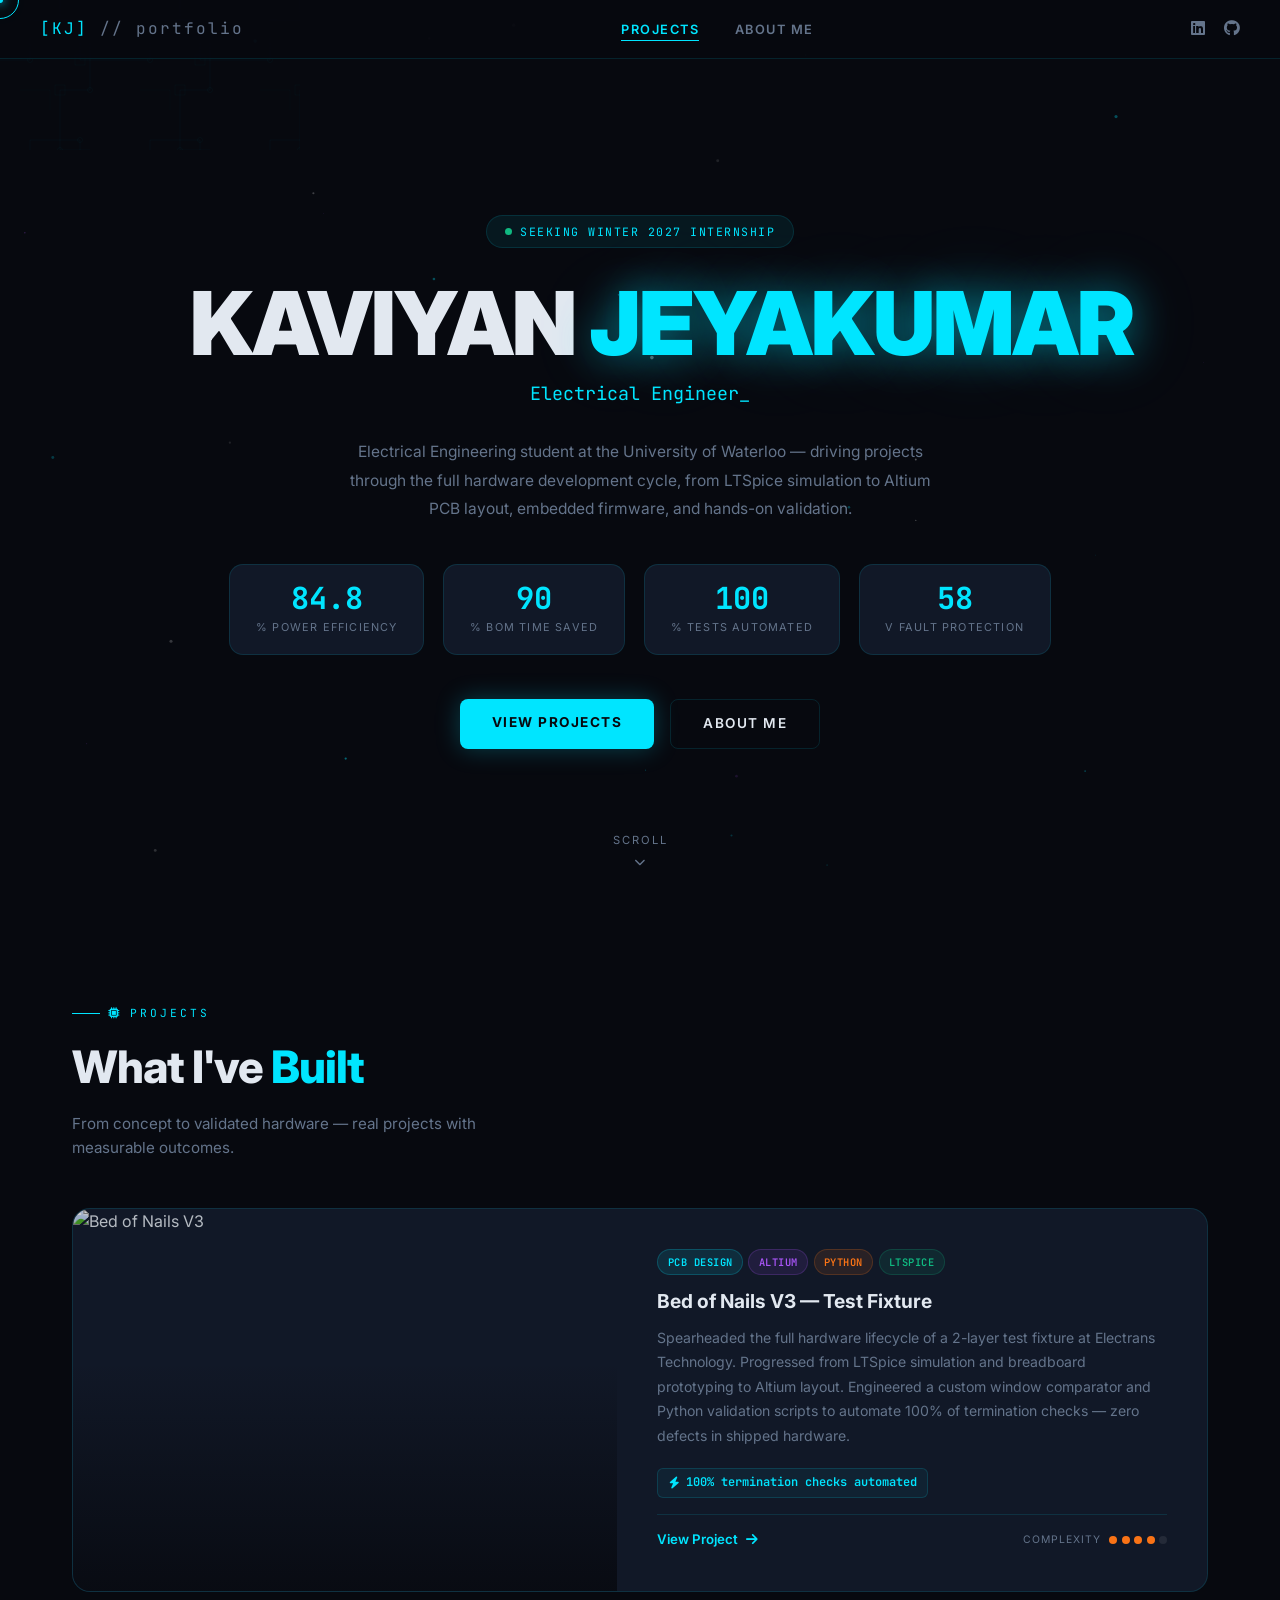
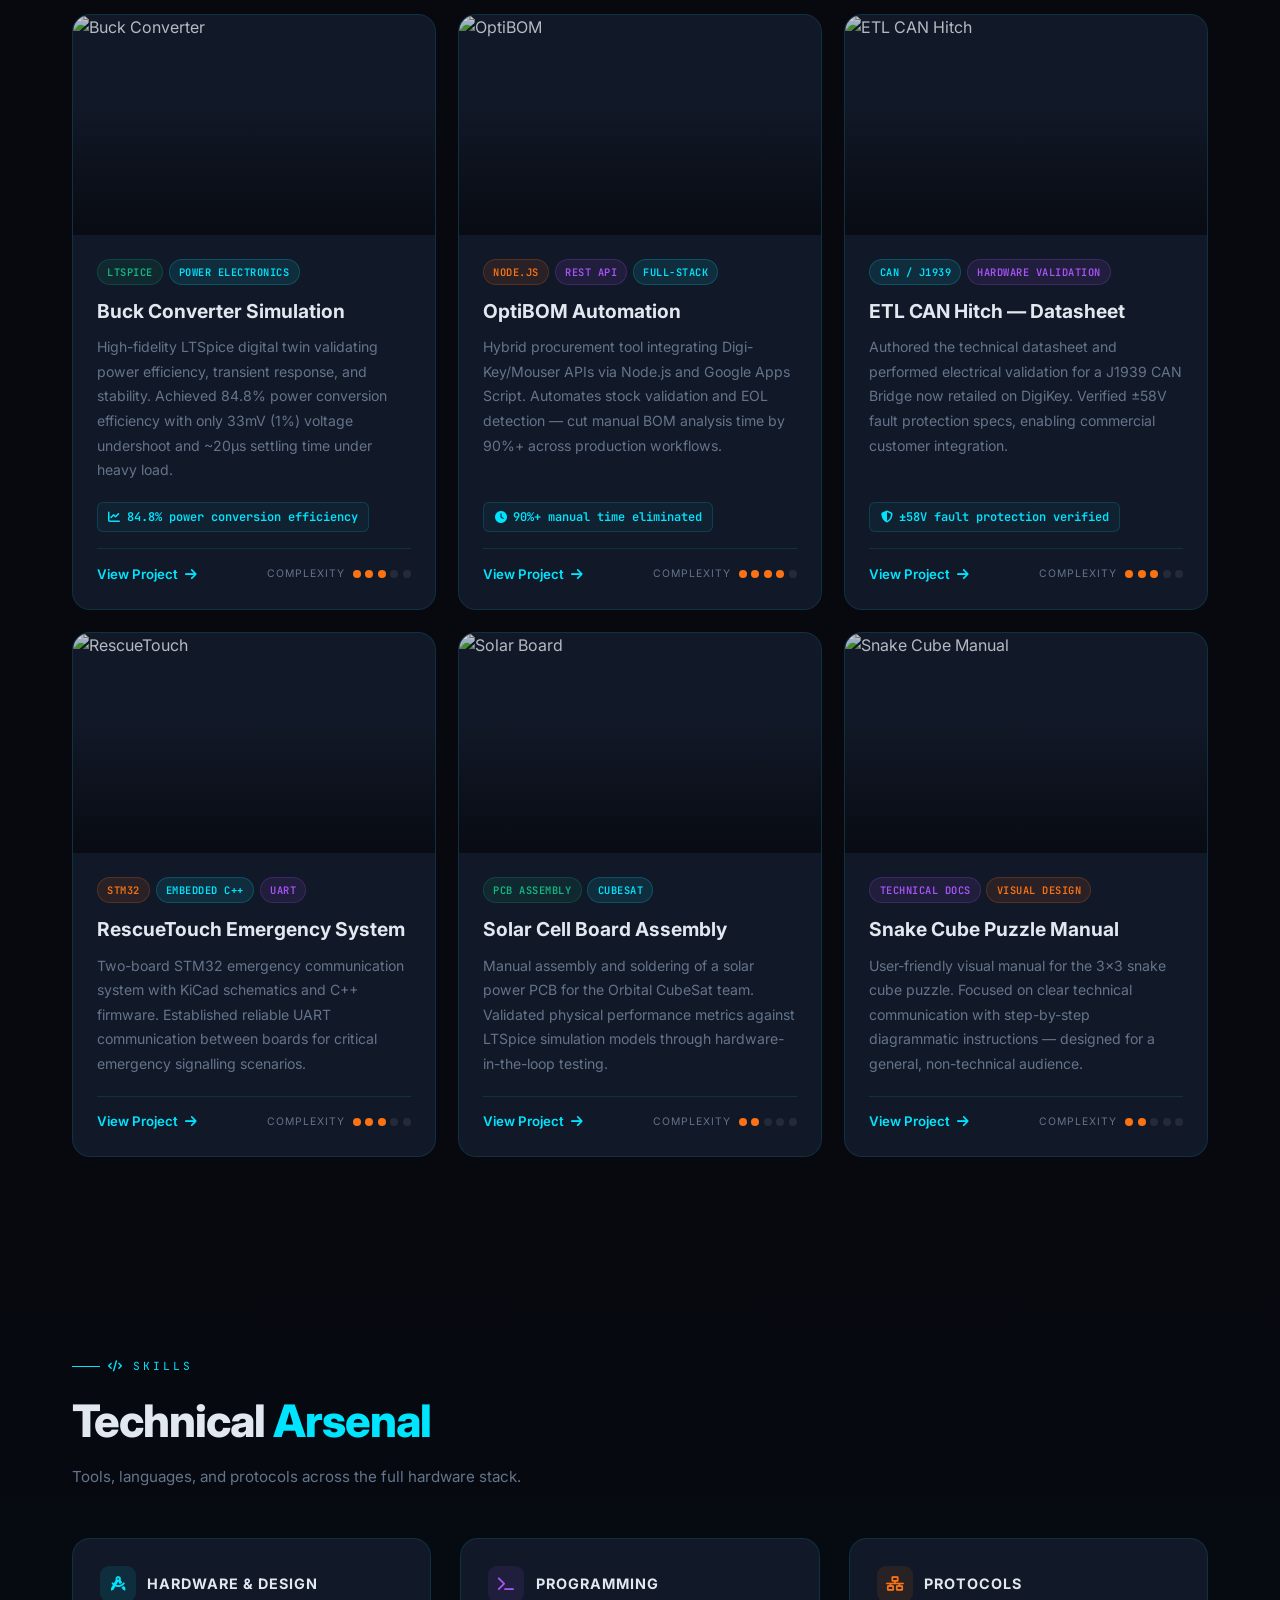
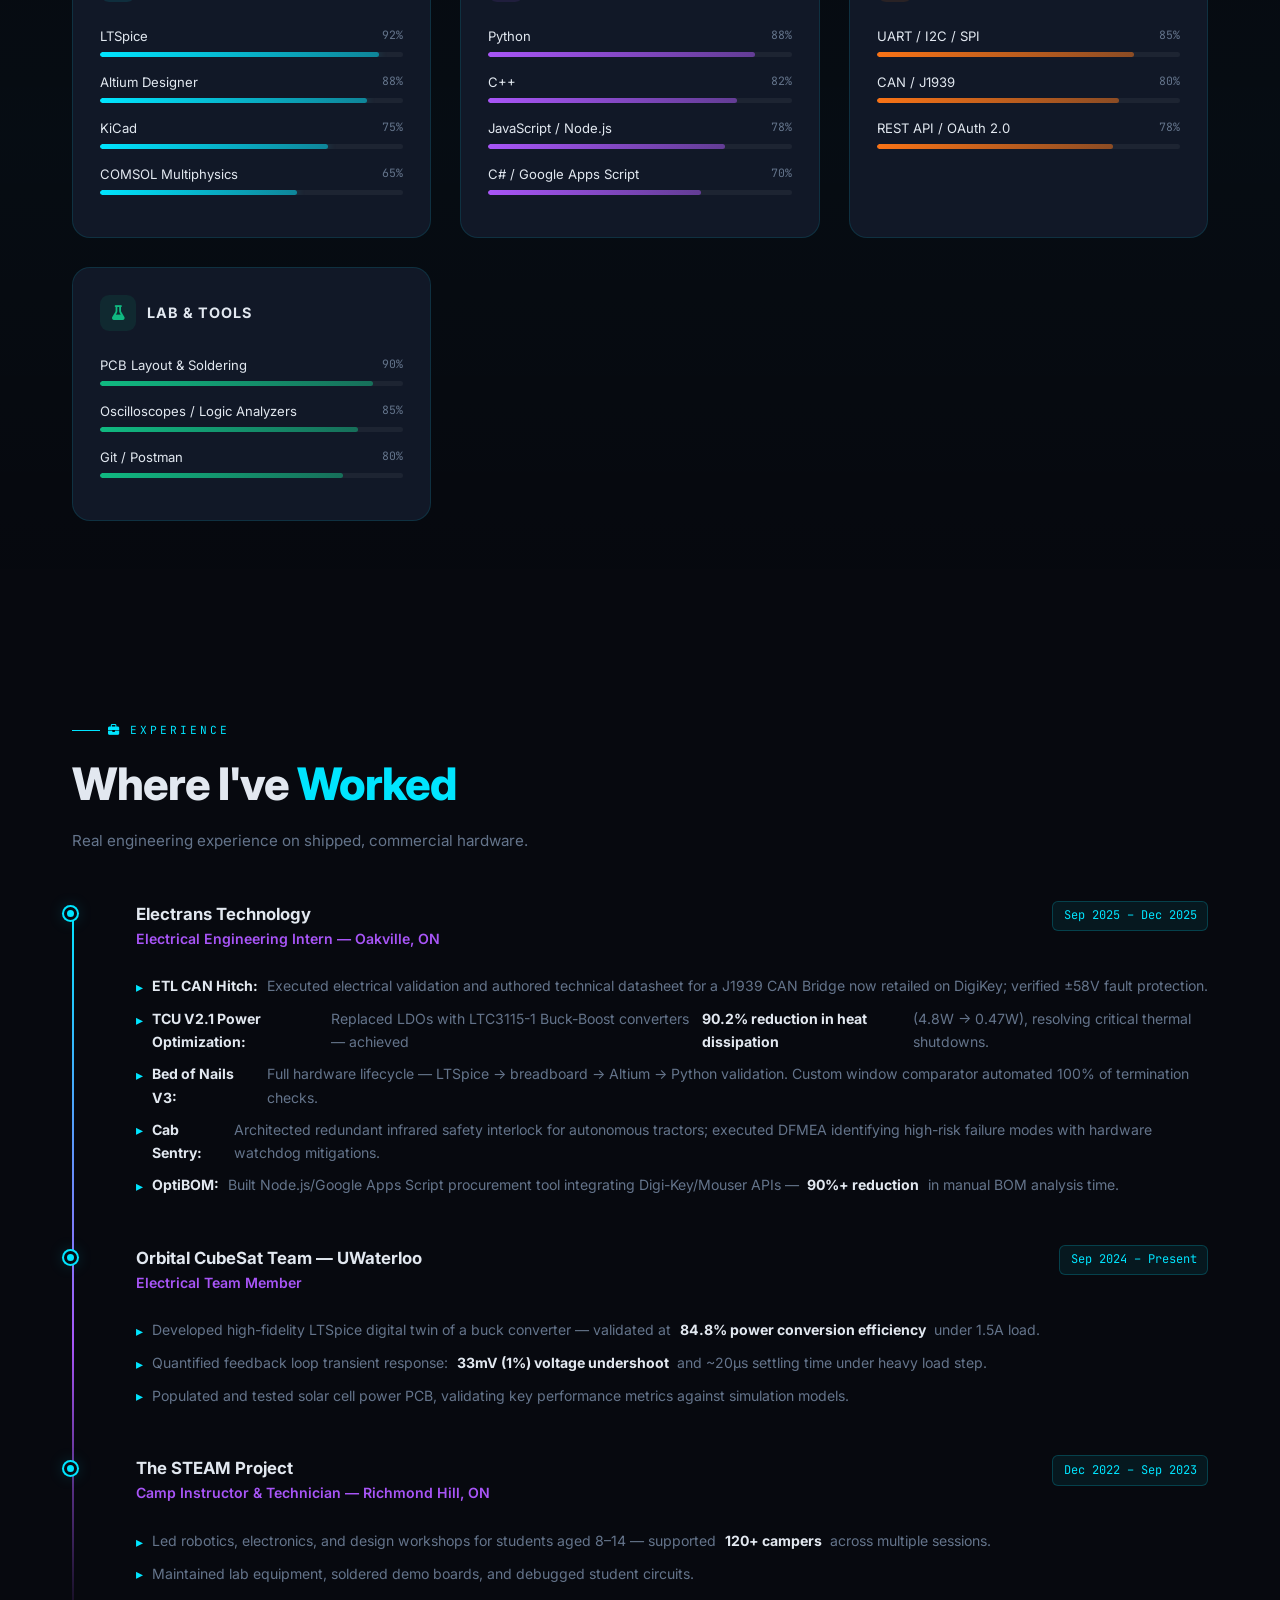
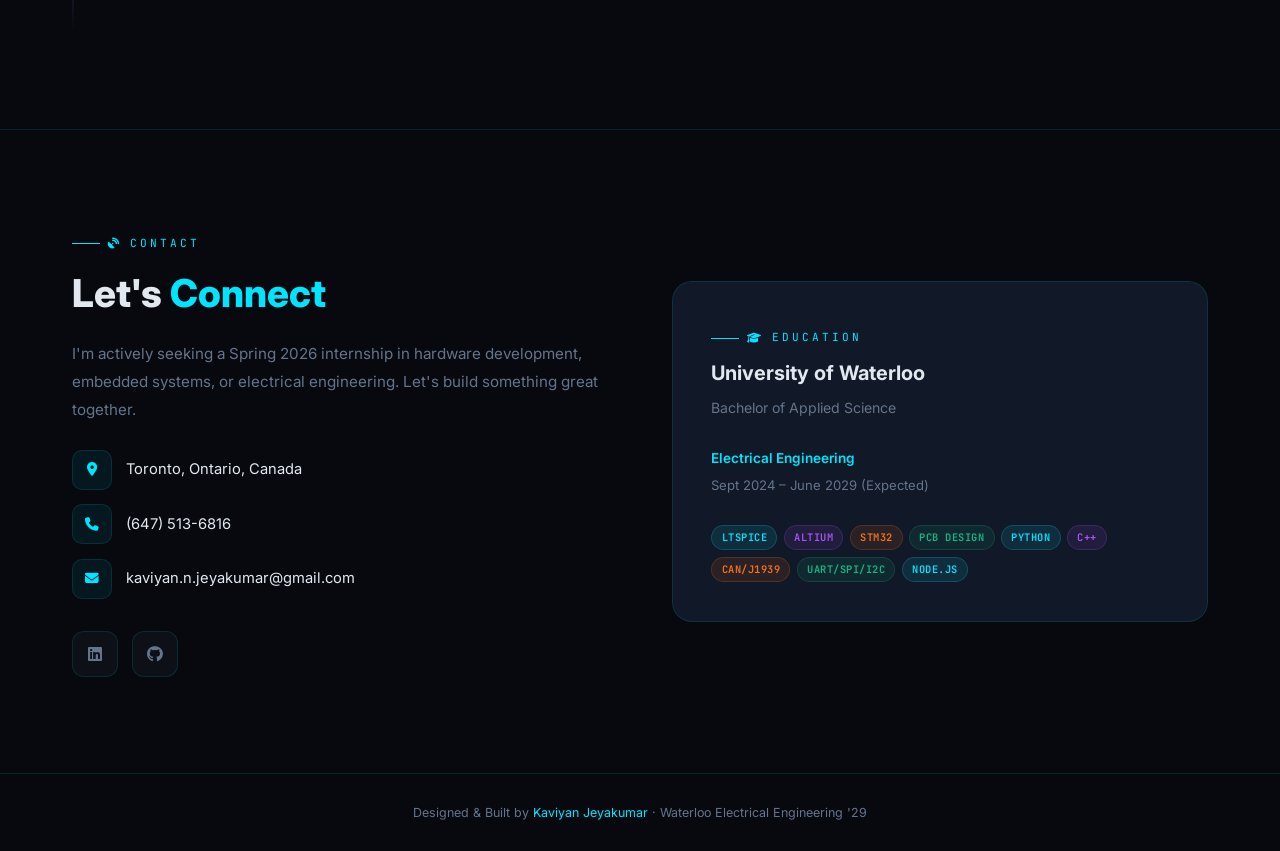
==== commit f0785e4f: "changed text on front page" ====
--- a/index.html
+++ b/index.html
@@ -446,7 +446,7 @@
 <!-- HERO -->
 <section id="hero">
   <div class="hero-inner">
-    <div class="hero-badge">Seeking Spring 2026 Internship</div>
+    <div class="hero-badge">Seeking Winter 2027 Internship</div>
     <h1 class="hero-name">
       <span class="fn">KAVIYAN&nbsp;</span><span class="ln">JEYAKUMAR</span>
     </h1>
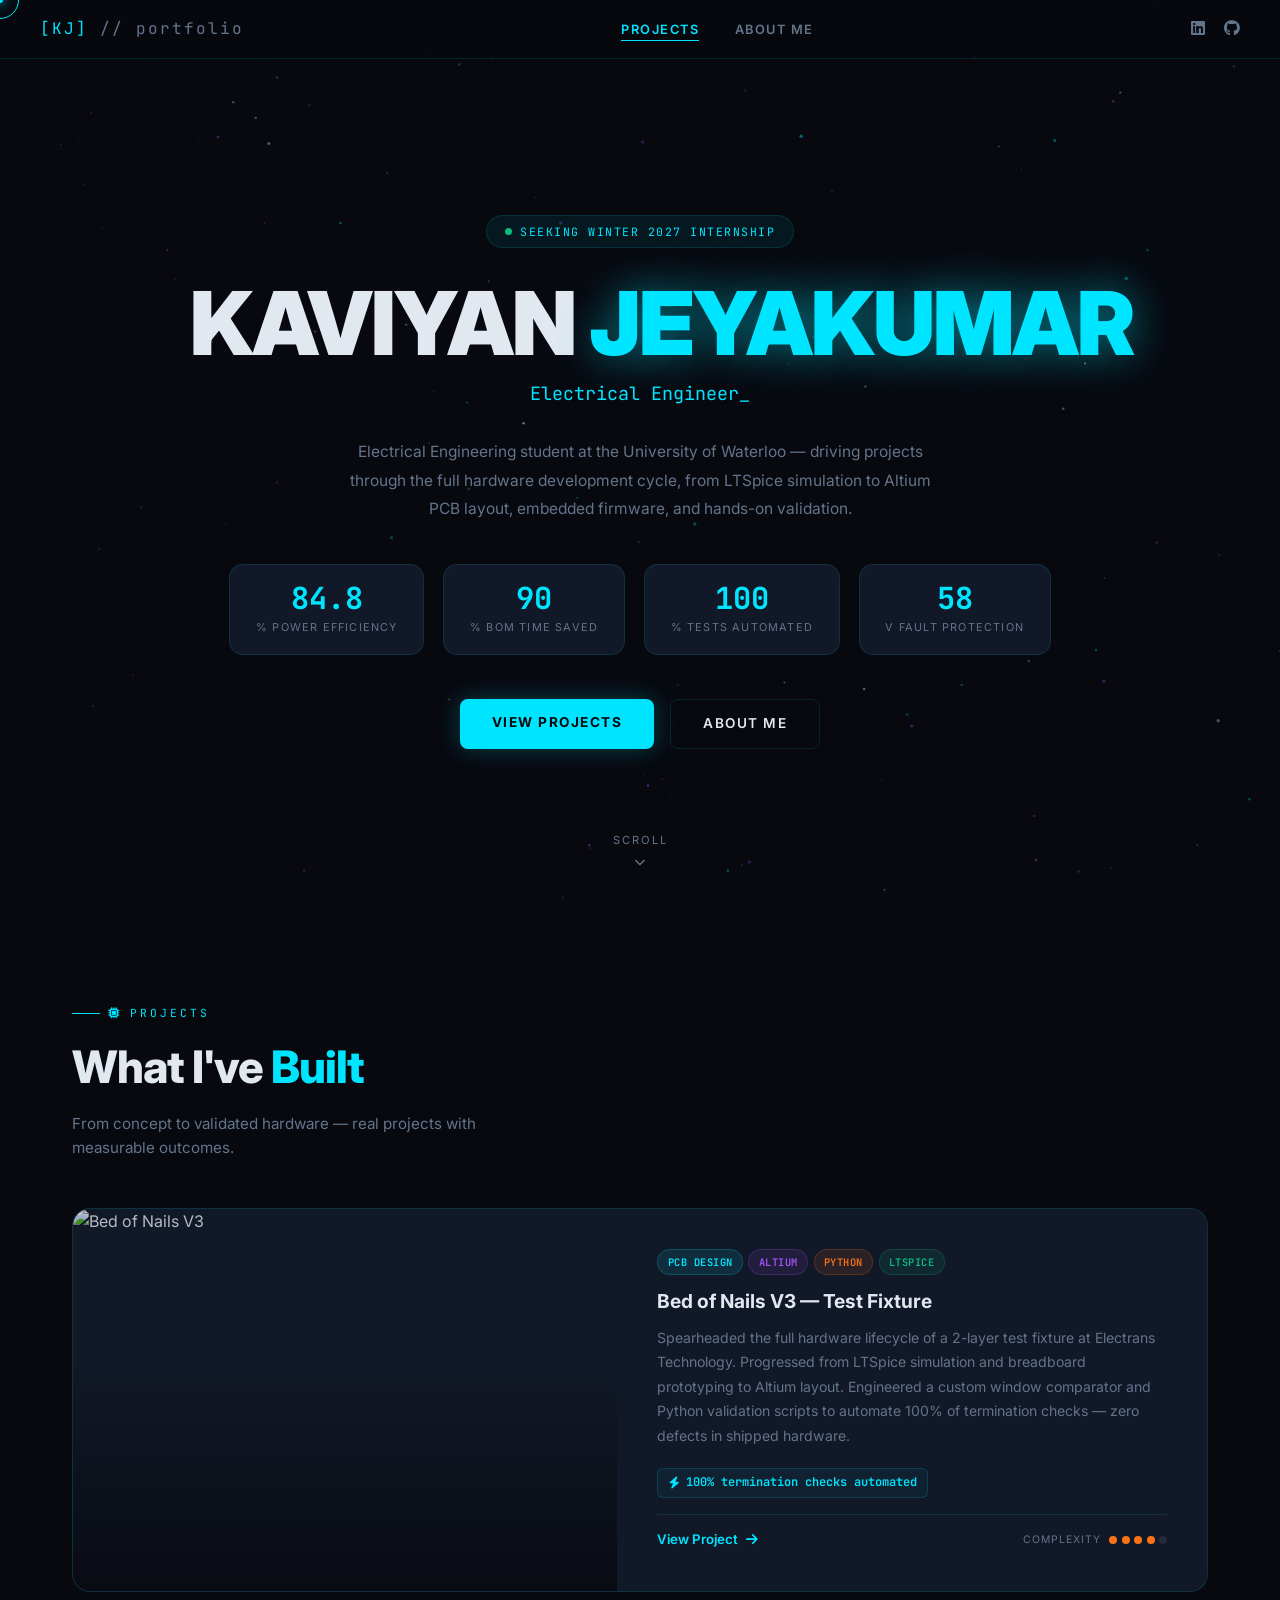
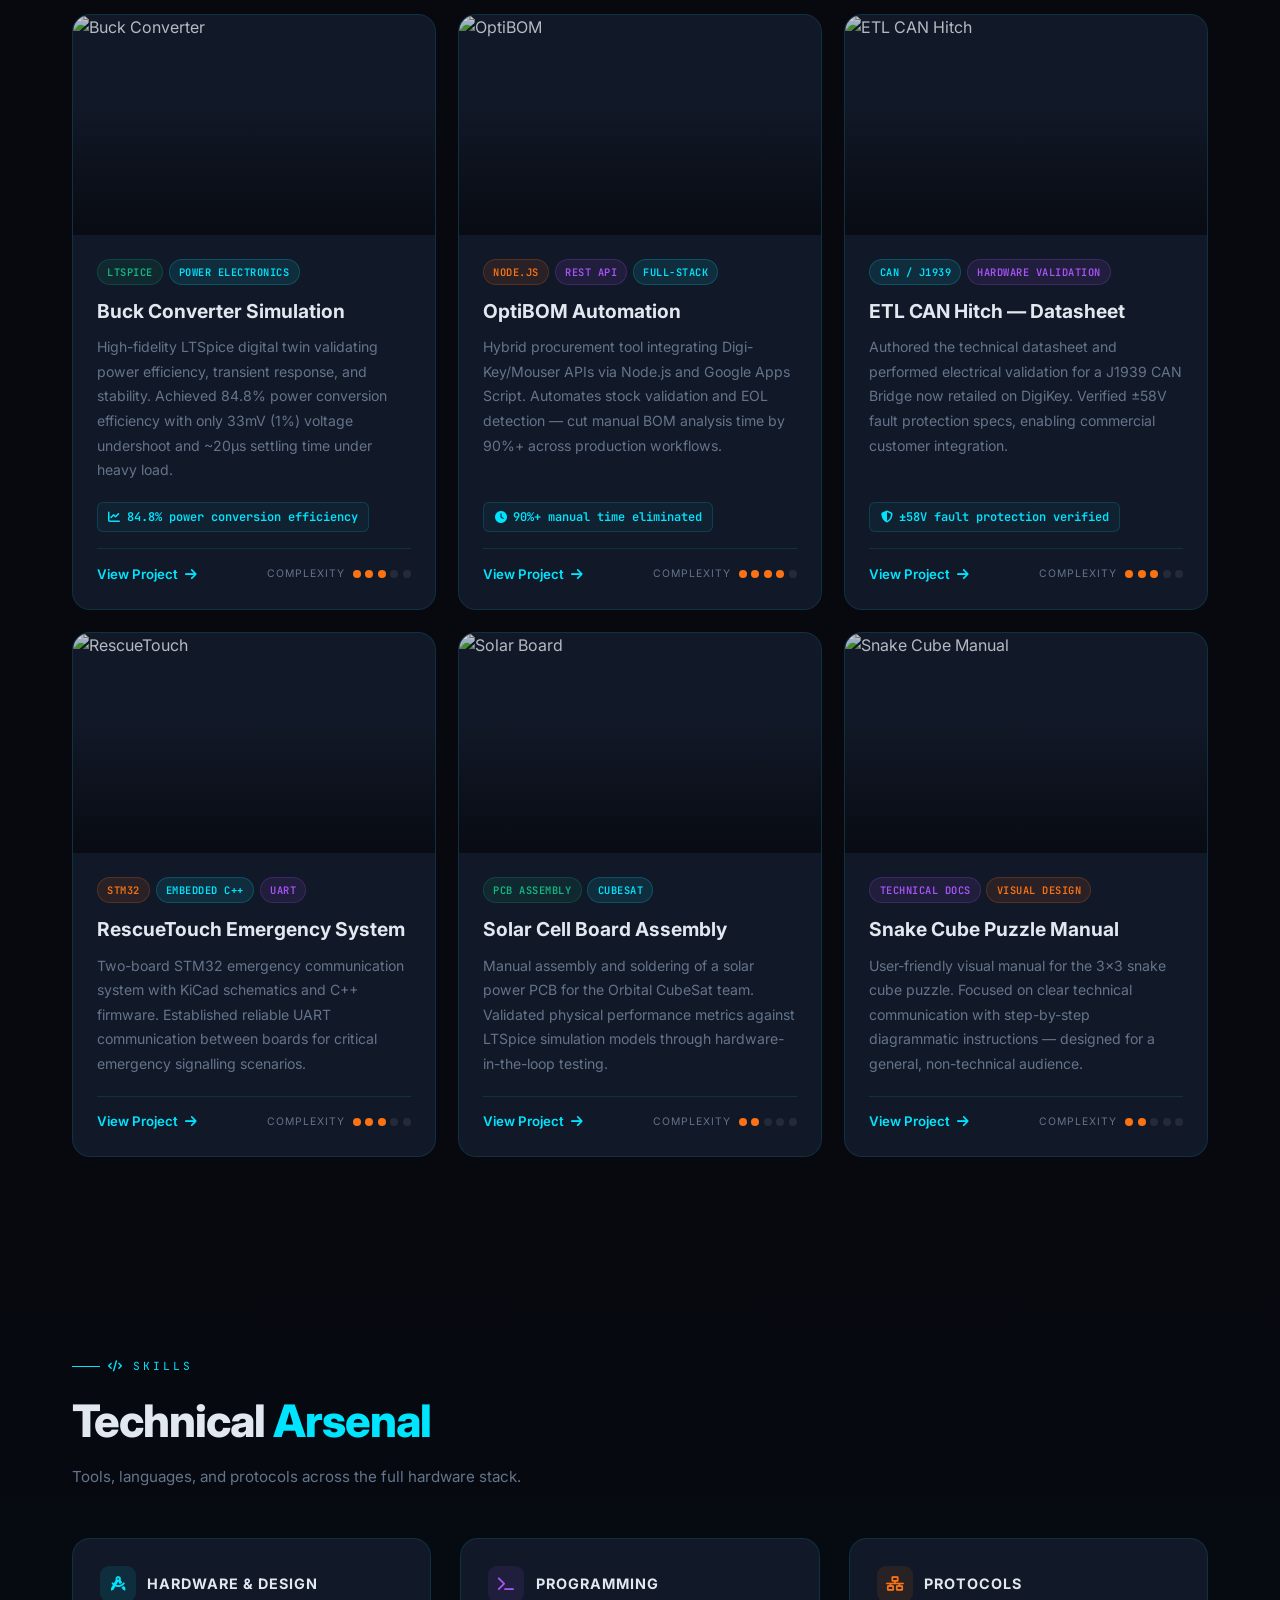
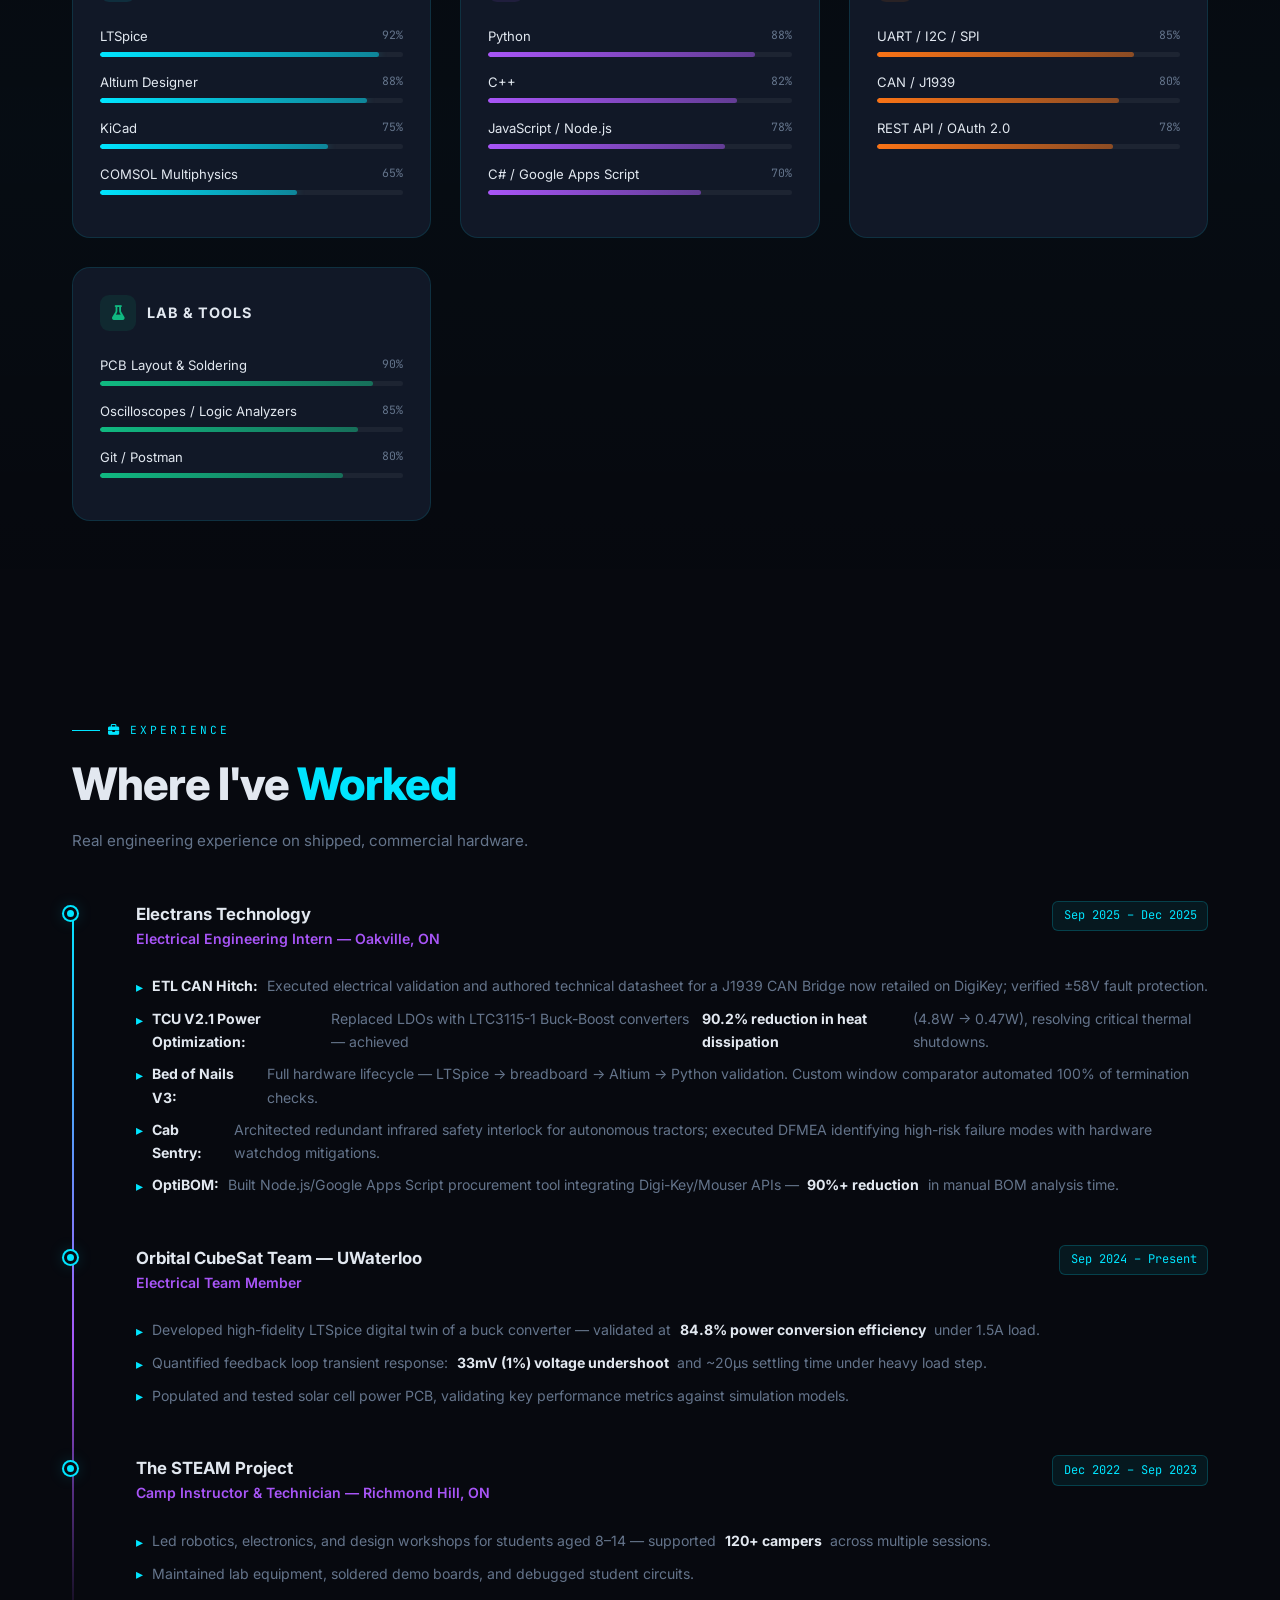
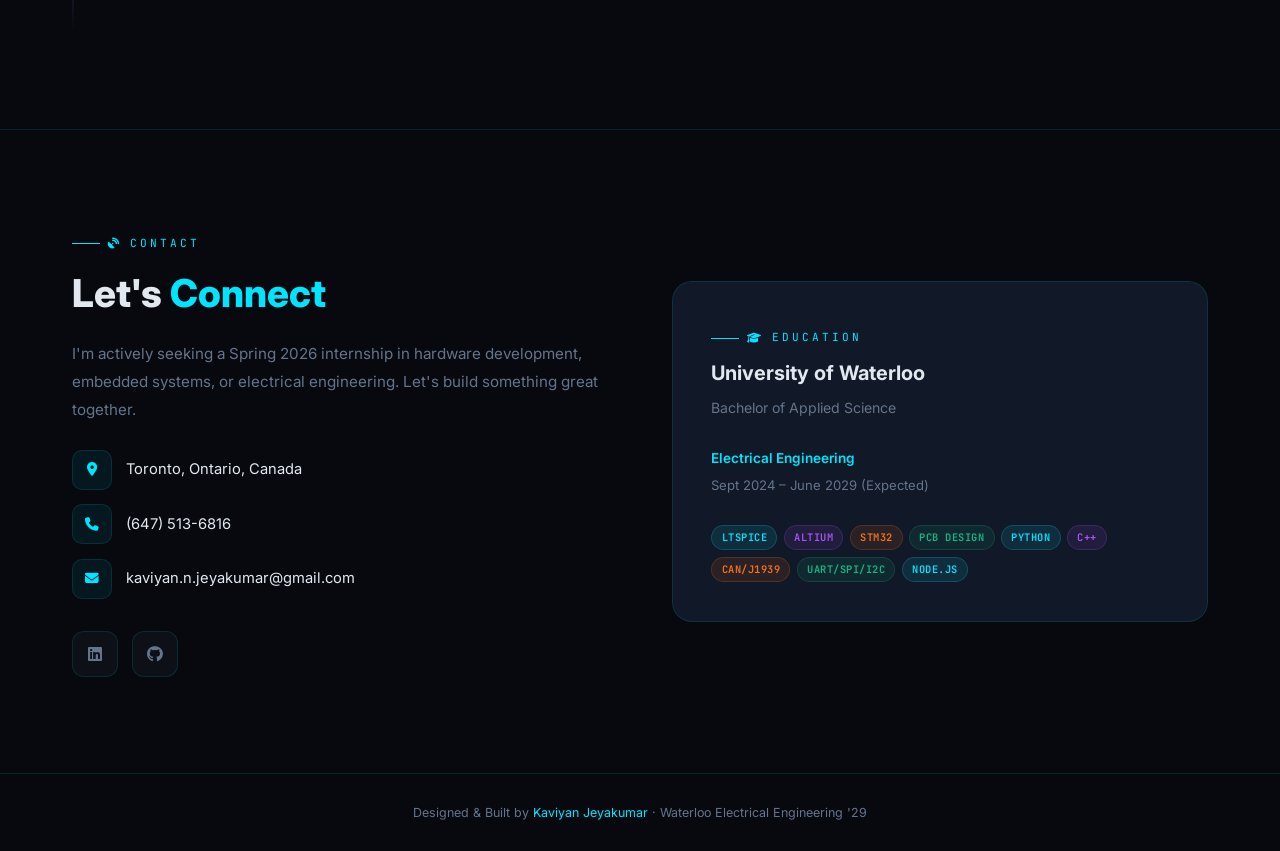
==== commit eb811e06: "Redesign + admin panel" ====
--- a/index.html
+++ b/index.html
@@ -479,6 +479,7 @@
     <div class="sec-tag"><i class="fas fa-microchip"></i> Projects</div>
     <h2 class="sec-title">What I've <span class="hl">Built</span></h2>
     <p class="sec-sub">From concept to validated hardware — real projects with measurable outcomes.</p>
+    <!-- PROJECTS-START -->
     <div class="proj-grid">
 
       <!-- FEATURED -->
@@ -651,6 +652,7 @@
       </article>
 
     </div>
+    <!-- PROJECTS-END -->
   </div>
 </section>
 
@@ -924,6 +926,14 @@
     if (!sec) return;
   });
 }, {passive: true});
+
+// SECRET ADMIN ACCESS — click [KJ] logo 5 times quickly
+let _lc = 0, _lt;
+document.querySelector('.nav-logo').addEventListener('click', () => {
+  _lc++; clearTimeout(_lt);
+  _lt = setTimeout(() => _lc = 0, 1500);
+  if (_lc >= 5) window.location.href = 'admin.html';
+});
 </script>
 </body>
 </html>
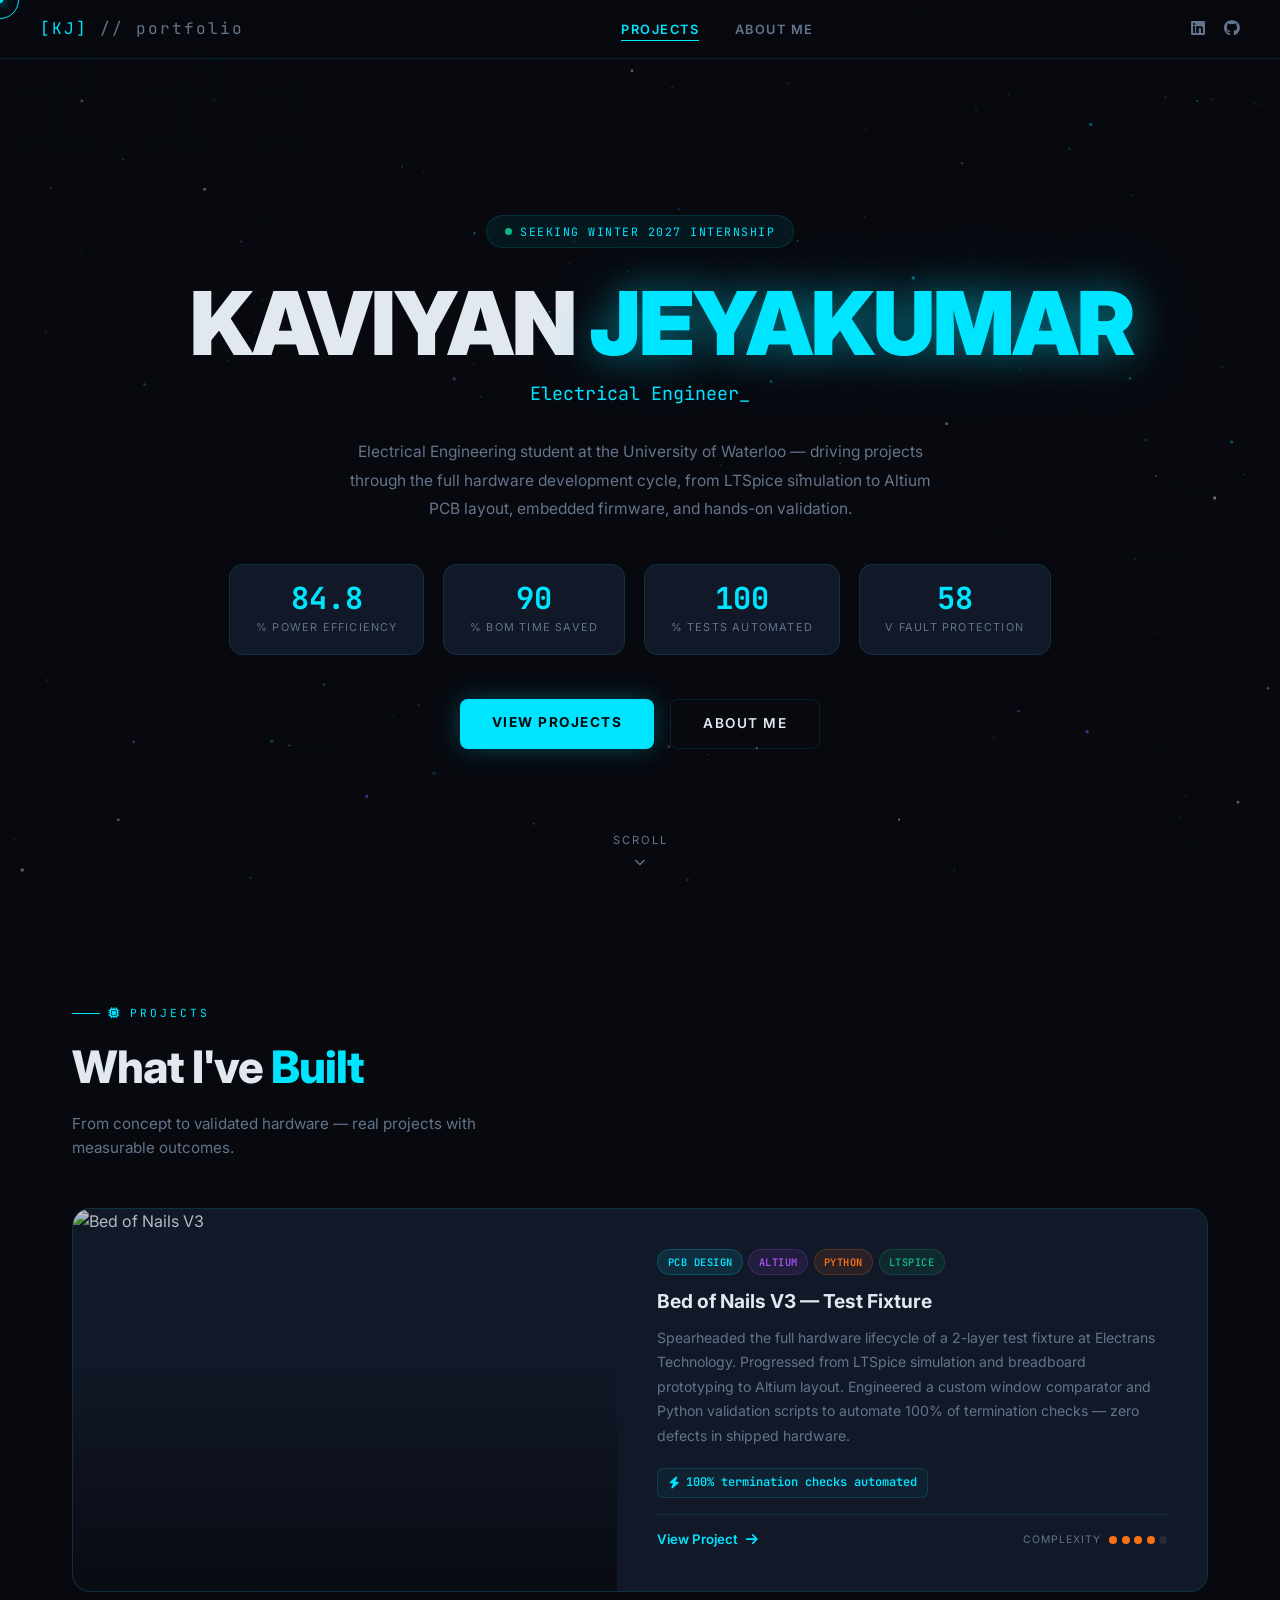
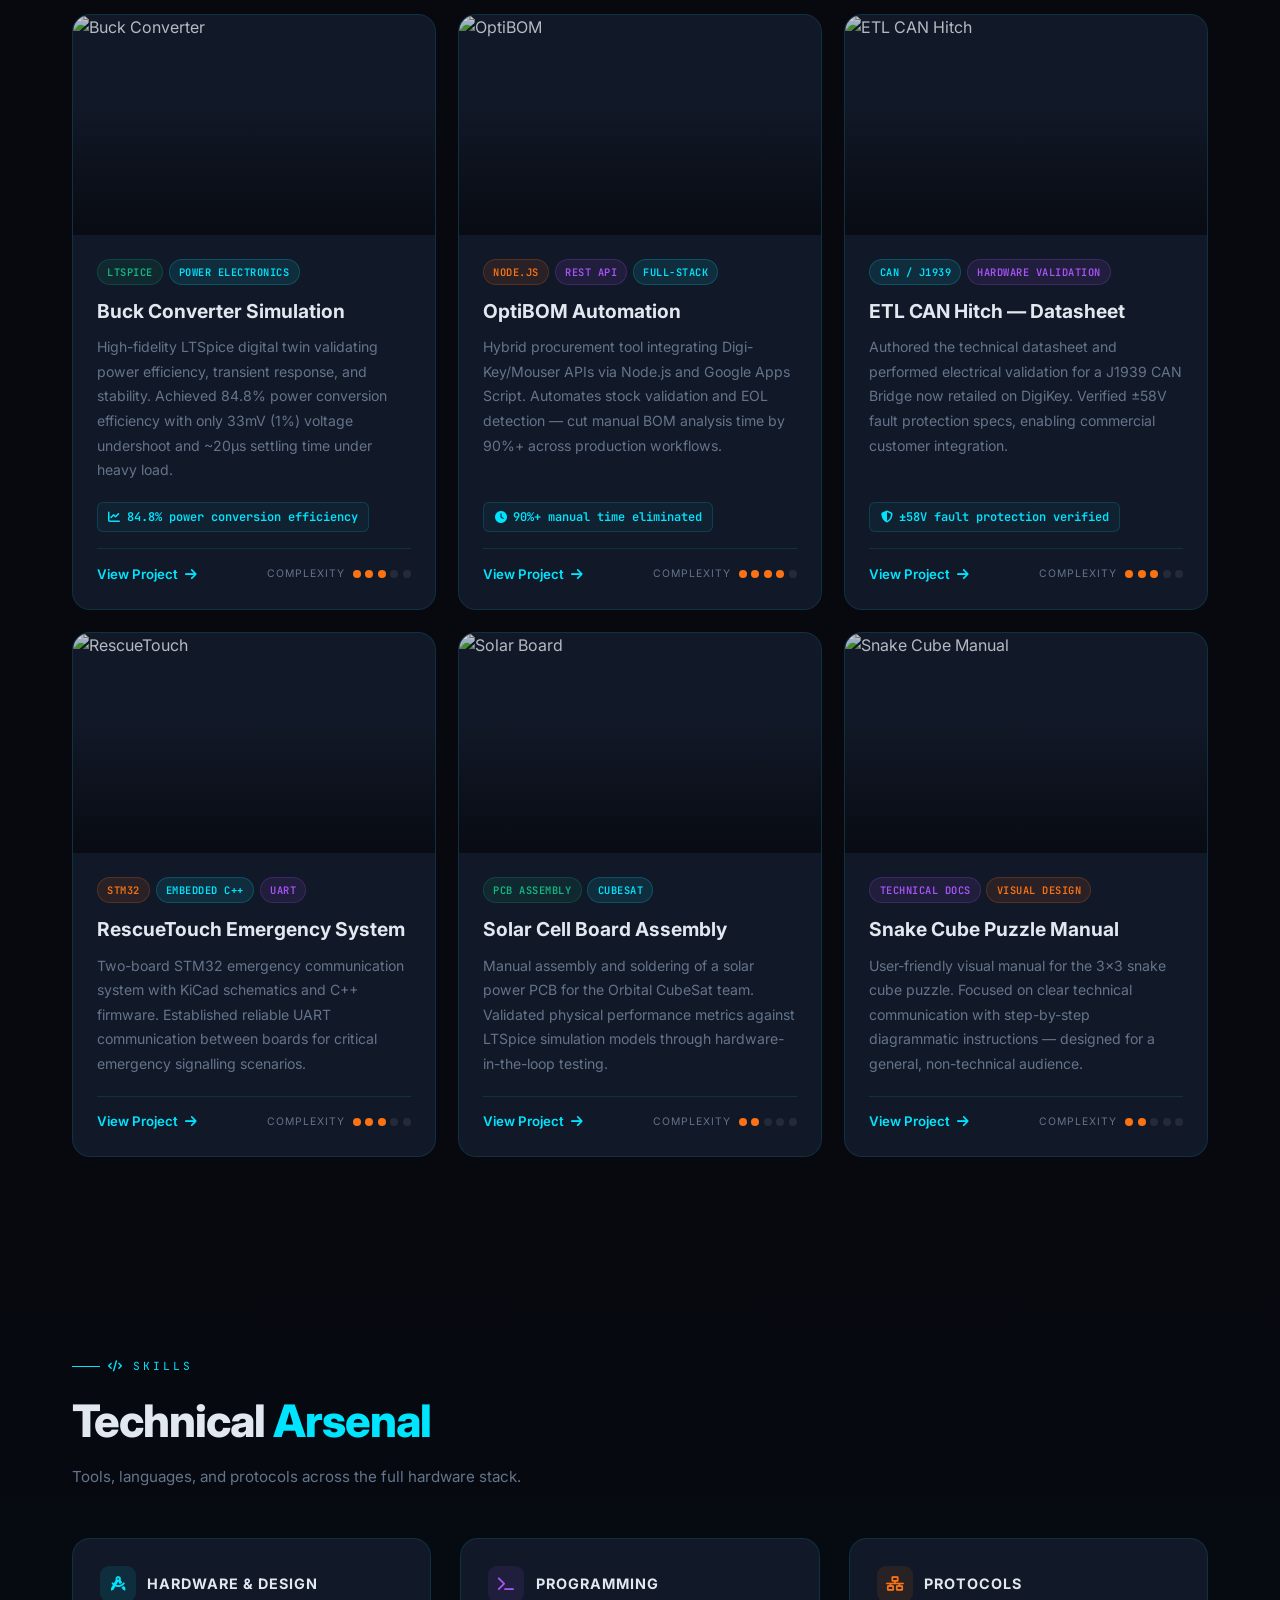
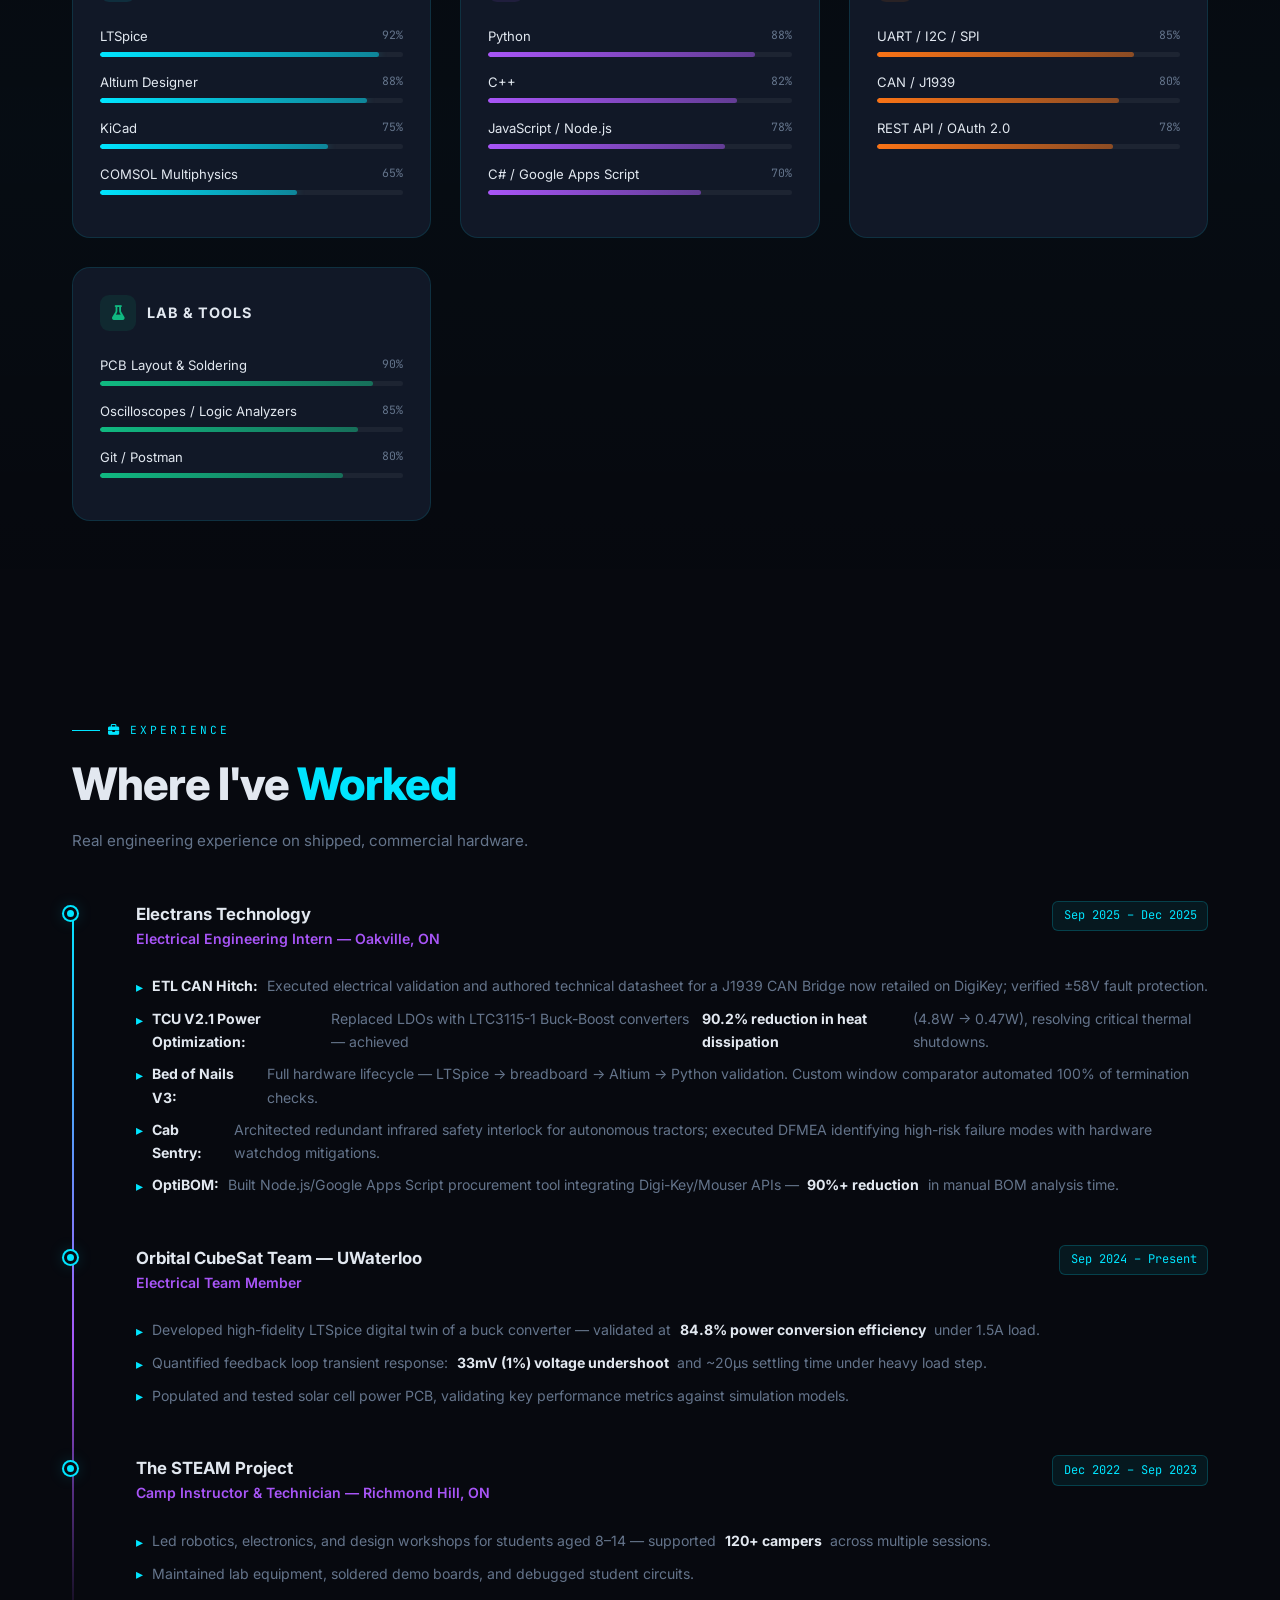
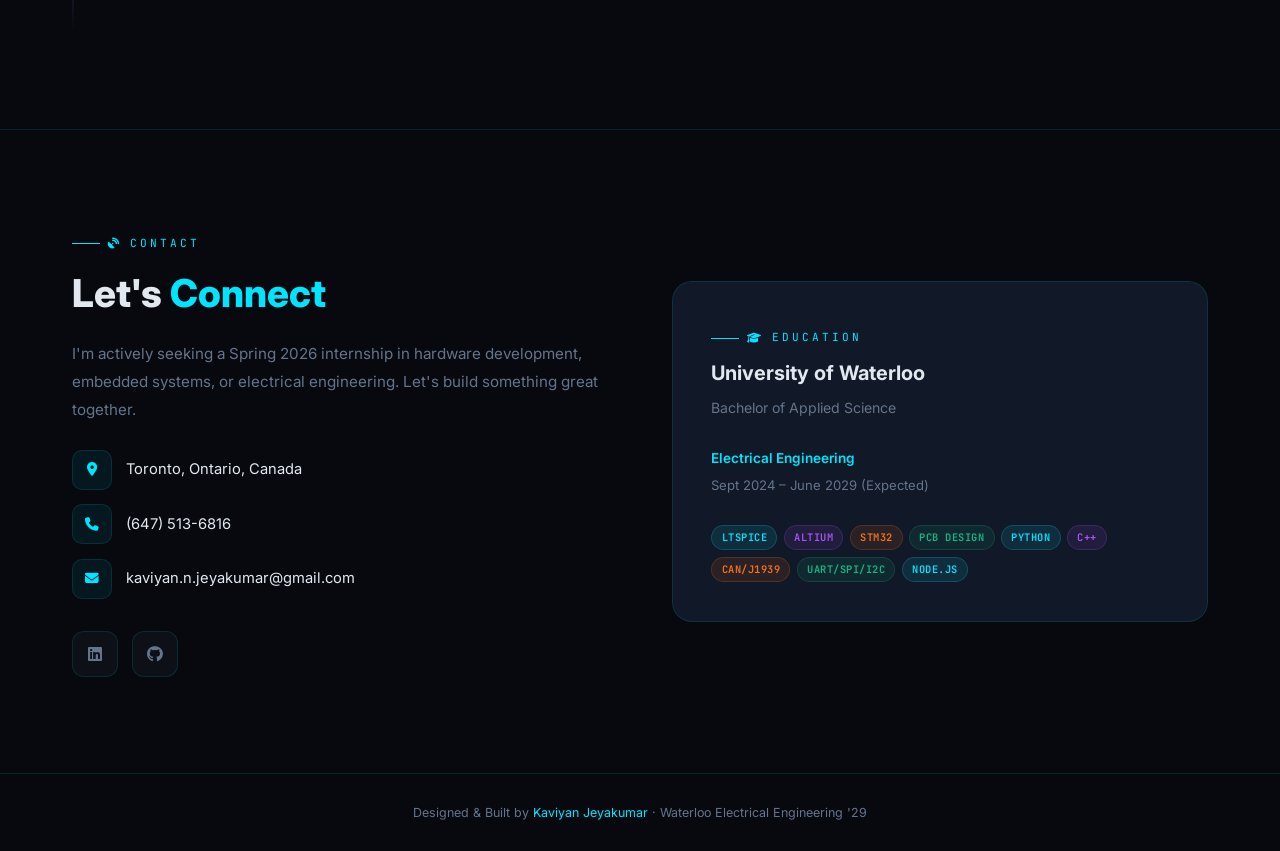
==== commit c9cdbf25: "Updated site customizable" ====
--- a/index.html
+++ b/index.html
@@ -704,6 +704,7 @@
     <div class="sec-tag"><i class="fas fa-briefcase"></i> Experience</div>
     <h2 class="sec-title">Where I've <span class="hl">Worked</span></h2>
     <p class="sec-sub">Real engineering experience on shipped, commercial hardware.</p>
+    <!-- EXPERIENCE-START -->
     <div class="timeline">
 
       <div class="tl-item reveal">
@@ -744,6 +745,7 @@
       </div>
 
     </div>
+    <!-- EXPERIENCE-END -->
   </div>
 </section>
 
@@ -934,6 +936,36 @@
   _lt = setTimeout(() => _lc = 0, 1500);
   if (_lc >= 5) window.location.href = 'admin.html';
 });
+
+// === ADMIN LIVE PREVIEW INJECT ===
+// Reads localStorage set by admin panel and applies changes for instant preview
+(function() {
+  function eh(s){return String(s).replace(/&/g,'&amp;').replace(/</g,'&lt;').replace(/>/g,'&gt;')}
+  // Apply theme
+  try {
+    var a=JSON.parse(localStorage.getItem('kj_appearance')||'null');
+    if(a){
+      var keys={cyan:'--cyan',purple:'--purple',orange:'--orange',green:'--green',bg:'--bg',surface:'--surface',card:'--card',text:'--text',muted:'--muted'};
+      var vars=Object.keys(keys).map(function(k){return a[k]?keys[k]+':'+a[k]:null}).filter(Boolean);
+      if(a.font&&a.font!=='Inter')vars.push("--font:'"+a.font+"',system-ui,sans-serif");
+      var st=document.createElement('style');st.textContent=':root{'+vars.join(';')+'}';
+      document.head.appendChild(st);
+    }
+  }catch(e){}
+  // Apply experience timeline
+  try {
+    var exp=JSON.parse(localStorage.getItem('kj_experience')||'null');
+    if(exp&&exp.length){
+      var tl=document.querySelector('#experience .timeline');
+      if(tl){
+        tl.innerHTML=exp.map(function(item){
+          var bullets=item.bullets.map(function(b){return '<li>'+(b.bold?'<strong>'+eh(b.bold)+'</strong> ':'')+eh(b.text)+'</li>';}).join('');
+          return '<div class="tl-item reveal up"><div class="tl-head"><div><div class="tl-co">'+eh(item.company)+'</div><div class="tl-role">'+eh(item.role)+(item.location?' — '+eh(item.location):'')+'</div></div><span class="tl-date">'+eh(item.date)+'</span></div><ul class="tl-list">'+bullets+'</ul></div>';
+        }).join('');
+      }
+    }
+  }catch(e){}
+})();
 </script>
 </body>
 </html>
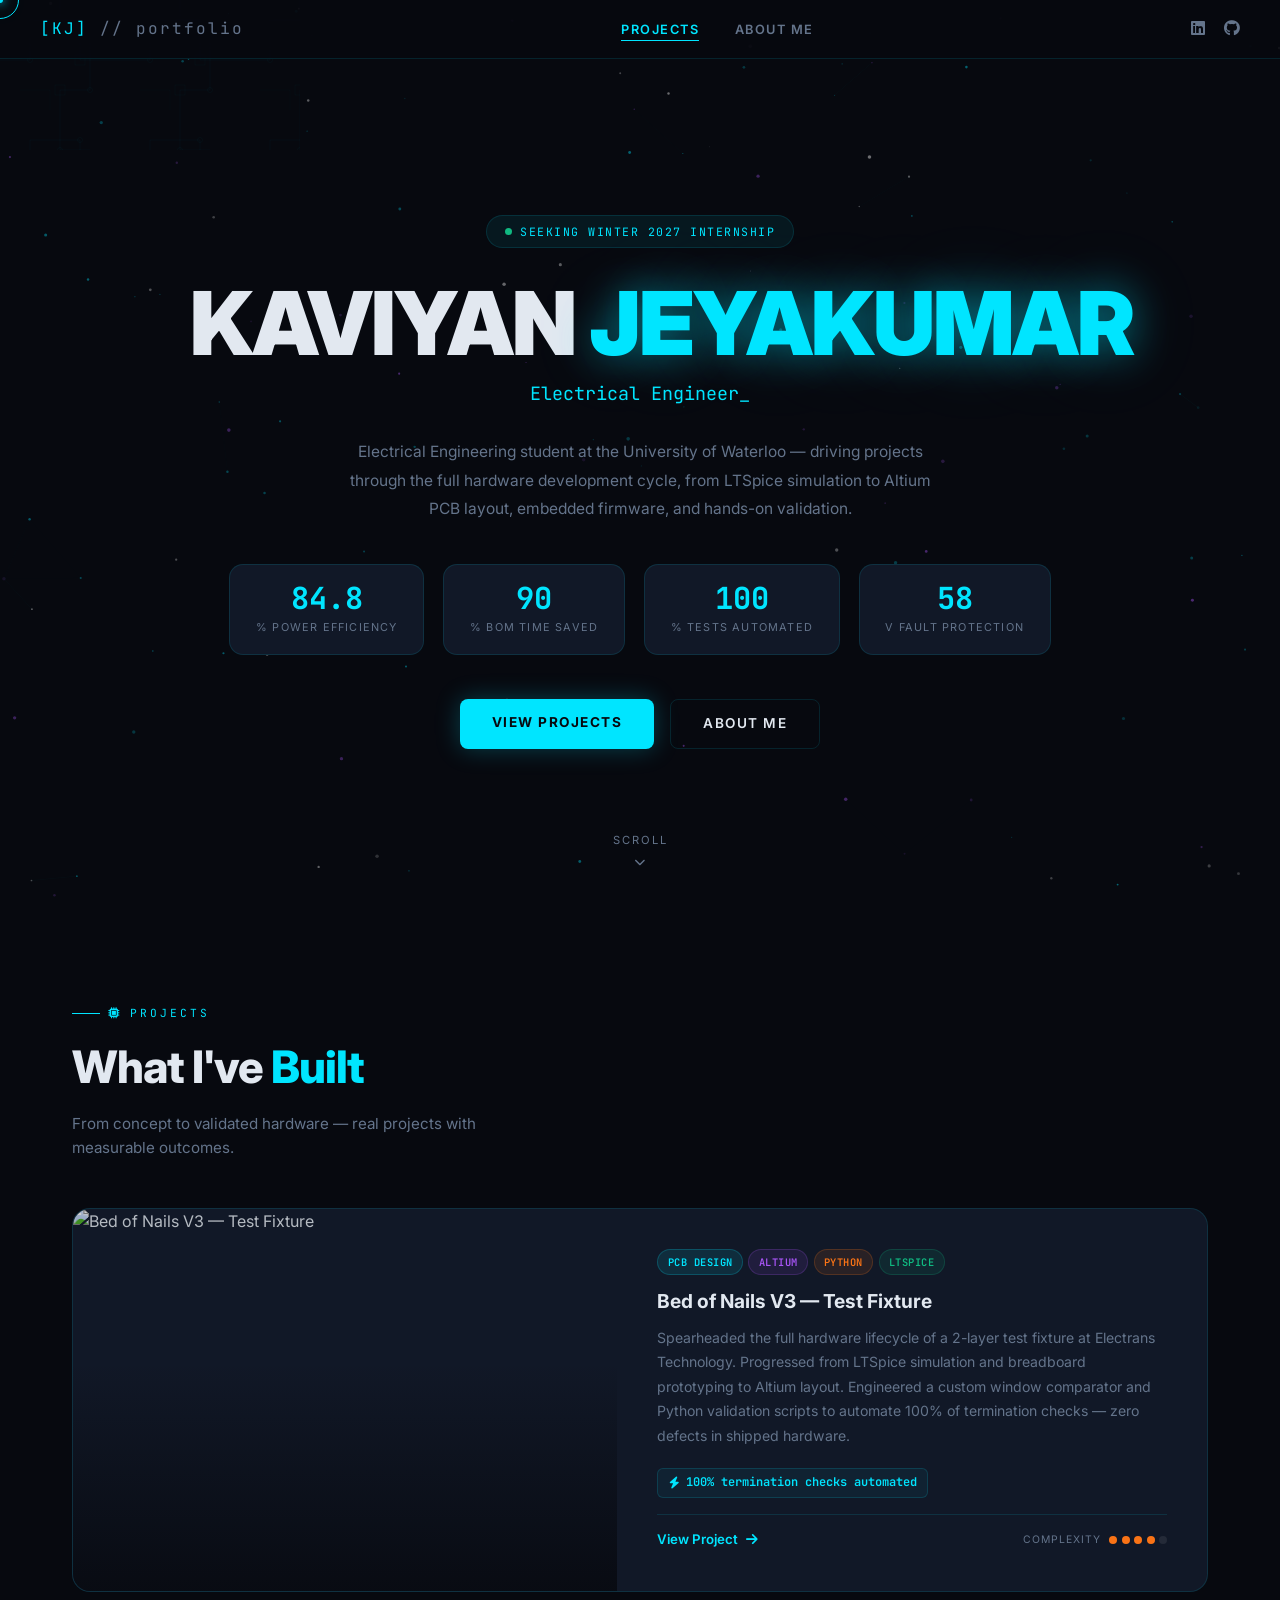
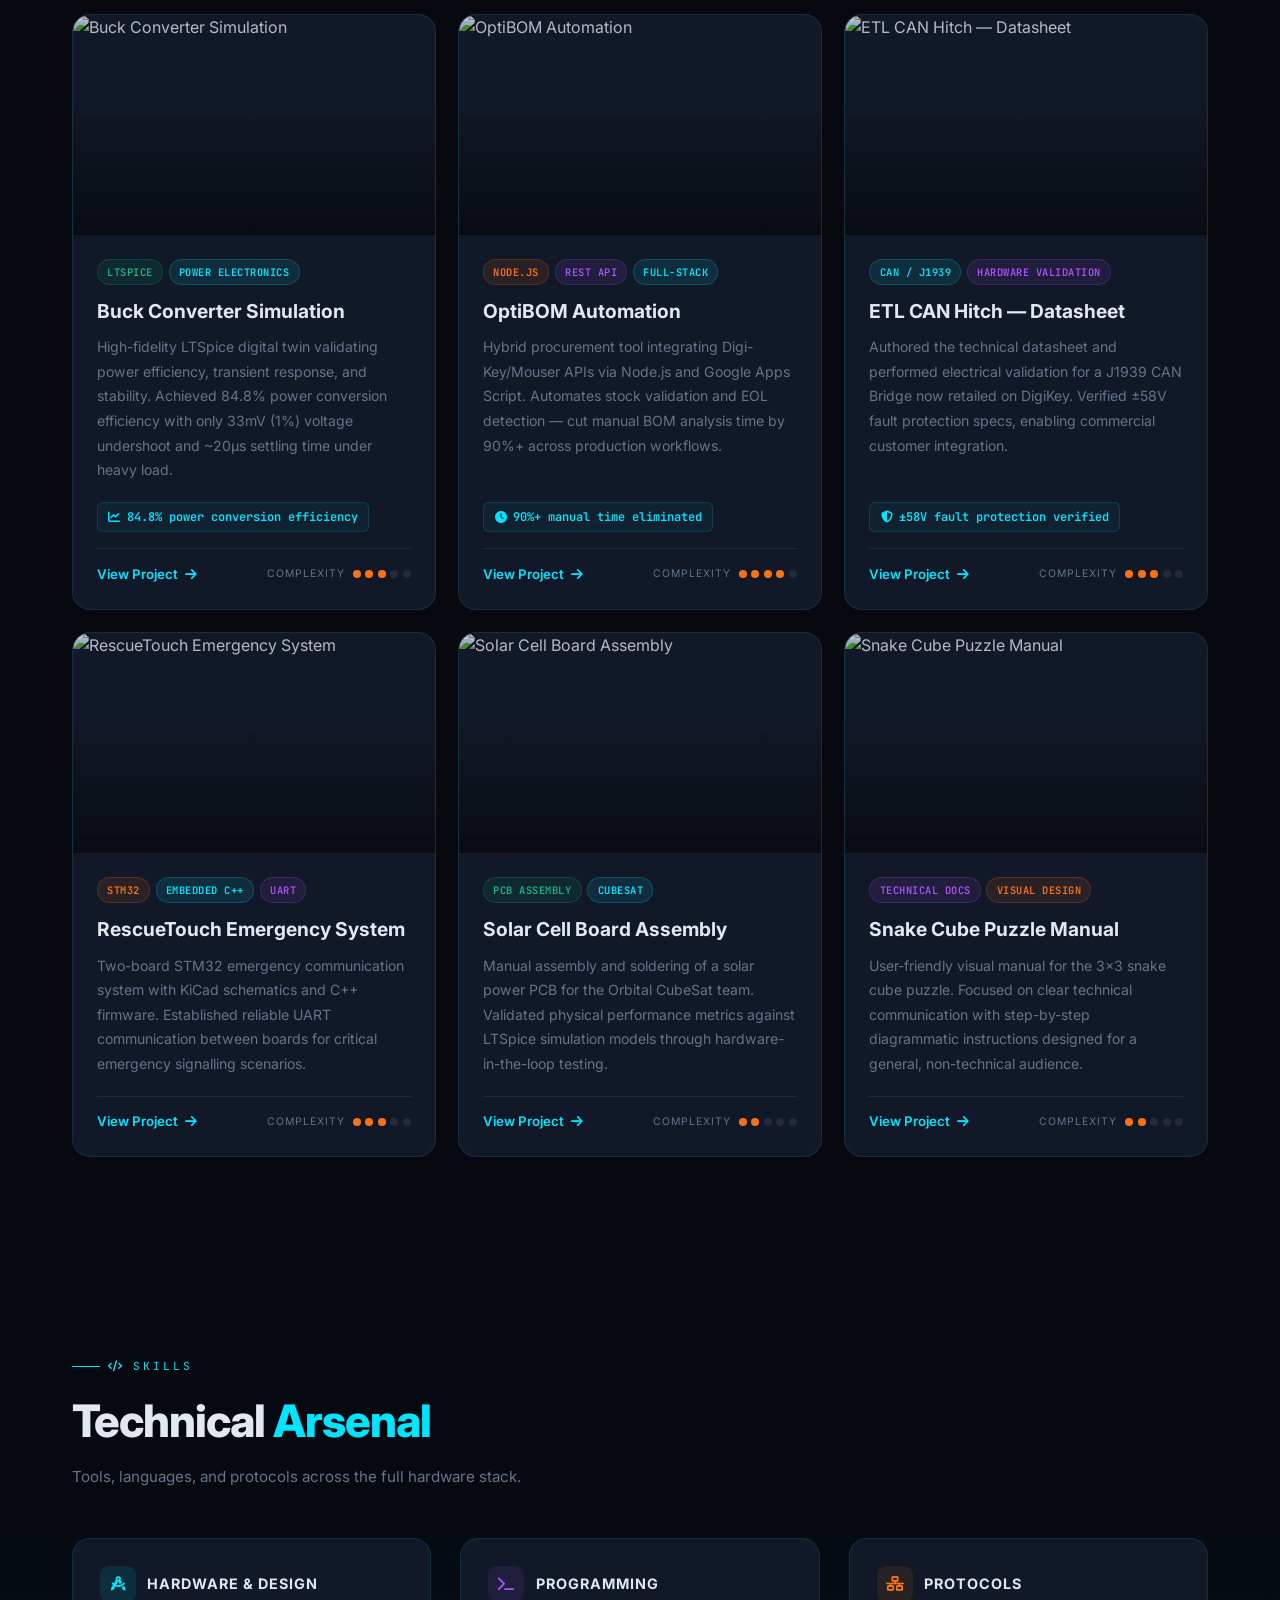
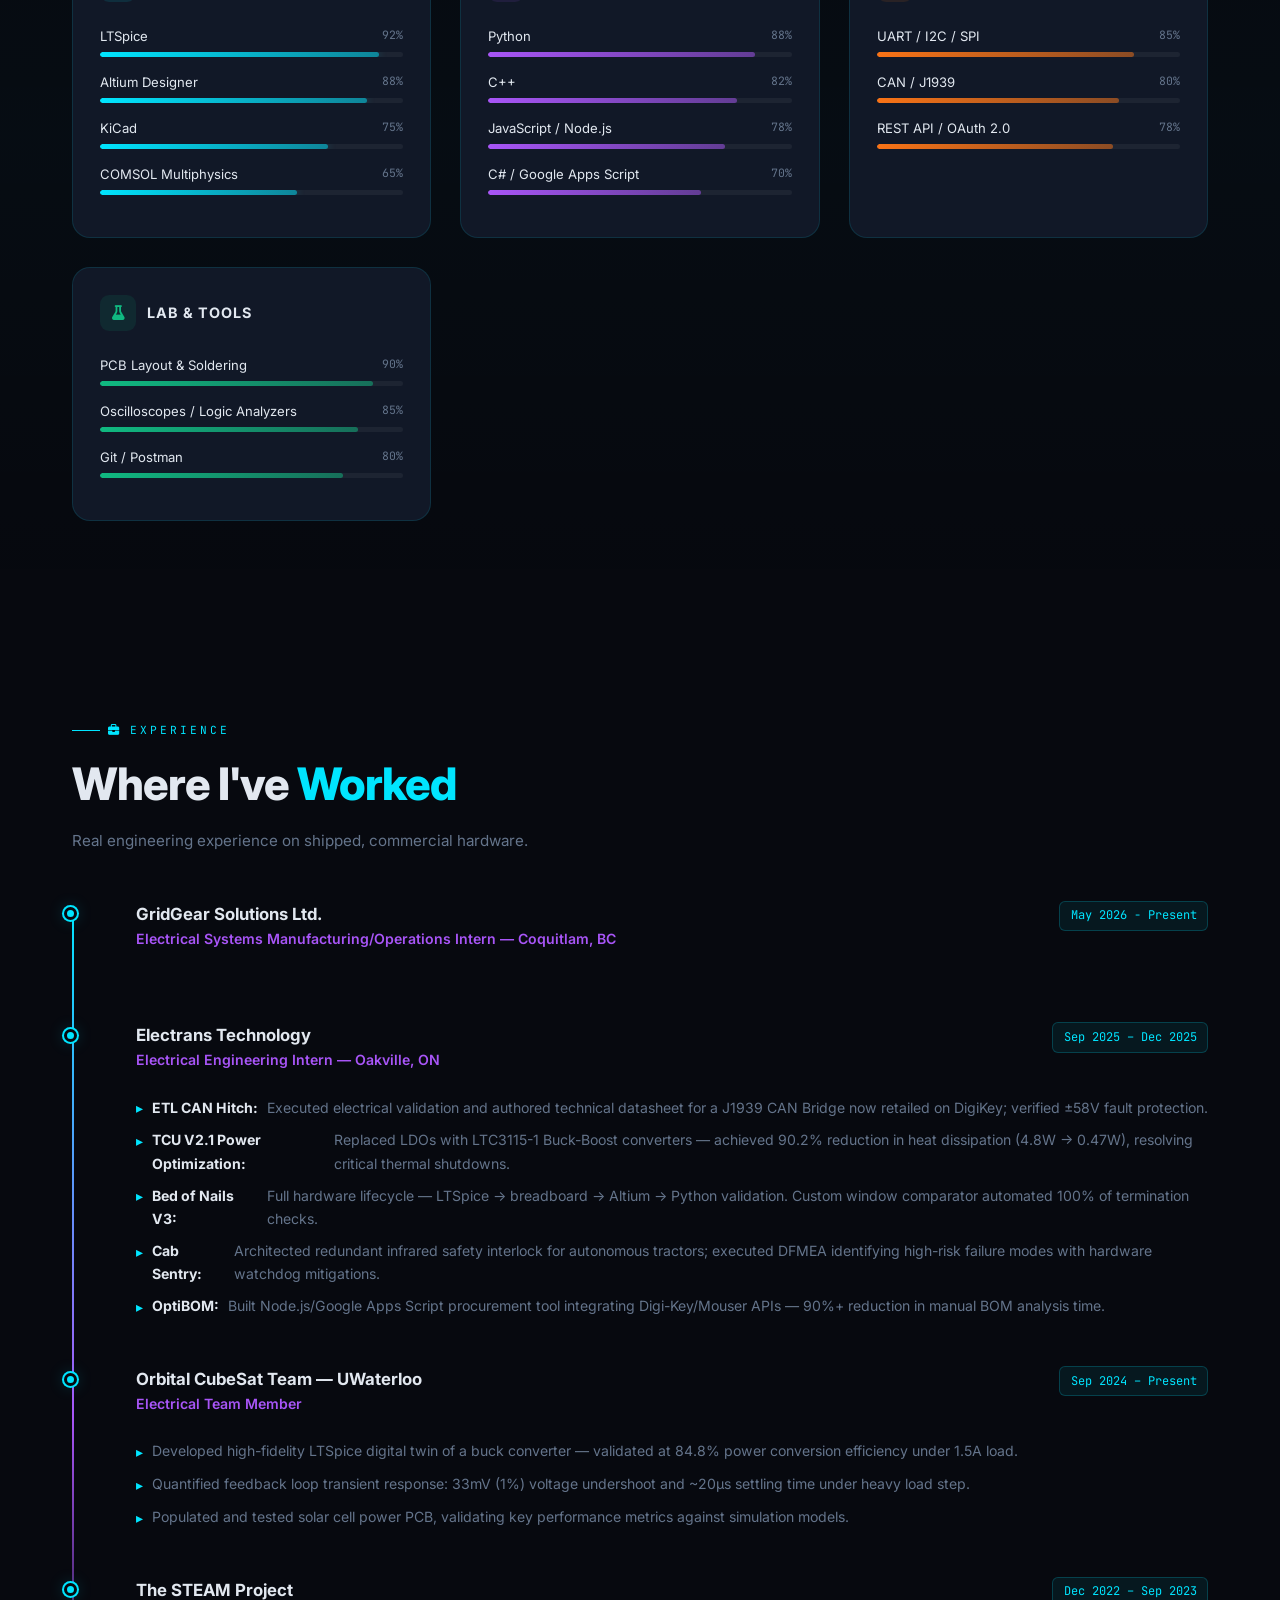
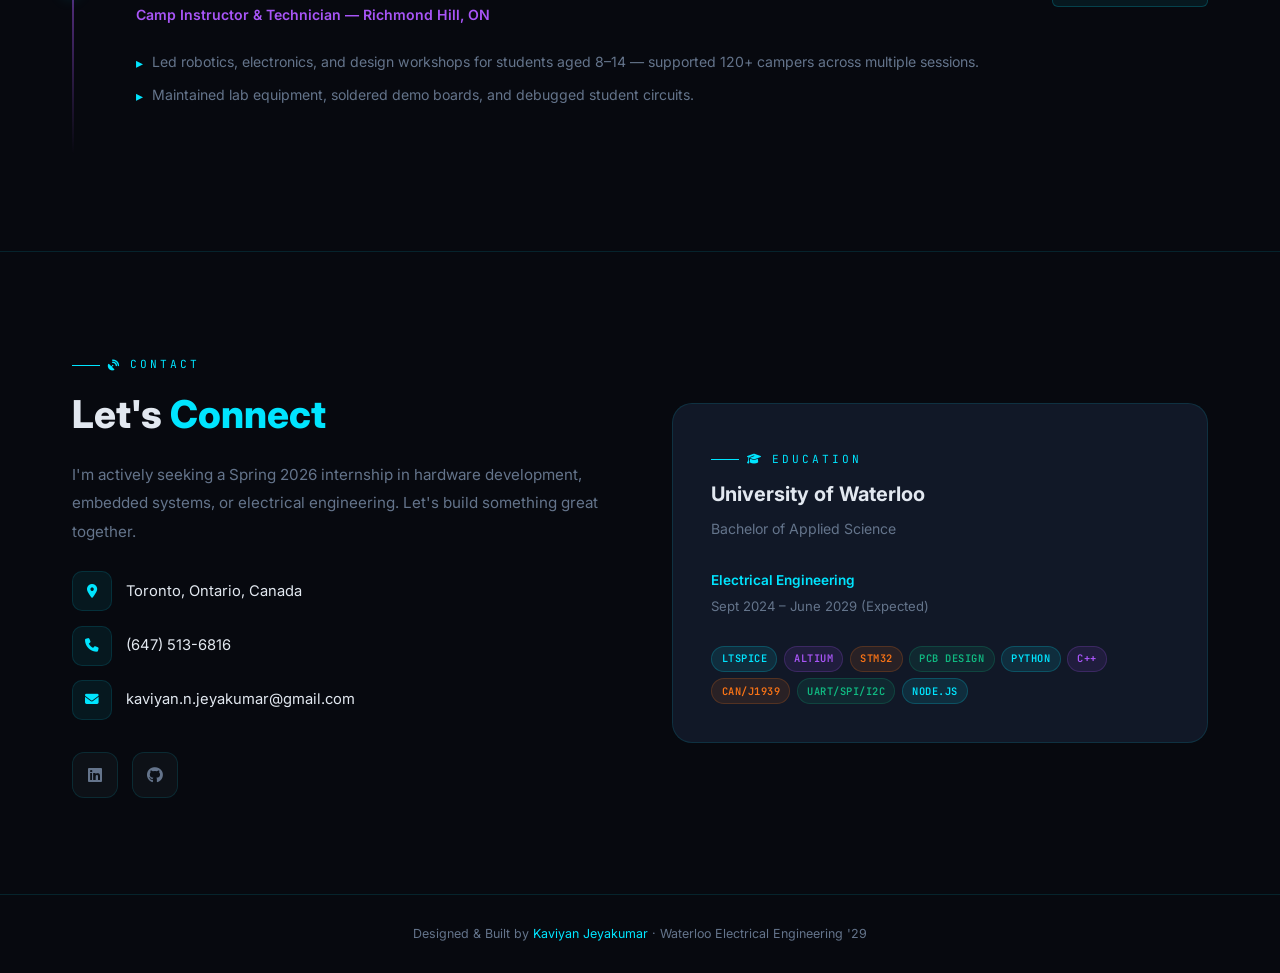
==== commit 97a3b1f1: "Changed about me and added professional experience" ====
--- a/index.html
+++ b/index.html
@@ -404,6 +404,21 @@
       .wrap { padding: 4rem 1.2rem; }
     }
   </style>
+  <!-- KJ-THEME-START -->
+  <style id="kj-theme">
+    :root {
+      --cyan: #00e5ff;
+      --purple: #a855f7;
+      --orange: #f97316;
+      --green: #10b981;
+      --bg: #07090f;
+      --surface: #0d1117;
+      --card: #111827;
+      --text: #e2e8f0;
+      --muted: #64748b;
+    }
+  </style>
+  <!-- KJ-THEME-END -->
 </head>
 <body>
 
@@ -482,171 +497,118 @@
     <!-- PROJECTS-START -->
     <div class="proj-grid">
 
-      <!-- FEATURED -->
       <article class="proj-card featured reveal">
         <div class="proj-img">
-          <img src="https://drive.google.com/thumbnail?id=1wKanGJe3JNhrho25JFkWqPenoO8fvS0U&sz=w1200" alt="Bed of Nails V3">
+          <img src="https://drive.google.com/thumbnail?id=1wKanGJe3JNhrho25JFkWqPenoO8fvS0U&sz=w1200" alt="Bed of Nails V3 — Test Fixture">
           <div class="proj-img-shade"></div>
         </div>
         <div class="proj-body">
-          <div class="tags">
-            <span class="tag tc">PCB Design</span>
-            <span class="tag tp">Altium</span>
-            <span class="tag to">Python</span>
-            <span class="tag tg">LTSpice</span>
-          </div>
+          <div class="tags"><span class="tag tc">PCB Design</span><span class="tag tp">Altium</span><span class="tag to">Python</span><span class="tag tg">LTSpice</span></div>
           <h3 class="proj-title">Bed of Nails V3 — Test Fixture</h3>
           <p class="proj-desc">Spearheaded the full hardware lifecycle of a 2-layer test fixture at Electrans Technology. Progressed from LTSpice simulation and breadboard prototyping to Altium layout. Engineered a custom window comparator and Python validation scripts to automate 100% of termination checks — zero defects in shipped hardware.</p>
           <div><span class="proj-metric"><i class="fas fa-bolt"></i> 100% termination checks automated</span></div>
           <div class="proj-foot">
             <a href="bed_of_nail.html" class="proj-link">View Project <i class="fas fa-arrow-right"></i></a>
-            <div class="diff">
-              <span class="diff-lbl">Complexity</span>
-              <div class="dd on"></div><div class="dd on"></div><div class="dd on"></div><div class="dd on"></div><div class="dd"></div>
-            </div>
+            <div class="diff"><span class="diff-lbl">Complexity</span><div class="dd on"></div><div class="dd on"></div><div class="dd on"></div><div class="dd on"></div><div class="dd"></div></div>
           </div>
         </div>
       </article>
 
-      <!-- BUCK CONVERTER -->
       <article class="proj-card reveal">
         <div class="proj-img">
-          <img src="https://www.analog.com/en/_/media/analog/en/evaluation-board-images/images/dc1895a-4.gif" alt="Buck Converter">
+          <img src="https://www.analog.com/en/_/media/analog/en/evaluation-board-images/images/dc1895a-4.gif" alt="Buck Converter Simulation">
           <div class="proj-img-shade"></div>
         </div>
         <div class="proj-body">
-          <div class="tags">
-            <span class="tag tg">LTSpice</span>
-            <span class="tag tc">Power Electronics</span>
-          </div>
+          <div class="tags"><span class="tag tg">LTSpice</span><span class="tag tc">Power Electronics</span></div>
           <h3 class="proj-title">Buck Converter Simulation</h3>
           <p class="proj-desc">High-fidelity LTSpice digital twin validating power efficiency, transient response, and stability. Achieved 84.8% power conversion efficiency with only 33mV (1%) voltage undershoot and ~20µs settling time under heavy load.</p>
           <div><span class="proj-metric"><i class="fas fa-chart-line"></i> 84.8% power conversion efficiency</span></div>
           <div class="proj-foot">
             <a href="buck_converter.html" class="proj-link">View Project <i class="fas fa-arrow-right"></i></a>
-            <div class="diff">
-              <span class="diff-lbl">Complexity</span>
-              <div class="dd on"></div><div class="dd on"></div><div class="dd on"></div><div class="dd"></div><div class="dd"></div>
-            </div>
+            <div class="diff"><span class="diff-lbl">Complexity</span><div class="dd on"></div><div class="dd on"></div><div class="dd on"></div><div class="dd"></div><div class="dd"></div></div>
           </div>
         </div>
       </article>
 
-      <!-- OPTIBOM -->
       <article class="proj-card reveal">
         <div class="proj-img">
-          <img src="https://drive.google.com/thumbnail?id=1I5PhdtGdvVi-_GY5KUlPzf_DXpnJo0-z&sz=w800" alt="OptiBOM">
+          <img src="https://drive.google.com/thumbnail?id=1I5PhdtGdvVi-_GY5KUlPzf_DXpnJo0-z&sz=w800" alt="OptiBOM Automation">
           <div class="proj-img-shade"></div>
         </div>
         <div class="proj-body">
-          <div class="tags">
-            <span class="tag to">Node.js</span>
-            <span class="tag tp">REST API</span>
-            <span class="tag tc">Full-Stack</span>
-          </div>
+          <div class="tags"><span class="tag to">Node.js</span><span class="tag tp">REST API</span><span class="tag tc">Full-Stack</span></div>
           <h3 class="proj-title">OptiBOM Automation</h3>
           <p class="proj-desc">Hybrid procurement tool integrating Digi-Key/Mouser APIs via Node.js and Google Apps Script. Automates stock validation and EOL detection — cut manual BOM analysis time by 90%+ across production workflows.</p>
           <div><span class="proj-metric"><i class="fas fa-clock"></i> 90%+ manual time eliminated</span></div>
           <div class="proj-foot">
             <a href="optibom.html" class="proj-link">View Project <i class="fas fa-arrow-right"></i></a>
-            <div class="diff">
-              <span class="diff-lbl">Complexity</span>
-              <div class="dd on"></div><div class="dd on"></div><div class="dd on"></div><div class="dd on"></div><div class="dd"></div>
-            </div>
+            <div class="diff"><span class="diff-lbl">Complexity</span><div class="dd on"></div><div class="dd on"></div><div class="dd on"></div><div class="dd on"></div><div class="dd"></div></div>
           </div>
         </div>
       </article>
 
-      <!-- ETL CAN HITCH -->
       <article class="proj-card reveal">
         <div class="proj-img">
-          <img src="https://drive.google.com/thumbnail?id=1qvg4v8J0nKFsNL8eiBpOLwArg9dKgDT9&sz=w800" alt="ETL CAN Hitch">
+          <img src="https://drive.google.com/thumbnail?id=1qvg4v8J0nKFsNL8eiBpOLwArg9dKgDT9&sz=w800" alt="ETL CAN Hitch — Datasheet">
           <div class="proj-img-shade"></div>
         </div>
         <div class="proj-body">
-          <div class="tags">
-            <span class="tag tc">CAN / J1939</span>
-            <span class="tag tp">Hardware Validation</span>
-          </div>
+          <div class="tags"><span class="tag tc">CAN / J1939</span><span class="tag tp">Hardware Validation</span></div>
           <h3 class="proj-title">ETL CAN Hitch — Datasheet</h3>
           <p class="proj-desc">Authored the technical datasheet and performed electrical validation for a J1939 CAN Bridge now retailed on DigiKey. Verified ±58V fault protection specs, enabling commercial customer integration.</p>
           <div><span class="proj-metric"><i class="fas fa-shield-alt"></i> ±58V fault protection verified</span></div>
           <div class="proj-foot">
             <a href="ecrb_datasheet.html" class="proj-link">View Project <i class="fas fa-arrow-right"></i></a>
-            <div class="diff">
-              <span class="diff-lbl">Complexity</span>
-              <div class="dd on"></div><div class="dd on"></div><div class="dd on"></div><div class="dd"></div><div class="dd"></div>
-            </div>
+            <div class="diff"><span class="diff-lbl">Complexity</span><div class="dd on"></div><div class="dd on"></div><div class="dd on"></div><div class="dd"></div><div class="dd"></div></div>
           </div>
         </div>
       </article>
 
-      <!-- RESCUETOUCH -->
       <article class="proj-card reveal">
         <div class="proj-img">
-          <img src="https://m.media-amazon.com/images/I/61DX7isVBBL._UF894,1000_QL80_.jpg" alt="RescueTouch">
+          <img src="https://m.media-amazon.com/images/I/61DX7isVBBL._UF894,1000_QL80_.jpg" alt="RescueTouch Emergency System">
           <div class="proj-img-shade"></div>
         </div>
         <div class="proj-body">
-          <div class="tags">
-            <span class="tag to">STM32</span>
-            <span class="tag tc">Embedded C++</span>
-            <span class="tag tp">UART</span>
-          </div>
+          <div class="tags"><span class="tag to">STM32</span><span class="tag tc">Embedded C++</span><span class="tag tp">UART</span></div>
           <h3 class="proj-title">RescueTouch Emergency System</h3>
           <p class="proj-desc">Two-board STM32 emergency communication system with KiCad schematics and C++ firmware. Established reliable UART communication between boards for critical emergency signalling scenarios.</p>
           <div class="proj-foot">
             <a href="rescue_touch.html" class="proj-link">View Project <i class="fas fa-arrow-right"></i></a>
-            <div class="diff">
-              <span class="diff-lbl">Complexity</span>
-              <div class="dd on"></div><div class="dd on"></div><div class="dd on"></div><div class="dd"></div><div class="dd"></div>
-            </div>
+            <div class="diff"><span class="diff-lbl">Complexity</span><div class="dd on"></div><div class="dd on"></div><div class="dd on"></div><div class="dd"></div><div class="dd"></div></div>
           </div>
         </div>
       </article>
 
-      <!-- SOLAR BOARD -->
       <article class="proj-card reveal">
         <div class="proj-img">
-          <img src="https://nanoavionics.com/wp-content/uploads/2025/04/nanoavionics-smallsat-small-satellite-microsatellite-aluminium-honeycomb-carbon-fiber-double-deployable-solar-panels.jpg" alt="Solar Board">
+          <img src="https://nanoavionics.com/wp-content/uploads/2025/04/nanoavionics-smallsat-small-satellite-microsatellite-aluminium-honeycomb-carbon-fiber-double-deployable-solar-panels.jpg" alt="Solar Cell Board Assembly">
           <div class="proj-img-shade"></div>
         </div>
         <div class="proj-body">
-          <div class="tags">
-            <span class="tag tg">PCB Assembly</span>
-            <span class="tag tc">CubeSat</span>
-          </div>
+          <div class="tags"><span class="tag tg">PCB Assembly</span><span class="tag tc">CubeSat</span></div>
           <h3 class="proj-title">Solar Cell Board Assembly</h3>
           <p class="proj-desc">Manual assembly and soldering of a solar power PCB for the Orbital CubeSat team. Validated physical performance metrics against LTSpice simulation models through hardware-in-the-loop testing.</p>
           <div class="proj-foot">
             <a href="solar_board.html" class="proj-link">View Project <i class="fas fa-arrow-right"></i></a>
-            <div class="diff">
-              <span class="diff-lbl">Complexity</span>
-              <div class="dd on"></div><div class="dd on"></div><div class="dd"></div><div class="dd"></div><div class="dd"></div>
-            </div>
+            <div class="diff"><span class="diff-lbl">Complexity</span><div class="dd on"></div><div class="dd on"></div><div class="dd"></div><div class="dd"></div><div class="dd"></div></div>
           </div>
         </div>
       </article>
 
-      <!-- SNAKE CUBE -->
       <article class="proj-card reveal">
         <div class="proj-img">
-          <img src="https://www.mastermindtoys.com/cdn/shop/files/110315_1_1200x.jpg?v=1742530275" alt="Snake Cube Manual">
+          <img src="https://www.mastermindtoys.com/cdn/shop/files/110315_1_1200x.jpg?v=1742530275" alt="Snake Cube Puzzle Manual">
           <div class="proj-img-shade"></div>
         </div>
         <div class="proj-body">
-          <div class="tags">
-            <span class="tag tp">Technical Docs</span>
-            <span class="tag to">Visual Design</span>
-          </div>
+          <div class="tags"><span class="tag tp">Technical Docs</span><span class="tag to">Visual Design</span></div>
           <h3 class="proj-title">Snake Cube Puzzle Manual</h3>
-          <p class="proj-desc">User-friendly visual manual for the 3x3 snake cube puzzle. Focused on clear technical communication with step-by-step diagrammatic instructions — designed for a general, non-technical audience.</p>
+          <p class="proj-desc">User-friendly visual manual for the 3×3 snake cube puzzle. Focused on clear technical communication with step-by-step diagrammatic instructions designed for a general, non-technical audience.</p>
           <div class="proj-foot">
             <a href="cube_manual.html" class="proj-link">View Project <i class="fas fa-arrow-right"></i></a>
-            <div class="diff">
-              <span class="diff-lbl">Complexity</span>
-              <div class="dd on"></div><div class="dd on"></div><div class="dd"></div><div class="dd"></div><div class="dd"></div>
-            </div>
+            <div class="diff"><span class="diff-lbl">Complexity</span><div class="dd on"></div><div class="dd on"></div><div class="dd"></div><div class="dd"></div><div class="dd"></div></div>
           </div>
         </div>
       </article>
@@ -709,15 +671,25 @@
 
       <div class="tl-item reveal">
         <div class="tl-head">
+          <div><div class="tl-co">GridGear Solutions Ltd.</div><div class="tl-role">Electrical Systems Manufacturing/Operations Intern — Coquitlam, BC</div></div>
+          <span class="tl-date">May 2026 - Present</span>
+        </div>
+        <ul class="tl-list">
+
+        </ul>
+      </div>
+
+      <div class="tl-item reveal">
+        <div class="tl-head">
           <div><div class="tl-co">Electrans Technology</div><div class="tl-role">Electrical Engineering Intern — Oakville, ON</div></div>
           <span class="tl-date">Sep 2025 – Dec 2025</span>
         </div>
         <ul class="tl-list">
           <li><strong>ETL CAN Hitch:</strong> Executed electrical validation and authored technical datasheet for a J1939 CAN Bridge now retailed on DigiKey; verified ±58V fault protection.</li>
-          <li><strong>TCU V2.1 Power Optimization:</strong> Replaced LDOs with LTC3115-1 Buck-Boost converters — achieved <strong>90.2% reduction in heat dissipation</strong> (4.8W → 0.47W), resolving critical thermal shutdowns.</li>
+          <li><strong>TCU V2.1 Power Optimization:</strong> Replaced LDOs with LTC3115-1 Buck-Boost converters — achieved 90.2% reduction in heat dissipation (4.8W → 0.47W), resolving critical thermal shutdowns.</li>
           <li><strong>Bed of Nails V3:</strong> Full hardware lifecycle — LTSpice → breadboard → Altium → Python validation. Custom window comparator automated 100% of termination checks.</li>
           <li><strong>Cab Sentry:</strong> Architected redundant infrared safety interlock for autonomous tractors; executed DFMEA identifying high-risk failure modes with hardware watchdog mitigations.</li>
-          <li><strong>OptiBOM:</strong> Built Node.js/Google Apps Script procurement tool integrating Digi-Key/Mouser APIs — <strong>90%+ reduction</strong> in manual BOM analysis time.</li>
+          <li><strong>OptiBOM:</strong> Built Node.js/Google Apps Script procurement tool integrating Digi-Key/Mouser APIs — 90%+ reduction in manual BOM analysis time.</li>
         </ul>
       </div>
 
@@ -727,19 +699,19 @@
           <span class="tl-date">Sep 2024 – Present</span>
         </div>
         <ul class="tl-list">
-          <li>Developed high-fidelity LTSpice digital twin of a buck converter — validated at <strong>84.8% power conversion efficiency</strong> under 1.5A load.</li>
-          <li>Quantified feedback loop transient response: <strong>33mV (1%) voltage undershoot</strong> and ~20µs settling time under heavy load step.</li>
+          <li>Developed high-fidelity LTSpice digital twin of a buck converter — validated at 84.8% power conversion efficiency under 1.5A load.</li>
+          <li>Quantified feedback loop transient response: 33mV (1%) voltage undershoot and ~20µs settling time under heavy load step.</li>
           <li>Populated and tested solar cell power PCB, validating key performance metrics against simulation models.</li>
         </ul>
       </div>
 
       <div class="tl-item reveal">
         <div class="tl-head">
-          <div><div class="tl-co">The STEAM Project</div><div class="tl-role">Camp Instructor & Technician — Richmond Hill, ON</div></div>
+          <div><div class="tl-co">The STEAM Project</div><div class="tl-role">Camp Instructor &amp; Technician — Richmond Hill, ON</div></div>
           <span class="tl-date">Dec 2022 – Sep 2023</span>
         </div>
         <ul class="tl-list">
-          <li>Led robotics, electronics, and design workshops for students aged 8–14 — supported <strong>120+ campers</strong> across multiple sessions.</li>
+          <li>Led robotics, electronics, and design workshops for students aged 8–14 — supported 120+ campers across multiple sessions.</li>
           <li>Maintained lab equipment, soldered demo boards, and debugged student circuits.</li>
         </ul>
       </div>
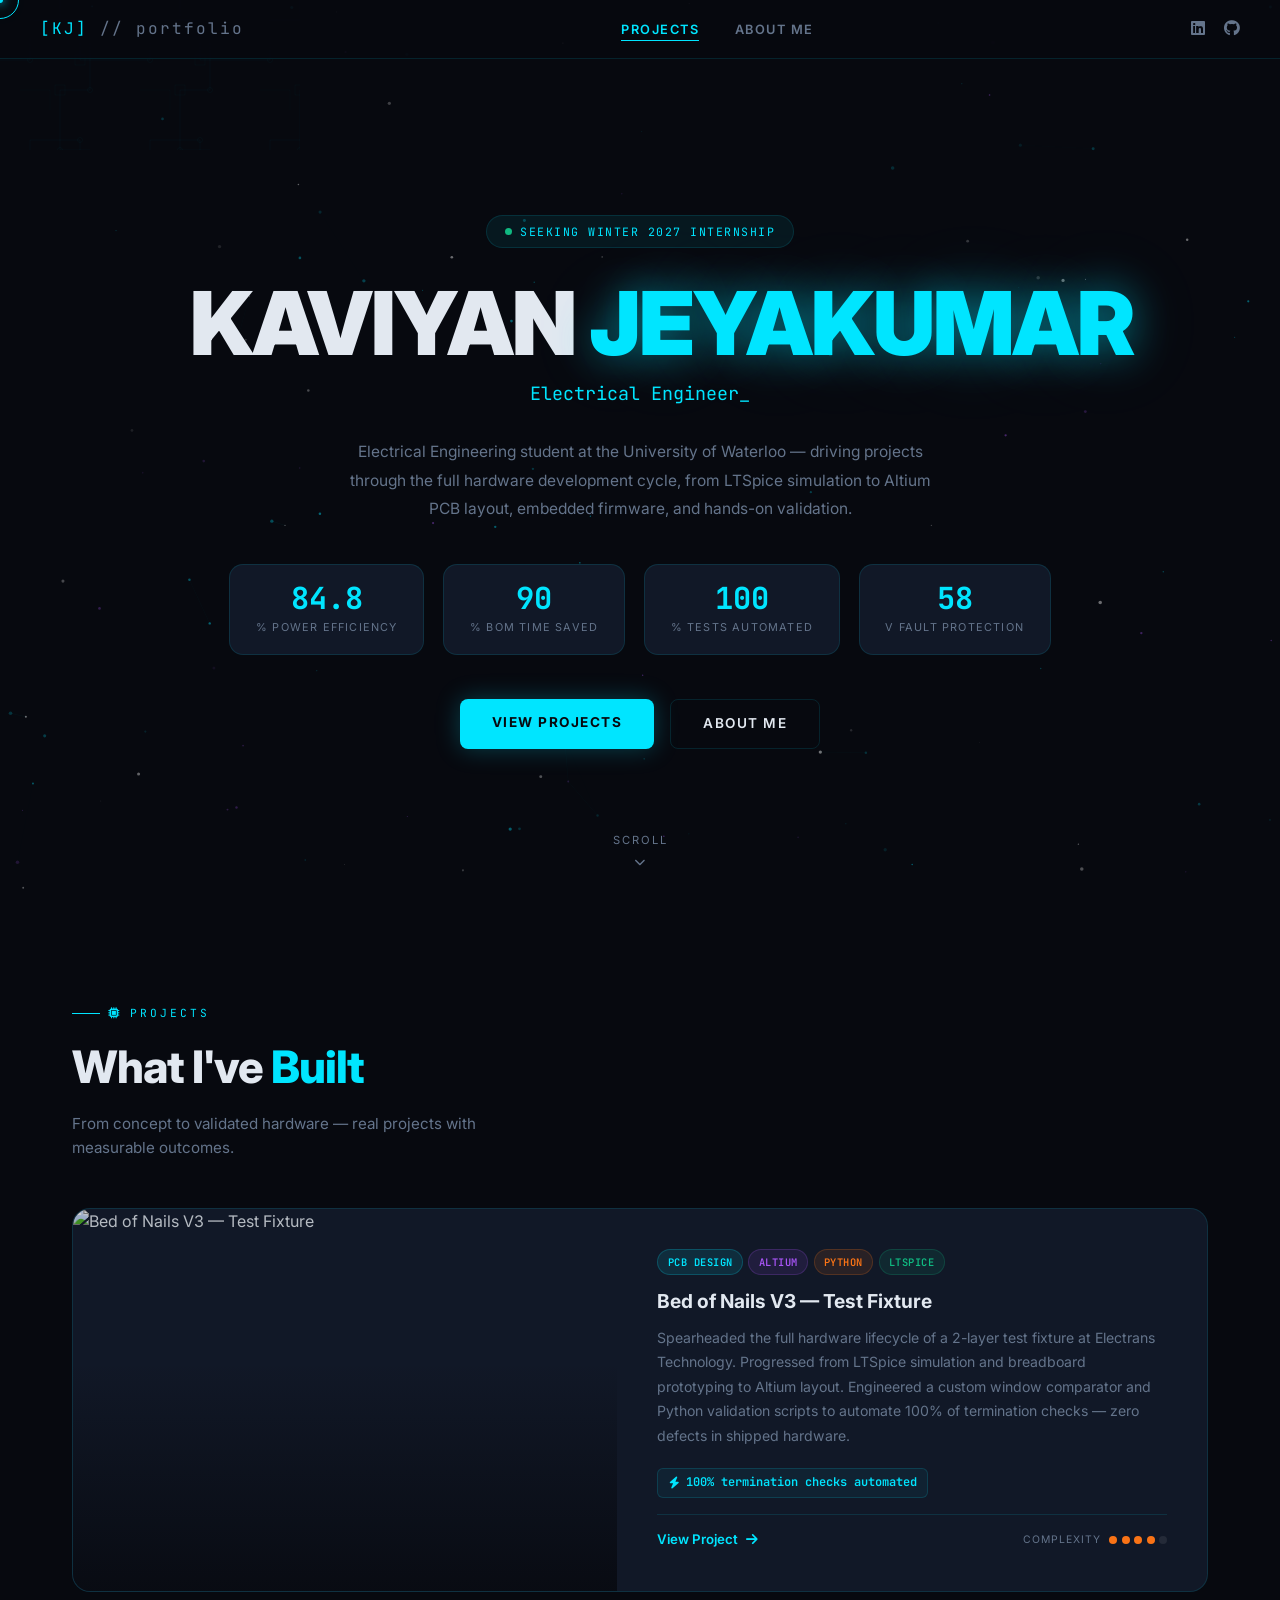
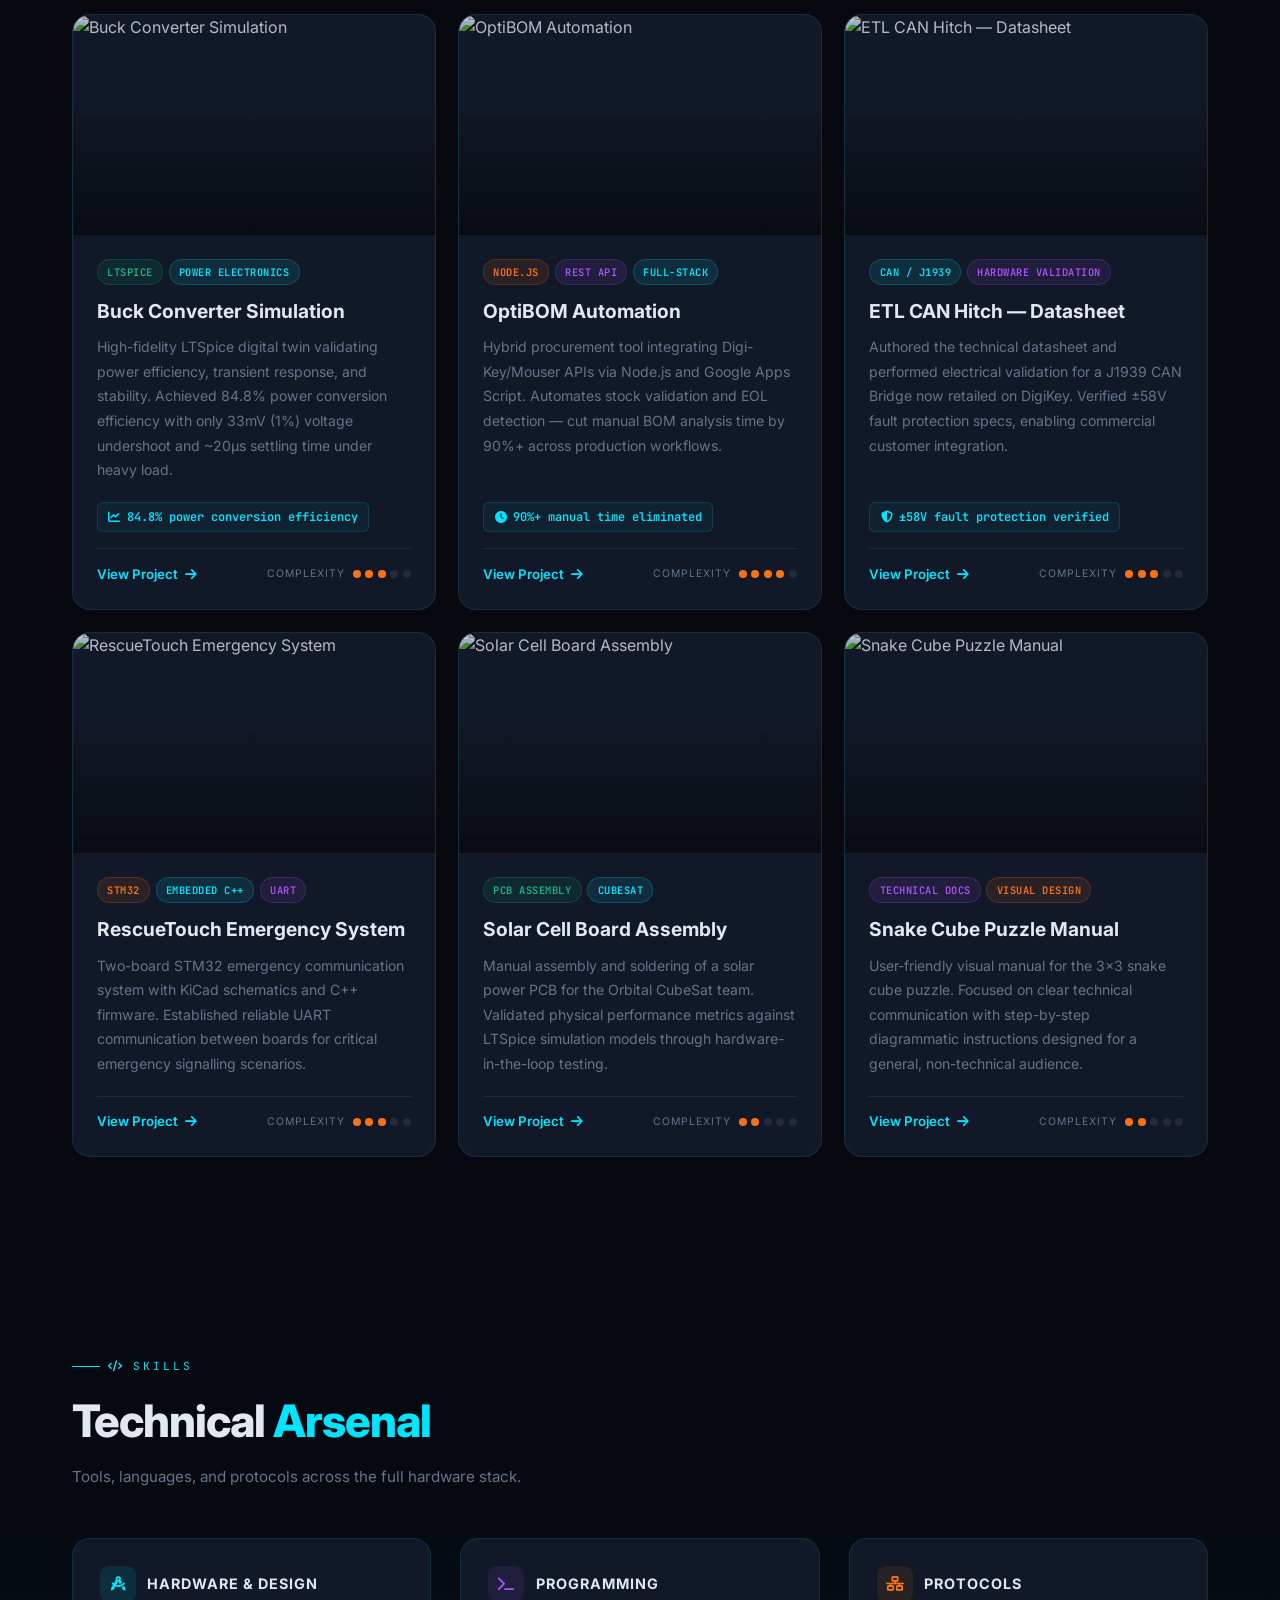
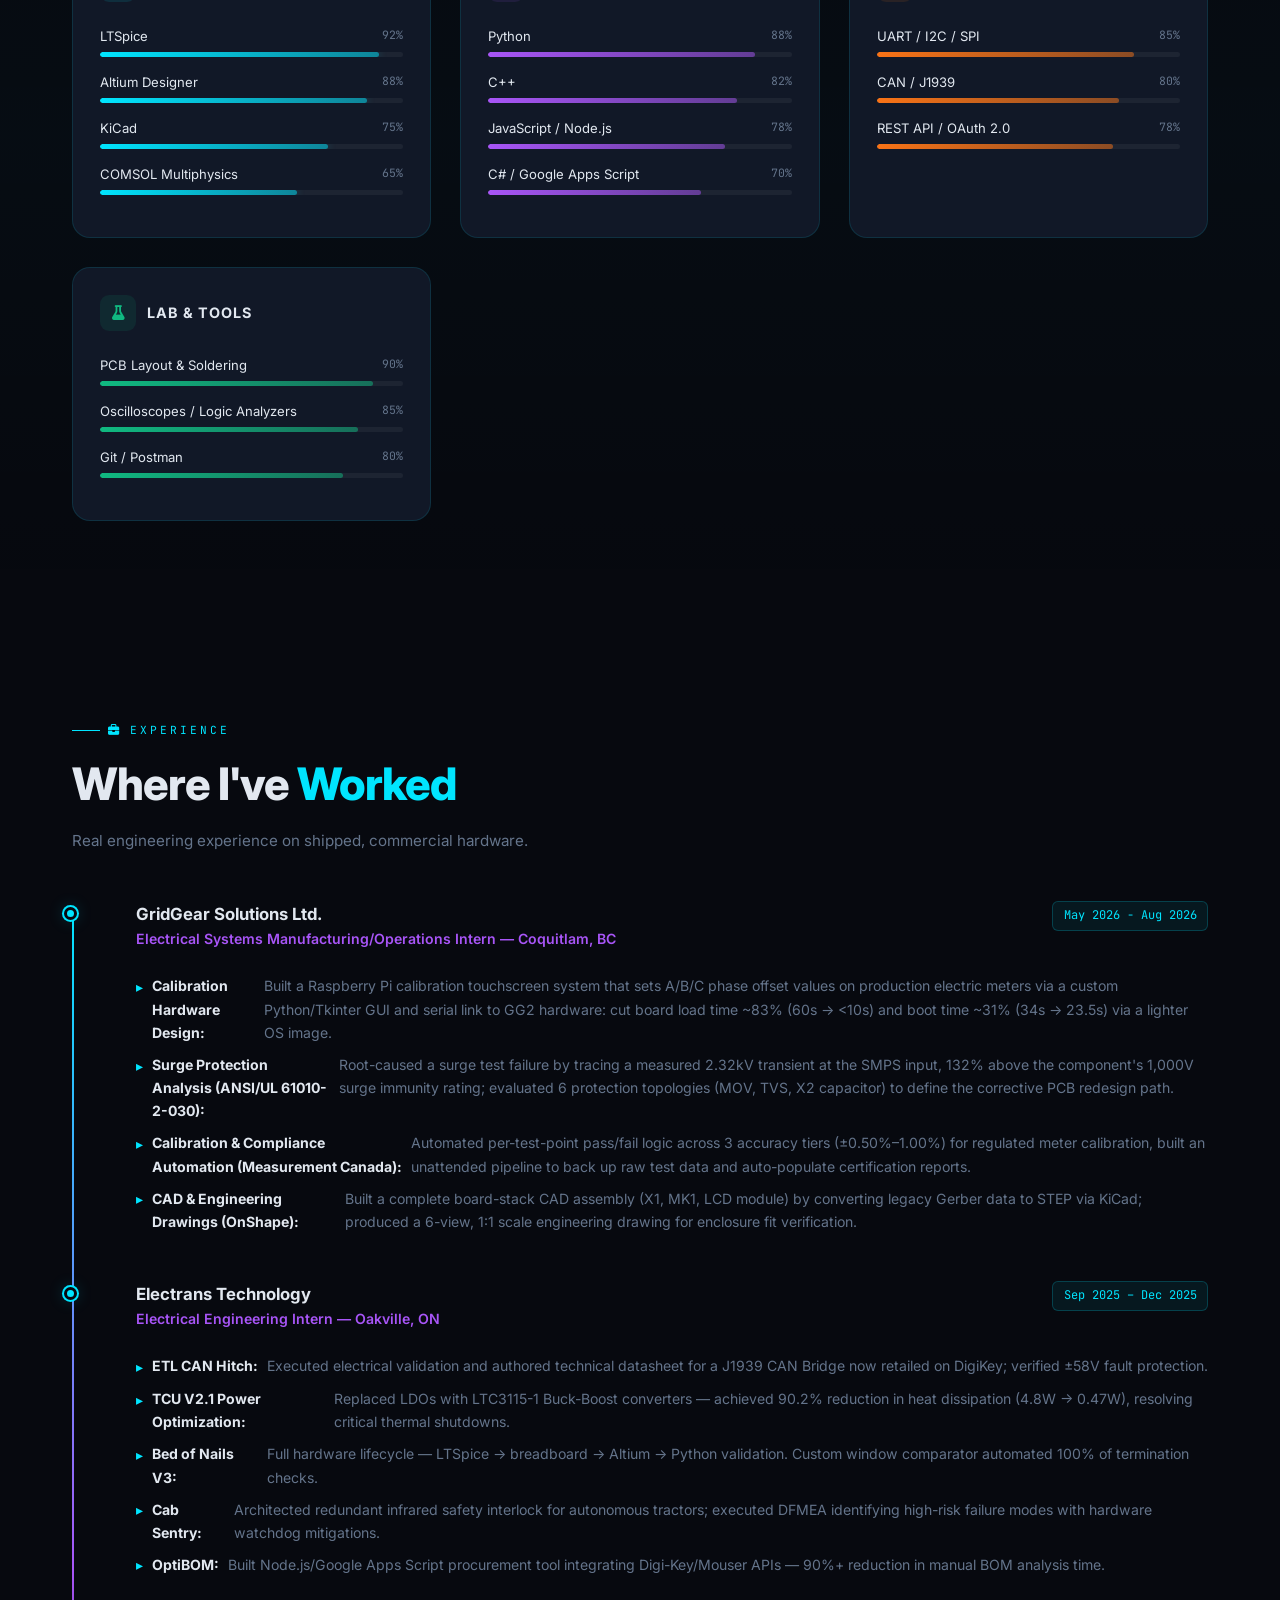
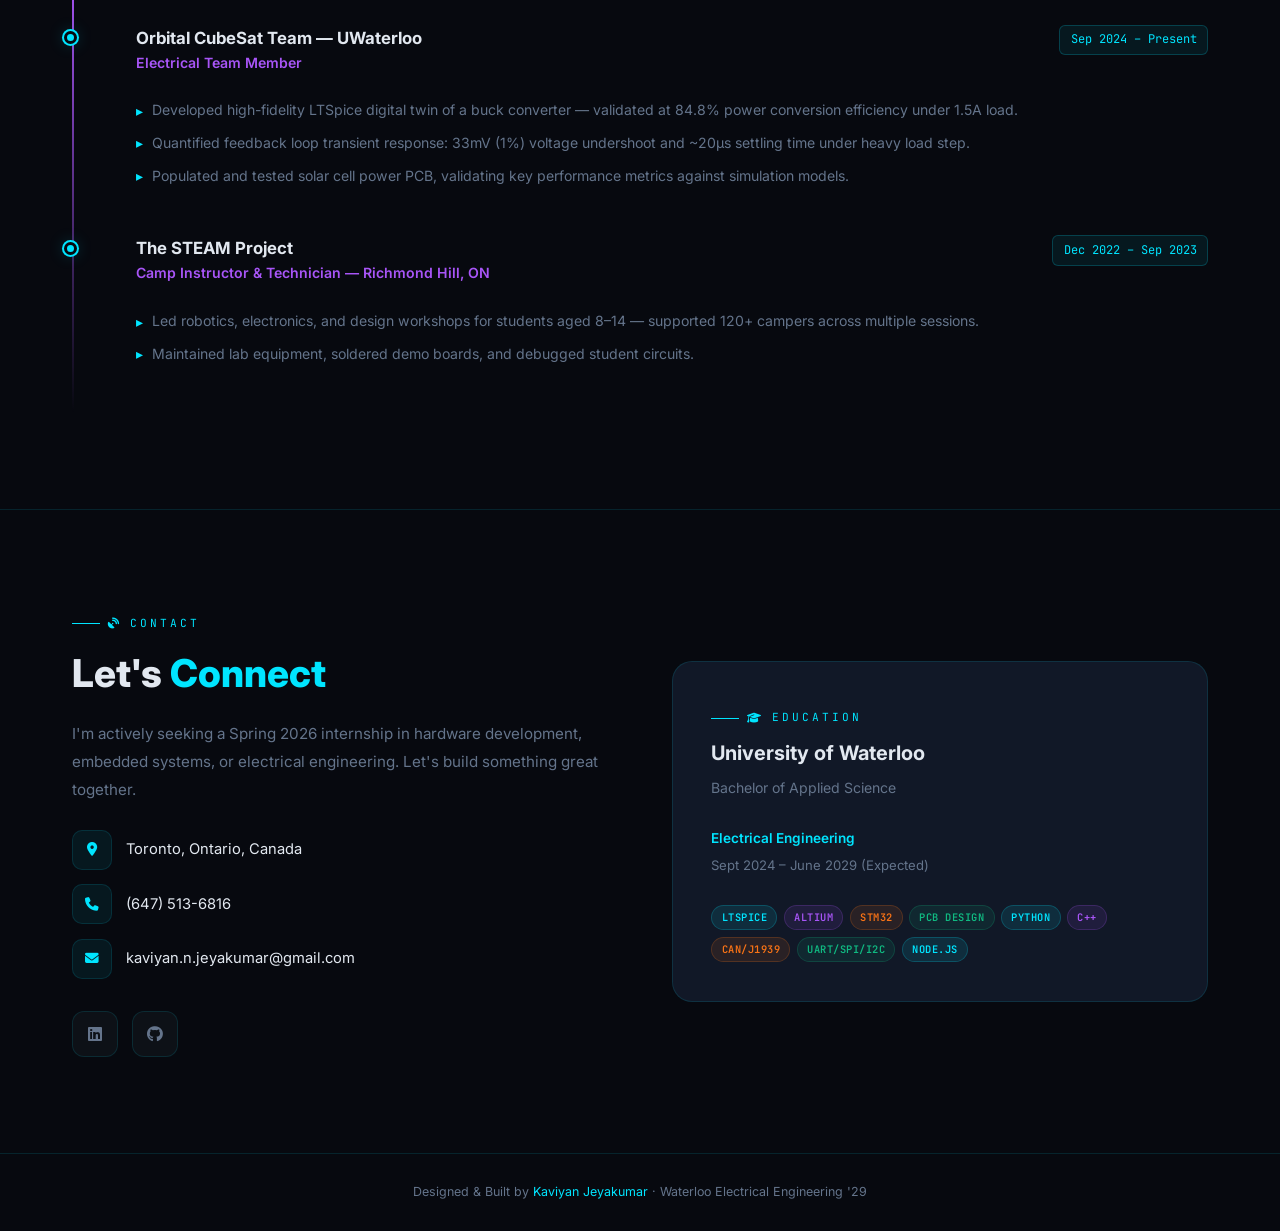
==== commit 2901dc36: "Updated site: added gridgear experience" ====
--- a/index.html
+++ b/index.html
@@ -672,10 +672,13 @@
       <div class="tl-item reveal">
         <div class="tl-head">
           <div><div class="tl-co">GridGear Solutions Ltd.</div><div class="tl-role">Electrical Systems Manufacturing/Operations Intern — Coquitlam, BC</div></div>
-          <span class="tl-date">May 2026 - Present</span>
+          <span class="tl-date">May 2026 - Aug 2026</span>
         </div>
         <ul class="tl-list">
-
+          <li><strong>Calibration Hardware Design:</strong> Built a Raspberry Pi calibration touchscreen system that sets A/B/C phase offset values on production electric meters via a custom Python/Tkinter GUI and serial link to GG2 hardware: cut board load time ~83% (60s → &lt;10s) and boot time ~31% (34s → 23.5s) via a lighter OS image.</li>
+          <li><strong>Surge Protection Analysis (ANSI/UL 61010-2-030):</strong> Root-caused a surge test failure by tracing a measured 2.32kV transient at the SMPS input, 132% above the component's 1,000V surge immunity rating; evaluated 6 protection topologies (MOV, TVS, X2 capacitor) to define the corrective PCB redesign path.</li>
+          <li><strong>Calibration &amp; Compliance Automation (Measurement Canada):</strong> Automated per-test-point pass/fail logic across 3 accuracy tiers (±0.50%–1.00%) for regulated meter calibration, built an unattended pipeline to back up raw test data and auto-populate certification reports.</li>
+          <li><strong>CAD &amp; Engineering Drawings (OnShape):</strong> Built a complete board-stack CAD assembly (X1, MK1, LCD module) by converting legacy Gerber data to STEP via KiCad; produced a 6-view, 1:1 scale engineering drawing for enclosure fit verification.</li>
         </ul>
       </div>
 
